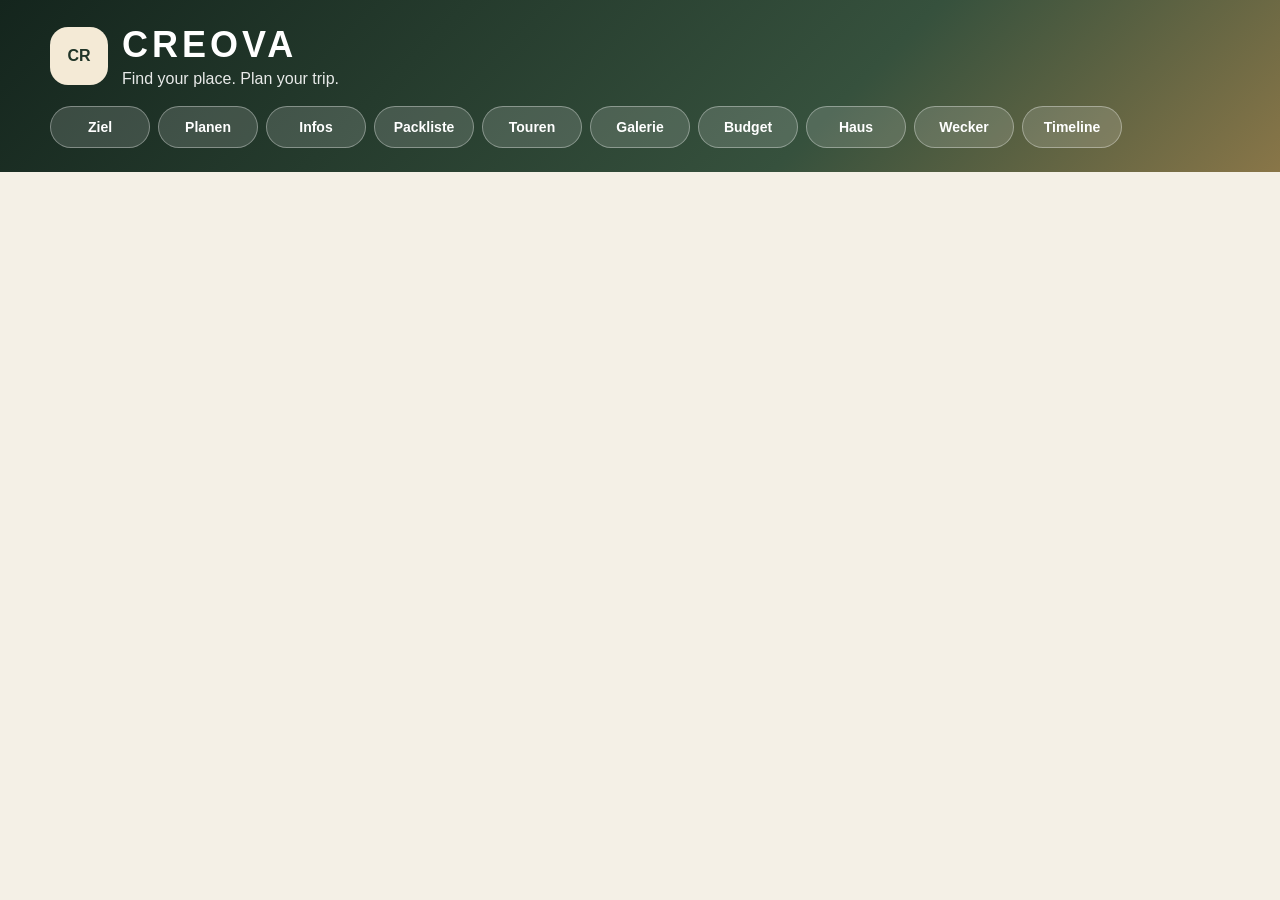
==== index.html .html @ a48a98b9 "Add files via upload" ====
<!doctype html>
<html lang="de">
<head>
<meta charset="utf-8">
<meta name="viewport" content="width=device-width,initial-scale=1,viewport-fit=cover">
<meta name="theme-color" content="#1f3529">
<meta name="apple-mobile-web-app-capable" content="yes">
<meta name="apple-mobile-web-app-title" content="CREOVA">
<meta name="apple-mobile-web-app-status-bar-style" content="black-translucent">
<link rel="manifest" href="/manifest.webmanifest">
<link rel="apple-touch-icon" href="/icon.svg">
<title>CREOVA 5.5</title>
<style>
:root{--bg:#f4f0e6;--card:#fffdf8;--green:#1f3529;--green2:#5d7658;--sand:#caa85a;--muted:#6d766c;--blue:#315f7d;--bike:#2e6f55;--danger:#8f3b31;--line:#e5e0d4}
*{box-sizing:border-box}body{margin:0;background:var(--bg);font-family:-apple-system,BlinkMacSystemFont,"Segoe UI",Arial,sans-serif;color:#1b2921}
header{background:linear-gradient(135deg,#14251d,#36513d 65%,#897648);color:white;padding:24px 16px}.wrap,main{max-width:1180px;margin:auto}.brand{display:flex;gap:14px;align-items:center}.logo{width:58px;height:58px;border-radius:18px;background:#f4ead6;color:#203528;display:grid;place-items:center;font-weight:900}
h1{margin:0;font-size:36px;letter-spacing:4px}.sub{margin:4px 0 0;opacity:.9}
nav{display:grid;grid-template-columns:repeat(11,1fr);gap:8px;margin-top:18px}nav a{background:rgba(255,255,255,.15);border:1px solid rgba(255,255,255,.35);color:white;border-radius:999px;padding:12px;font-weight:800;text-align:center;text-decoration:none;font-size:14px}nav a.active{background:#f4ead6;color:#203528}
main{padding:18px}.page{display:none}.page.active{display:block}.card{background:var(--card);border-radius:22px;padding:18px;margin-bottom:18px;box-shadow:0 10px 28px rgba(47,39,25,.08);border:1px solid rgba(255,255,255,.7)}
h2{margin:0 0 10px;color:var(--green)}h3{margin:12px 0 8px;color:var(--green)}.muted{color:var(--muted);font-size:14px;line-height:1.45}.small{font-size:13px}.note{background:#fff5d8;border:1px solid #ead7a5;color:#5c481b;border-radius:16px;padding:12px;margin-bottom:12px}
.grid{display:grid;grid-template-columns:1fr 1fr;gap:12px}.grid3{display:grid;grid-template-columns:1fr 1fr 1fr;gap:12px}.grid4{display:grid;grid-template-columns:repeat(4,1fr);gap:10px}
input,select,textarea,button,.btn{width:100%;padding:13px;margin:6px 0;border-radius:14px;border:1px solid #cfd6ca;font-size:16px;text-align:center;text-decoration:none;display:block;background:white}
button,.btn{background:var(--green);color:white;border:none;font-weight:800;cursor:pointer}.secondary{background:var(--green2)}.blue{background:var(--blue)}.bike{background:var(--bike)}.danger{background:var(--danger)}.light{background:#eef1e8;color:var(--green);border:1px solid #d7ded1}.sand{background:var(--sand);color:#17231c}
.interest{display:flex;gap:8px;align-items:center;background:#eef2ea;border-radius:14px;padding:10px}.interest input{width:20px;height:20px;margin:0}
.destgrid{display:grid;grid-template-columns:repeat(3,1fr);gap:14px}.dest{background:#f7f4ec;border:1px solid #e3dccb;border-radius:20px;overflow:hidden}.dest img,.heroimg{width:100%;height:210px;object-fit:cover;background:#d8d0bd;display:block}.heroimg{height:310px;border-radius:20px}.destbody{padding:15px}.score{font-size:30px;font-weight:900;color:var(--green)}
.pill{display:inline-block;background:#eef2ea;color:#344b39;border-radius:999px;padding:7px 10px;font-size:13px;margin:3px}.actions{display:grid;grid-template-columns:1fr 1fr;gap:8px;margin-top:10px}.stat{background:#f1eee4;border-radius:16px;padding:13px}.stat b{font-size:22px;color:var(--green)}
.detailLayout{display:grid;grid-template-columns:1fr 1fr;gap:18px}.infoGrid{display:grid;grid-template-columns:1fr 1fr;gap:12px}.infoCard{background:#f7f4ec;border:1px solid #e3dccb;border-radius:18px;overflow:hidden}.infoCard img{width:100%;height:135px;object-fit:cover;background:#d8d0bd;display:block}.infoBody{padding:12px}.badge{display:inline-block;background:#eef2ea;color:#344b39;border-radius:999px;padding:5px 8px;font-size:12px;margin:2px 2px 6px 0}
.plannerHero{background:linear-gradient(135deg,#eef2ea,#fff7df);border-radius:22px;padding:18px;margin-bottom:18px;border:1px solid #e3dccb}.plannerSection{background:#f7f4ec;border:1px solid #e3dccb;border-radius:20px;padding:16px;margin:14px 0}.plannerSection h3{margin-top:0;display:flex;gap:8px;align-items:center}.inputLabel{display:block;font-weight:800;color:var(--green);margin-top:8px}.inputLabel span{display:block;font-weight:400;color:var(--muted);font-size:13px;margin-bottom:4px}.cleanInput{background:white}.timelineSummary{display:grid;grid-template-columns:1fr 1fr;gap:12px;margin-top:12px}.summaryBox{background:white;border:1px solid #e3dccb;border-radius:16px;padding:14px}.summaryBox b{font-size:22px;color:var(--green)}
.timelineDay{background:#f7f4ec;border:1px solid #e3dccb;border-radius:18px;padding:14px;margin:12px 0}.timelineDay h3{margin:0 0 8px}.timebox{background:#eef2ea;border-radius:14px;padding:12px;margin:8px 0}.timebox b{color:var(--green)}
.row{border-bottom:1px solid var(--line);padding:12px 0}.packTop{display:grid;grid-template-columns:1fr 1fr 1fr;gap:12px}.progressWrap{background:#e2dccd;border-radius:999px;height:18px;overflow:hidden}.progressBar{height:100%;width:0%;background:linear-gradient(90deg,#5d7658,#caa85a)}.packCategory{margin:14px 0}.packCategory h3{background:#eef2ea;padding:12px;border-radius:16px}.packGrid{display:grid;grid-template-columns:repeat(3,1fr);gap:12px}.packItem{background:#f7f4ec;border:1px solid #e3dccb;border-radius:18px;padding:12px;display:grid;grid-template-columns:58px 1fr;gap:10px;align-items:center}.packItem .pic{font-size:34px;background:white;border-radius:16px;display:grid;place-items:center;height:58px}.packItem input{width:22px;height:22px;margin:0}.done .txt{text-decoration:line-through;color:#999}
.galleryGrid{display:grid;grid-template-columns:repeat(4,1fr);gap:12px}.photoCard{background:#f7f4ec;border-radius:18px;padding:10px}.photoCard img{width:100%;height:150px;object-fit:cover;border-radius:14px;background:#d8d0bd}
.budgetGrid{display:grid;grid-template-columns:repeat(4,1fr);gap:12px}.budgetBox{background:#f7f4ec;border:1px solid #e3dccb;border-radius:18px;padding:14px}.budgetBox b{font-size:24px;color:var(--green)}
@media(max-width:950px){nav,.grid,.grid3,.grid4,.destgrid,.detailLayout,.infoGrid,.packTop,.packGrid,.galleryGrid,.budgetGrid{grid-template-columns:1fr 1fr}.actions{grid-template-columns:1fr}}
@media(max-width:650px){nav,.grid,.grid3,.grid4,.destgrid,.detailLayout,.infoGrid,.packTop,.packGrid,.galleryGrid,.budgetGrid,.timelineSummary{grid-template-columns:1fr}h1{font-size:30px}.heroimg{height:230px}}

.dateHint{display:flex;gap:8px;align-items:center;margin-top:6px}
.dateHint button{margin:0;padding:10px;font-size:14px}
.kidBox{background:#fff7df;border:1px solid #ead7a5;border-radius:18px;padding:14px;margin-top:12px}
.kidGrid{display:grid;grid-template-columns:1fr 1fr 1fr;gap:12px}
@media(max-width:650px){.kidGrid{grid-template-columns:1fr}}

.haGrid{display:grid;grid-template-columns:1fr 1fr;gap:12px}
.haChecklist{display:grid;grid-template-columns:1fr 1fr;gap:12px}
.haItem{display:flex;gap:12px;align-items:center;background:#fffdf8;border:1px solid #e3dccb;border-radius:16px;padding:12px}
.haItem input{width:24px;height:24px;margin:0}
.statusOk{background:#eaf3e8;border:1px solid #bfd4bb;color:#1f3529;border-radius:16px;padding:12px;margin-top:12px}
.statusWarn{background:#fff5d8;border:1px solid #ead7a5;color:#5c481b;border-radius:16px;padding:12px;margin-top:12px}
@media(max-width:650px){.haGrid,.haChecklist{grid-template-columns:1fr}}

.alarmGrid{display:grid;grid-template-columns:1fr 1fr 1fr;gap:12px}
.alarmPlan{display:grid;grid-template-columns:1fr 1fr;gap:12px;margin-top:14px}
.alarmStep{background:#fffdf8;border:1px solid #e3dccb;border-radius:18px;padding:14px}
.alarmTime{font-size:30px;font-weight:900;color:#1f3529}
.alarmNote{background:#eaf3e8;border:1px solid #bfd4bb;border-radius:18px;padding:14px;margin-top:14px}
@media(max-width:800px){.alarmGrid,.alarmPlan{grid-template-columns:1fr}}

.tripModeBox{display:grid;grid-template-columns:repeat(4,1fr);gap:10px;margin:10px 0}
.tripModeBox button{background:#eef2ea;color:#1f3529;border:1px solid #d8dfd1}
.tripModeBox button.active{background:#1f3529;color:white}
.detailPick{display:grid;grid-template-columns:repeat(3,1fr);gap:12px}
.pickCard{background:#fffdf8;border:1px solid #e3dccb;border-radius:18px;overflow:hidden}
.pickCard img{width:100%;height:120px;object-fit:cover;background:#eef2ea}
.pickCardBody{padding:12px}
.timelineTools{display:grid;grid-template-columns:1fr 1fr 1fr;gap:10px;margin:10px 0}
.dayLine{background:#fffdf8;border:1px solid #e3dccb;border-radius:18px;padding:14px;margin:12px 0}
.dayLine h3{display:flex;justify-content:space-between;gap:10px}
.activityRow{display:grid;grid-template-columns:80px 1fr 140px;gap:10px;align-items:center;border-top:1px solid #e3dccb;padding:10px 0}
.activityRow:first-of-type{border-top:none}
.smallSelect{padding:10px;border-radius:12px;border:1px solid #d8dfd1;background:white}
.locStatus{background:#eaf3e8;border:1px solid #bfd4bb;border-radius:16px;padding:12px;margin-top:10px}
@media(max-width:900px){.detailPick,.timelineTools,.tripModeBox{grid-template-columns:1fr 1fr}.activityRow{grid-template-columns:1fr}}
@media(max-width:650px){.detailPick,.timelineTools,.tripModeBox{grid-template-columns:1fr}}

.budgetLiveBox{background:#eaf3e8;border:1px solid #bfd4bb;border-radius:18px;padding:16px;margin:14px 0;display:grid;grid-template-columns:1fr 1fr 1fr;gap:12px}
.budgetLiveBox b{font-size:26px;color:#1f3529}
.optionList{display:grid;grid-template-columns:repeat(3,1fr);gap:12px}
.optionCard{background:#fffdf8;border:1px solid #e3dccb;border-radius:18px;overflow:hidden}
.optionCard img{width:100%;height:120px;object-fit:cover;background:#eef2ea}
.optionCardBody{padding:12px}
.optionCard label{display:flex;gap:10px;align-items:center;font-weight:800;margin-top:8px}
.optionCard input{width:24px;height:24px}
.infoBadge{display:inline-block;background:#eef2ea;border-radius:999px;padding:6px 10px;margin:3px;color:#1f3529}
@media(max-width:900px){.optionList,.budgetLiveBox{grid-template-columns:1fr 1fr}}
@media(max-width:650px){.optionList,.budgetLiveBox{grid-template-columns:1fr}}
</style>
</head>
<body>
<header><div class="wrap"><div class="brand"><div class="logo">CR</div><div><h1>CREOVA</h1><p class="sub">Find your place. Plan your trip.</p></div></div>
<nav><a href="#home" id="nav-home">Ziel</a><a href="#plan" id="nav-plan">Planen</a><a href="#details" id="nav-details">Infos</a><a href="#pack" id="nav-pack">Packliste</a><a href="#tours" id="nav-tours">Touren</a><a href="#gallery" id="nav-gallery">Galerie</a><a href="#budget" id="nav-budget">Budget</a><a href="#homeassistant" id="nav-homeassistant">Haus</a><a href="#alarm" id="nav-alarm">Wecker</a><a href="#timeline" id="nav-timeline">Timeline</a></nav></div></header>
<main>
<section id="home" class="page">
<div class="card note"><b>CREOVA 5.5 Master Free:</b> nutzt nur kostenlose Quellen: OpenStreetMap/Overpass, Nominatim, Open‑Meteo, Wikipedia/Wikimedia und lokale Speicherung.</div>
<div class="card"><h2>Reiseziel nach Hobbys & Bedürfnissen finden</h2><div class="grid3"><input id="startCity" value="Marl" placeholder="Startort, z. B. Marl"><select id="radius"><option value="100">bis 100 km</option><option value="200">bis 200 km</option><option value="300" selected>bis 300 km</option><option value="500">bis 500 km</option><option value="700">bis 700 km</option><option value="1200">bis 1200 km</option><option value="9999">Europaweit</option></select><select id="travelType"><option value="camping">Camping / Dachzelt</option><option value="hotel">Hotel</option><option value="bike">Radreise</option><option value="hiking">Wanderreise</option><option value="city">Städtetrip</option></select></div><h3>Interessen</h3><div class="grid4" id="interests"></div><button onclick="renderDestinations()">Passende Orte anzeigen</button><p id="searchStatus" class="muted"></p></div><div class="card"><h2>Vorschläge</h2><div id="destinations" class="destgrid"></div></div>
</section>

<section id="details" class="page"><div id="detailsContent" class="card"><h2>Infos</h2><p class="muted">Bitte wähle zuerst einen Ort über „Details“ aus.</p><a href="#home" class="btn light">Zurück</a></div></section>

<section id="plan" class="page">
<div class="plannerHero"><h2>Urlaub von A–Z planen</h2><p class="muted">Ziel übernehmen, Kalenderdaten eintragen, Ankunftszeiten festlegen und eine Timeline erzeugen.</p></div>
<div class="card">
<div class="plannerSection"><h3>🏕️ Reise</h3><div class="grid"><label class="inputLabel">Reisename<span>z. B. Holland Roadtrip</span><input class="cleanInput" id="tripName" placeholder="Reisename"></label><label class="inputLabel">Reiseziel<span>wird aus Ziel finden übernommen</span><input class="cleanInput" id="tripDest" placeholder="Reiseziel"></label></div></div>
<div class="plannerSection"><h3>📅 Zeitraum</h3><div class="grid"><label class="inputLabel">Startdatum<span>Kalender öffnen oder Datum direkt eintragen</span><input class="cleanInput" id="tripStart" type="date"><div class="dateHint"><button type="button" class="light" onclick="focusDate('tripStart')">📅 Kalender öffnen</button></div></label><label class="inputLabel">Enddatum<span>Kalender öffnen oder Datum direkt eintragen</span><input class="cleanInput" id="tripEnd" type="date"><div class="dateHint"><button type="button" class="light" onclick="focusDate('tripEnd')">📅 Kalender öffnen</button></div></label></div></div>
<div class="plannerSection"><h3>🚗 Anreise & Rückreise</h3><div class="grid"><label class="inputLabel">Startort<span>z. B. Marl</span><input class="cleanInput" id="routeStart" placeholder="Startadresse"></label><label class="inputLabel">Zielort<span>z. B. Zandvoort</span><input class="cleanInput" id="routeGoal" placeholder="Zieladresse"></label><label class="inputLabel">Ankunft Urlaubsort<span>gewünschte Ankunft</span><input class="cleanInput" id="arrivalTime" type="time" value="15:00"></label><label class="inputLabel">Ankunft zuhause<span>Rückreise</span><input class="cleanInput" id="returnArrivalTime" type="time" value="18:00"></label><label class="inputLabel">Fahrzeit in Stunden<span>geschätzt</span><input class="cleanInput" id="driveHours" type="number" step="0.5" value="3"></label><label class="inputLabel">Pausen Minuten<span>z. B. 30</span><input class="cleanInput" id="breakMinutes" type="number" step="15" value="30"></label></div><div class="timelineSummary" id="quickSummary"><div class="summaryBox"><b>–</b><br>Abfahrt Hinreise</div><div class="summaryBox"><b>–</b><br>Abfahrt Rückreise</div></div></div>
<div class="plannerSection"><h3>📝 Notizen</h3><textarea class="cleanInput" id="tripNotes" rows="5" placeholder="Unterkunft, Zwischenstopps, Restaurants, Touren..."></textarea></div>
<div class="grid"><button onclick="saveTrip()">Reise speichern</button><button class="blue" onclick="openMainRoute()">Route zum Ort öffnen</button></div><button class="secondary" onclick="buildTimeline()">Timeline berechnen</button>
</div>
<div class="card"><h2>Aktuelle Reise</h2><div id="tripView" class="muted"></div></div><div class="card"><h2>Reise-Timeline</h2><div id="timelineView" class="muted">Noch keine Timeline berechnet.</div></div>
</section>

<section id="pack" class="page">
<div class="card"><h2>Smart Packliste</h2><p class="muted">Wetter-, aktivitäts- und reisedauerabhängig. Mit Symbolbildern, Kategorien und Fortschritt.</p><div class="packTop"><label class="inputLabel">Erwachsene<input id="peopleCount" type="number" min="1" value="2"></label><label class="inputLabel">Reiseart<select id="packType"><option value="camping">Camping / Dachzelt</option><option value="hotel">Hotel</option><option value="bike">Radreise</option><option value="hiking">Wandern</option><option value="city">Städtetrip</option></select></label><label class="inputLabel">Wetter<input id="weatherHint" placeholder="z. B. Regen, warm, kalt"></label></div><div class="kidBox"><h3>👨‍👩‍👧 Kinder mitnehmen</h3><div class="kidGrid"><label class="inputLabel">Kinderanzahl<input id="kidsCount" type="number" min="0" value="0"></label><label class="inputLabel">Alter der Kinder<input id="kidsAge" placeholder="z. B. 2, 6, 11"></label><label class="inputLabel">Kind-Modus<select id="kidsMode"><option value="none">Keine Kinder</option><option value="baby">Baby / Kleinkind</option><option value="child">Kind</option><option value="mixed">Gemischt</option></select></label></div></div><button onclick="generateSmartPack()">Packliste automatisch erstellen</button><input id="customPack" placeholder="Eigenen Punkt hinzufügen"><button class="secondary" onclick="addPack()">Hinzufügen</button></div>
<div class="card"><h2>Packstatus</h2><div class="progressWrap"><div id="progressBar" class="progressBar"></div></div><p id="packProgress" class="muted">0 %</p><div id="packList"></div></div>
</section>

<section id="tours" class="page">
<div class="card"><h2>Touren & Aktivitäten</h2><p class="muted">Kostenlose Suche über OpenStreetMap/Overpass. Ergebnisse öffnen in OpenStreetMap oder Google Maps.</p><div class="grid3"><input id="tourLocation" placeholder="Ort, z. B. Zandvoort"><select id="tourType"><option value="bike">Fahrradtouren</option><option value="hike">Wandertouren</option></select><select id="tourRadius"><option value="10000">10 km</option><option value="25000" selected>25 km</option><option value="50000">50 km</option></select></div><button class="bike" onclick="searchTours()">Touren suchen</button><p id="tourStatus" class="muted"></p></div><div class="card"><div id="tourResults"></div></div>
</section>

<section id="gallery" class="page">
<div class="card"><h2>Reisegalerie</h2><p class="muted">Fotos werden lokal im Browser angezeigt und nicht hochgeladen.</p><input id="photoInput" type="file" accept="image/*" multiple><button onclick="addPhotos()">Fotos hinzufügen</button></div><div class="card"><div id="galleryGrid" class="galleryGrid"></div></div>
</section>

<section id="budget" class="page">
<div class="card"><h2>Reisebudget</h2><div class="grid4"><input id="costFuel" type="number" value="0" placeholder="Kraftstoff"><input id="costStay" type="number" value="0" placeholder="Unterkunft"><input id="costFood" type="number" value="0" placeholder="Restaurants"><input id="costActivities" type="number" value="0" placeholder="Aktivitäten"></div><button onclick="calcBudget()">Budget berechnen</button></div><div class="card"><div id="budgetView" class="budgetGrid"></div></div>
</section>

<section id="homeassistant" class="page">
<div class="plannerHero">
<h2>🏠 Home Assistant Urlaubsmodus</h2>
<p class="muted">CREOVA kann über Home-Assistant-Webhooks deinen Urlaubsmodus starten oder beenden. Die URLs werden nur lokal auf deinem Gerät gespeichert.</p>
</div>

<div class="card">
<h2>Verknüpfung</h2>
<div class="haGrid">
<label class="inputLabel">Webhook Urlaub starten<span>z. B. https://dein-homeassistant/api/webhook/urlaub_start</span><input id="haStartUrl" class="cleanInput" placeholder="Webhook URL Start"></label>
<label class="inputLabel">Webhook Urlaub beenden<span>z. B. https://dein-homeassistant/api/webhook/urlaub_ende</span><input id="haEndUrl" class="cleanInput" placeholder="Webhook URL Ende"></label>
</div>
<div class="grid">
<button onclick="saveHA()">Home Assistant speichern</button>
<button class="light" onclick="testHASettings()">Einstellungen prüfen</button>
</div>
<div id="haStatus" class="statusWarn">Noch nicht eingerichtet.</div>
</div>

<div class="card">
<h2>Urlaubsmodus auslösen</h2>
<div class="grid">
<button onclick="triggerHA('start')">🏖️ Urlaubsmodus aktivieren</button>
<button class="secondary" onclick="triggerHA('end')">🏠 Urlaubsmodus deaktivieren</button>
</div>
</div>

<div class="card">
<h2>Haus-Checkliste vor Abfahrt</h2>
<div id="haChecklist" class="haChecklist"></div>
<div class="grid">
<button onclick="saveHAChecklist()">Checkliste speichern</button>
<button class="light" onclick="resetHAChecklist()">Zurücksetzen</button>
</div>
</div>

<div class="card">
<h2>Beispiel-Automation Home Assistant</h2>
<textarea rows="11" readonly class="cleanInput">alias: CREOVA Urlaub starten
trigger:
  - platform: webhook
    webhook_id: urlaub_start
action:
  - service: alarm_control_panel.alarm_arm_away
  - service: light.turn_on
    target:
      entity_id: light.anwesenheitssimulation
  - service: climate.set_preset_mode
    data:
      preset_mode: away</textarea>
</div>
</section>


<section id="alarm" class="page">
<div class="plannerHero">
<h2>⏰ Abfahrts-Wecker</h2>
<p class="muted">CREOVA berechnet deine Abfahrtszeit und erstellt dir einen Reise-Start-Plan. Für iPhone kannst du zusätzlich eine Kalenderdatei erzeugen.</p>
</div>

<div class="card">
<h2>Reise-Start berechnen</h2>
<div class="alarmGrid">
<label class="inputLabel">Reisedatum<span>Kalender öffnen</span><input id="alarmDate" class="cleanInput" type="date"><div class="dateHint"><button type="button" class="light" onclick="focusDate('alarmDate')">📅 Kalender öffnen</button></div></label>
<label class="inputLabel">Gewünschte Ankunft<span>z. B. 15:00</span><input id="alarmArrival" class="cleanInput" type="time" value="15:00"></label>
<label class="inputLabel">Fahrzeit Stunden<span>z. B. 4</span><input id="alarmDriveH" class="cleanInput" type="number" min="0" value="4"></label>
<label class="inputLabel">Fahrzeit Minuten<span>z. B. 30</span><input id="alarmDriveM" class="cleanInput" type="number" min="0" max="59" value="30"></label>
<label class="inputLabel">Pausen Minuten<span>z. B. 45</span><input id="alarmBreaks" class="cleanInput" type="number" min="0" value="45"></label>
<label class="inputLabel">Sicherheits-Puffer Minuten<span>z. B. 30</span><input id="alarmBuffer" class="cleanInput" type="number" min="0" value="30"></label>
<label class="inputLabel">Aufstehen vorher<span>Minuten vor Abfahrt</span><input id="alarmWakeBefore" class="cleanInput" type="number" min="0" value="90"></label>
<label class="inputLabel">Auto beladen vorher<span>Minuten vor Abfahrt</span><input id="alarmLoadBefore" class="cleanInput" type="number" min="0" value="45"></label>
<label class="inputLabel">Haus-Check vorher<span>Minuten vor Abfahrt</span><input id="alarmHouseBefore" class="cleanInput" type="number" min="0" value="25"></label>
</div>
<div class="grid">
<button onclick="calcDepartureAlarm()">Abfahrts-Wecker berechnen</button>
<button class="secondary" onclick="downloadAlarmICS()">Kalender-Erinnerungen erstellen</button>
</div>
<div id="alarmResult" class="alarmNote">Noch nicht berechnet.</div>
<div id="alarmPlan" class="alarmPlan"></div>
</div>

<div class="card">
<h2>Warum Kalender statt echter Wecker?</h2>
<p class="muted">Eine Webseite/PWA darf auf dem iPhone nicht zuverlässig im Hintergrund klingeln wie die native Uhr-App. CREOVA erzeugt deshalb Kalender-Erinnerungen, die iOS zuverlässig anzeigen kann.</p>
</div>
</section>


<section id="timeline" class="page">
<div class="plannerHero">
<h2>🗓️ Reise-Timeline</h2>
<p class="muted">Übernommene Aktivitäten werden automatisch eingeplant. Du kannst sie auf andere Tage verschieben, z. B. wenn das Wetter für eine Radtour schlecht ist.</p>
</div>

<div class="card">
<h2>Timeline erzeugen</h2>
<div class="timelineTools">
<label class="inputLabel">Startdatum<input id="tlStart" type="date" class="cleanInput"><div class="dateHint"><button type="button" class="light" onclick="focusDate('tlStart')">📅 Kalender öffnen</button></div></label>
<label class="inputLabel">Enddatum<input id="tlEnd" type="date" class="cleanInput"><div class="dateHint"><button type="button" class="light" onclick="focusDate('tlEnd')">📅 Kalender öffnen</button></div></label>
<label class="inputLabel">Zielort<input id="tlPlace" class="cleanInput" placeholder="z. B. Meran"></label>
</div>
<div class="grid">
<button onclick="buildTimeline()">Timeline erstellen</button>
<button class="secondary" onclick="addManualActivity()">Aktivität manuell hinzufügen</button>
</div>
</div>

<div id="timelineWeather" class="card">
<h2>Wetterübersicht</h2>
<p class="muted">Für echte Wetterdaten wird später Open-Meteo kostenlos angebunden. Aktuell zeigt CREOVA eine lokale Vorschau anhand des Zieltyps.</p>
</div>

<div id="timelineList"></div>
</section>


<section id="infosBudget" class="page">
<div class="plannerHero">
<h2>ℹ️ Infos & Budget-Auswahl</h2>
<p class="muted">Wähle aus, was du übernehmen möchtest. Alles wird automatisch in Budget und Timeline übernommen.</p>
</div>
<div class="card">
<h2 id="infoPlaceTitle">Ort auswählen</h2>
<p id="infoPlaceText" class="muted">Die Infos werden auf Deutsch angezeigt.</p>
<div id="infoTags"></div>
</div>
<div class="card"><h2>🍽️ Restaurants</h2><div id="restaurantOptions" class="optionList"></div></div>
<div class="card"><h2>🏕️ Camping & Unterkünfte</h2><div id="stayOptions" class="optionList"></div></div>
<div class="card"><h2>🎯 Aktivitäten & Sehenswürdigkeiten</h2><div id="activityOptions" class="optionList"></div></div>
<div class="card">
<h2>Übernehmen</h2>
<div id="infoBudgetSummary" class="budgetLiveBox"></div>
<button onclick="applySelectedToTrip()">Auswahl in Planung & Timeline übernehmen</button>
</div>
</section>

</main>

<script>
const interests=["Meer","gutes Essen","Shopping","Fahrradstrecken","Wandern","Camping","Natur","Altstadt","Ruhe","Nachtleben","günstig","familienfreundlich"];
const destinations=[
{name:"Zandvoort",country:"Niederlande",wiki:"Zandvoort",lat:52.374,lon:4.529,tags:["Meer","Fahrradstrecken","Camping","Natur","Shopping"],desc:"Strand, Dünen, Radwege und Nähe Amsterdam."},
{name:"Scheveningen",country:"Niederlande",wiki:"Scheveningen",lat:52.104,lon:4.273,tags:["Meer","Shopping","Fahrradstrecken","gutes Essen","Natur"],desc:"Strand, Promenade, Restaurants und Den Haag."},
{name:"Domburg",country:"Niederlande",wiki:"Domburg",lat:51.563,lon:3.496,tags:["Meer","Camping","Natur","Ruhe","Fahrradstrecken"],desc:"Nordsee, Dünen, Camping und entspannte Küstenorte."},
{name:"Texel",country:"Niederlande",wiki:"Texel",lat:53.078,lon:4.809,tags:["Meer","Natur","Camping","Fahrradstrecken","Ruhe"],desc:"Insel, Strände, Dünen und sehr gute Radwege."},
{name:"Giethoorn",country:"Niederlande",wiki:"Giethoorn",lat:52.740,lon:6.078,tags:["Natur","Ruhe","Fahrradstrecken","familienfreundlich"],desc:"Wasserwege, Natur und ruhige Ausflüge."},
{name:"Maastricht",country:"Niederlande",wiki:"Maastricht",lat:50.851,lon:5.691,tags:["gutes Essen","Shopping","Altstadt","Fahrradstrecken"],desc:"Altstadt, Restaurants, Shopping und Maas."},
{name:"Valkenburg",country:"Niederlande",wiki:"Valkenburg aan de Geul",lat:50.865,lon:5.832,tags:["Wandern","Natur","Altstadt","familienfreundlich"],desc:"Hügelland, Höhlen, Wandern und Ausflüge."},
{name:"Monschau",country:"Deutschland",wiki:"Monschau",lat:50.555,lon:6.242,tags:["Altstadt","Natur","Wandern","Ruhe"],desc:"Historische Altstadt, Eifel und Wanderungen."},
{name:"Cochem",country:"Deutschland",wiki:"Cochem",lat:50.146,lon:7.167,tags:["Altstadt","Natur","gutes Essen","Fahrradstrecken"],desc:"Mosel, Weinorte, Radwege und Reichsburg."},
{name:"Winterberg",country:"Deutschland",wiki:"Winterberg",lat:51.194,lon:8.534,tags:["Natur","Wandern","Fahrradstrecken","Camping"],desc:"Sauerland, Bikepark, Wandern und Natur."},
{name:"Brügge",country:"Belgien",wiki:"Bruges",lat:51.209,lon:3.224,tags:["gutes Essen","Shopping","Altstadt","Ruhe"],desc:"Altstadt, Kanäle, Essen und Shopping."},
{name:"Gent",country:"Belgien",wiki:"Ghent",lat:51.054,lon:3.717,tags:["Altstadt","gutes Essen","Shopping","Nachtleben"],desc:"Historische Stadt, Restaurants und Kultur."},
{name:"Amsterdam",country:"Niederlande",wiki:"Amsterdam",lat:52.367,lon:4.904,tags:["Shopping","gutes Essen","Fahrradstrecken","Nachtleben","Altstadt"],desc:"Kanäle, Kultur, Radfahren und Restaurants."},
{name:"Annecy",country:"Frankreich",wiki:"Annecy",lat:45.899,lon:6.129,tags:["gutes Essen","Fahrradstrecken","Wandern","Natur","Altstadt"],desc:"See, Alpen, Altstadt und Radwege."},
{name:"Meran",country:"Italien",wiki:"Merano",lat:46.672,lon:11.161,tags:["gutes Essen","Shopping","Fahrradstrecken","Wandern","Natur","Altstadt"],desc:"Südtirol, Berge, Essen und Promenaden."}
];
const fallbackImg="data:image/svg+xml;charset=utf-8,"+encodeURIComponent(`<svg xmlns='http://www.w3.org/2000/svg' viewBox='0 0 900 500'><rect fill='#d9c49b' width='900' height='500'/><path d='M0 390 220 210 360 320 520 160 900 410v90H0z' fill='#5d7658'/><circle cx='710' cy='110' r='55' fill='#fff3c4'/><text x='70' y='95' font-size='54' font-family='Arial' font-weight='700' fill='#1f3529'>CREOVA</text></svg>`);
const packBase={
documents:[["🪪","Ausweis"],["🚘","Führerschein"],["📄","Fahrzeugpapiere"],["💳","Krankenversicherungskarte"],["💶","Bargeld / Karte"],["📑","Buchungsbestätigung"],["🧾","Versicherungsunterlagen"],["🚑","Notfallkontakte"]],
camping:[["⛺","Dachzelt / Zelt"],["🛏️","Schlafsack"],["🧸","Kopfkissen"],["🪑","Campingstuhl"],["🧺","Campingtisch"],["🍳","Gaskocher"],["🔥","Gas / Feuerzeug"],["🍽️","Geschirr"],["🔪","Besteck"],["🧽","Spülmittel / Schwamm"],["🧊","Kühlbox"],["💧","Wasserkanister"],["🔦","Taschenlampe"],["💡","Stirnlampe"],["🗑️","Müllbeutel"],["🔌","Verlängerungskabel"],["🔋","Powerstation / Powerbank"],["🧴","Campingdusche"],["🧻","Toilettenpapier"]],
bike:[["🚲","Fahrrad"],["🪖","Helm"],["🧤","Fahrradhandschuhe"],["🔒","Fahrradschloss"],["🛠️","Multitool"],["🛞","Ersatzschlauch"],["🩹","Flickzeug"],["💨","Luftpumpe"],["💡","Fahrradbeleuchtung"],["🥤","Trinkflasche"],["📱","Handyhalterung / Navi"],["🧥","Windjacke"]],
clothes:[["👕","T-Shirts"],["👖","Hosen"],["🧦","Socken"],["🩲","Unterwäsche"],["🧥","Pullover"],["🌧️","Regenjacke"],["👟","bequeme Schuhe"],["🩳","Badesachen"],["🧢","Kappe / Hut"],["🕶️","Sonnenbrille"],["🧺","Wäschebeutel"]],
hygiene:[["🪥","Zahnbürste"],["🧴","Zahnpasta"],["🧼","Duschgel"],["🧴","Shampoo"],["🧻","Feuchttücher"],["🪒","Rasierer"],["🧽","Handtücher"],["🧴","Deo"]],
safety:[["🩹","Erste Hilfe Set"],["☀️","Sonnencreme"],["🦟","Mückenspray"],["💊","Medikamente"],["🪲","Zeckenzange"],["🌡️","Fieberthermometer"],["🧊","Kühlpack"],["🩺","Reiseapotheke"]],
tech:[["📱","Handy"],["🔋","Powerbank"],["🔌","Ladekabel"],["📷","Kamera"],["🗺️","Offlinekarte"],["🎧","Kopfhörer"],["💾","Speicherkarte"]],
kidsDocuments:[["🪪","Kinder-Ausweis / Reisepass"],["💳","Kinder-Krankenkassenkarte"],["📑","Impfausweis"],["📝","Notfallzettel mit Kontakten"],["🧾","Vollmacht falls nötig"]],
kidsSleep:[["🧸","Lieblingskuscheltier"],["🛌","Kinderschlafsack"],["🧺","Kinderdecke"],["🌙","Nachtlicht"],["🍼","Flasche / Schnuller"],["🛏️","Reisebett / Rausfallschutz"]],
kidsClothes:[["👕","Kinder T-Shirts"],["👖","Kinder Hosen"],["🧦","Kinder Socken"],["🩲","Kinder Unterwäsche"],["🧥","Kinder Pullover"],["🌧️","Kinder Regenjacke"],["🥾","Gummistiefel"],["🧢","Sonnenhut"],["🩳","Badesachen Kind"],["🧤","Wechselkleidung extra"]],
kidsFood:[["🍎","Snacks"],["🥤","Kinder-Trinkflasche"],["🥣","Kindergeschirr"],["🥄","Kinderbesteck"],["🍼","Babyflaschen"],["🥛","Milchpulver / Babynahrung"],["🧃","Saft / Getränke"],["🧊","Kühltasche für Kinderessen"]],
kidsHygiene:[["🧻","Feuchttücher"],["🧷","Windeln"],["🧴","Wundschutzcreme"],["🧼","Kinderwaschzeug"],["🪥","Kinderzahnbürste"],["🧴","Kinder-Sonnencreme"],["🦟","Kinder-Mückenschutz"],["🛁","kleines Handtuch"]],
kidsSafety:[["🦺","Warnweste Kind"],["🪖","Kinderhelm"],["🧴","Kinder-Erste-Hilfe"],["📍","Adressarmband"],["🛟","Schwimmflügel / Schwimmhilfe"],["🚗","Kindersitz"],["🧸","Beschäftigung für Fahrt"]],
kidsFun:[["🎲","Reisespiele"],["📚","Bücher"],["🖍️","Malzeug"],["🧩","Puzzle klein"],["⚽","Ball"],["🪁","Strandspielzeug"],["🎧","Kinderkopfhörer"],["📱","Tablet mit Offline-Inhalten"]]
};
function esc(s){return String(s||"").replace(/[&<>"']/g,m=>({"&":"&amp;","<":"&lt;",">":"&gt;","'":"&#039;",'"':"&quot;"}[m]))}
function v(id){return document.getElementById(id).value}function setv(id,val){document.getElementById(id).value=val}
function selected(){return [...document.querySelectorAll("#interests input:checked")].map(x=>x.value)}
function activatePage(){let hash=(location.hash||"#home").replace("#","");if(!document.getElementById(hash))hash="home";document.querySelectorAll(".page").forEach(p=>p.classList.remove("active"));document.getElementById(hash).classList.add("active");document.querySelectorAll("nav a").forEach(a=>a.classList.remove("active"));let nav=document.getElementById("nav-"+hash);if(nav)nav.classList.add("active");window.scrollTo(0,0)}
async function geocodeStart(q){try{let r=await fetch(`https://nominatim.openstreetmap.org/search?format=json&limit=1&q=${encodeURIComponent(q)}`);let d=await r.json();if(d.length)return{lat:+d[0].lat,lon:+d[0].lon,label:d[0].display_name}}catch(e){}return null}
function distanceKm(a,b){const R=6371,toRad=x=>x*Math.PI/180;let dLat=toRad(b.lat-a.lat),dLon=toRad(b.lon-a.lon);let la1=toRad(a.lat),la2=toRad(b.lat);let h=Math.sin(dLat/2)**2+Math.cos(la1)*Math.cos(la2)*Math.sin(dLon/2)**2;return Math.round(2*R*Math.asin(Math.sqrt(h)))}
async function wikiInfo(title){let url=`https://en.wikipedia.org/wiki/${encodeURIComponent(title)}`,img="",desc="";try{let r=await fetch(`https://en.wikipedia.org/api/rest_v1/page/summary/${encodeURIComponent(title)}`);let d=await r.json();img=d.originalimage?.source||d.thumbnail?.source||"";desc=d.extract||"";url=d.content_urls?.desktop?.page||url}catch(e){}return{img:img||fallbackImg,desc,url}}
async function imageForQuery(q,fallbackText){try{let r=await fetch(`https://commons.wikimedia.org/w/api.php?action=query&origin=*&generator=search&gsrsearch=${encodeURIComponent(q)}&gsrnamespace=6&prop=imageinfo&iiprop=url&iiurlwidth=600&format=json&gsrlimit=1`);let d=await r.json();let pages=d.query?.pages?Object.values(d.query.pages):[];let img=pages[0]?.imageinfo?.[0]?.thumburl||pages[0]?.imageinfo?.[0]?.url;if(img)return img}catch(e){}return (await wikiInfo(fallbackText||q)).img}
async function getWeather(lat,lon){try{let r=await fetch(`https://api.open-meteo.com/v1/forecast?latitude=${lat}&longitude=${lon}&current=temperature_2m,wind_speed_10m`);let d=await r.json();return{temp:Math.round(d.current.temperature_2m)+"°C",wind:Math.round(d.current.wind_speed_10m)+" km/h"}}catch(e){return{temp:"-",wind:"-"}}}
async function renderDestinations(){let out=document.getElementById("destinations"),status=document.getElementById("searchStatus");out.innerHTML="";status.textContent="Startort wird gesucht...";let start=await geocodeStart(v("startCity")||"Marl");if(!start){status.textContent="Startort nicht gefunden.";return}let sel=selected(),max=+v("radius");let list=destinations.map((d,i)=>{let dist=distanceKm(start,d);let hit=d.tags.filter(t=>sel.includes(t)).length;let interestScore=sel.length?Math.round(hit/sel.length*100):65;let nearBonus=Math.max(0,Math.round((1-(dist/Math.max(max,1)))*25));let score=Math.max(0,Math.min(100,interestScore+nearBonus));return{...d,score,dist,idx:i}}).filter(d=>d.dist<=max || max>=9999).sort((a,b)=>b.score-a.score || a.dist-b.dist);status.textContent=`${list.length} Orte im Umkreis gefunden`;if(!list.length){out.innerHTML="<p class='muted'>Keine Orte im Umkreis. Bitte Umkreis erhöhen.</p>";return}for(const d of list){let card=document.createElement("div");card.className="dest";card.innerHTML=`<img id="img-${d.idx}" src="${fallbackImg}"><div class="destbody"><div class="score">${d.score}%</div><h3>${esc(d.name)}, ${esc(d.country)}</h3><p class="muted">${esc(d.desc)}</p><p><span class="pill">ca. ${d.dist} km Luftlinie</span></p>${d.tags.map(t=>`<span class="pill">${esc(t)}</span>`).join("")}<div class="actions"><a class="btn detailLink" href="#details" data-idx="${d.idx}">Infos</a><button class="secondary planBtn" data-idx="${d.idx}">Planen</button></div></div>`;out.appendChild(card);wikiInfo(d.wiki).then(info=>{let im=document.getElementById("img-"+d.idx);if(im){im.src=info.img;im.onerror=()=>im.src=fallbackImg}})}document.querySelectorAll(".detailLink").forEach(a=>a.addEventListener("click",e=>openDetails(+e.currentTarget.dataset.idx)));document.querySelectorAll(".planBtn").forEach(b=>b.addEventListener("click",e=>planDestination(+e.currentTarget.dataset.idx)))}
async function openDetails(idx){let d=destinations[idx];let info=await wikiInfo(d.wiki);let weather=await getWeather(d.lat,d.lon);document.getElementById("detailsContent").innerHTML=`<div class="detailLayout"><div><div class="card"><a href="#home" class="btn light">← Zurück</a><img class="heroimg" src="${info.img}" onerror="this.src='${fallbackImg}'"><p class="muted">Bild/Info: Wikipedia/Wikimedia</p><h2>${esc(d.name)}, ${esc(d.country)}</h2><p class="muted">${esc(info.desc||d.desc)}</p><div class="grid"><div class="stat"><b>${weather.temp}</b><br>Temperatur</div><div class="stat"><b>${weather.wind}</b><br>Wind</div></div><div class="actions"><button onclick="planDestination(${idx})">Reise hier planen</button><button class="blue" onclick="window.open('${info.url}','_blank')">Direkte Seite</button></div><div class="actions"><button class="sand" onclick="openGoogleSearch('${esc(d.name)} Camping Hotel Restaurant')">Websuche</button><button class="secondary" onclick="openMapsSearch('${esc(d.name)} schöne Orte Camping')">Maps-Suche</button></div></div></div><div><div class="note"><b>Live-Daten:</b> OSM + Wikimedia. Nicht jeder Betrieb hat freie Bilder.</div><div id="restaurants"><h3>🍴 Restaurants</h3><p class="muted">lädt...</p></div><div id="hotels"><h3>🏨 Hotels & Unterkünfte</h3><p class="muted">lädt...</p></div><div id="camping"><h3>🏕️ Camping & Stellplätze</h3><p class="muted">lädt...</p></div><div id="sights"><h3>📍 Sehenswertes</h3><p class="muted">lädt...</p></div></div></div>`;loadCategory("restaurants","🍴 Restaurants",d,"restaurant",18000);loadCategory("hotels","🏨 Hotels & Unterkünfte",d,"hotel",30000);loadCategory("camping","🏕️ Camping & Stellplätze",d,"camping",40000);loadCategory("sights","📍 Sehenswertes",d,"sights",18000)}
function openGoogleSearch(q){window.open(`https://www.google.com/search?q=${encodeURIComponent(q)}`,"_blank")}function openMapsSearch(q){window.open(`https://www.google.com/maps/search/?api=1&query=${encodeURIComponent(q)}`,"_blank")}
function placeQuery(type,r,lat,lon){let m={camping:`node["tourism"~"camp_site|caravan_site"](around:${r},${lat},${lon});way["tourism"~"camp_site|caravan_site"](around:${r},${lat},${lon});`,restaurant:`node["amenity"~"restaurant|cafe|fast_food|bar|biergarten"](around:${r},${lat},${lon});way["amenity"~"restaurant|cafe|fast_food|bar|biergarten"](around:${r},${lat},${lon});`,hotel:`node["tourism"~"hotel|guest_house|hostel|apartment|chalet|camp_site|caravan_site"](around:${r},${lat},${lon});way["tourism"~"hotel|guest_house|hostel|apartment|chalet|camp_site|caravan_site"](around:${r},${lat},${lon});node["name"~"Prinz Rudolf",i](around:${r},${lat},${lon});way["name"~"Prinz Rudolf",i](around:${r},${lat},${lon});`,sights:`node["tourism"~"attraction|viewpoint|museum|picnic_site|zoo"](around:${r},${lat},${lon});way["tourism"~"attraction|viewpoint|museum|picnic_site|zoo"](around:${r},${lat},${lon});`}[type];return`[out:json][timeout:25];(${m});out center tags;`}
async function fetchPlacesAt(lat,lon,type,r){let res=await fetch("https://overpass-api.de/api/interpreter",{method:"POST",body:placeQuery(type,r,lat,lon)});let data=await res.json();let seen=new Set();return data.elements.map(e=>({name:e.tags?.name||"Ohne Namen",lat:e.lat||(e.center&&e.center.lat),lon:e.lon||(e.center&&e.center.lon),type,osmType:e.tags?.tourism||e.tags?.amenity||e.tags?.shop||type})).filter(x=>x.lat&&x.lon&&x.name!=="Ohne Namen").filter(x=>{let key=x.name.toLowerCase();if(seen.has(key))return false;seen.add(key);return true}).slice(0,6)}
async function loadCategory(elId,title,d,type,radius){let box=document.getElementById(elId);try{let items=await fetchPlacesAt(d.lat,d.lon,type,radius);box.innerHTML=`<h3>${title}</h3><div class="infoGrid"></div>`;let grid=box.querySelector(".infoGrid");if(!items.length){grid.innerHTML=`<p class='muted'>Keine OSM-Treffer gefunden.</p><button onclick="openMapsSearch('${esc(d.name)} ${title}')">In Google Maps suchen</button>`;return}for(const item of items){let img=await imageForQuery(`${item.name} ${d.name} ${item.osmType}`, d.wiki);let c=document.createElement("div");c.className="infoCard";c.innerHTML=`<img src="${img}" onerror="this.src='${fallbackImg}'"><div class="infoBody"><b>${esc(item.name)}</b><span class="badge">${esc(item.osmType)}</span><div class="actions"><button onclick="routeTo(${item.lat},${item.lon})">Route</button><button class="secondary">Speichern</button></div><button class="light" onclick="openMapsSearch('${esc(item.name)} ${esc(d.name)}')">Direkte Seite suchen</button></div>`;grid.appendChild(c);c.querySelector(".secondary").onclick=()=>saveFav(item)}}catch(e){box.innerHTML=`<h3>${title}</h3><p class="muted">Konnte nicht geladen werden.</p><button onclick="openMapsSearch('${esc(d.name)} ${title}')">In Google Maps suchen</button>`}}
function focusDate(id){const el=document.getElementById(id);if(!el)return;el.focus();if(el.showPicker){try{el.showPicker()}catch(e){}}}
function timeToMinutes(t){const p=(t||"00:00").split(":").map(Number);return p[0]*60+p[1]}function minutesToTime(m){m=((m%1440)+1440)%1440;return String(Math.floor(m/60)).padStart(2,"0")+":"+String(m%60).padStart(2,"0")}function dayName(date){return date.toLocaleDateString("de-DE",{weekday:"long",day:"2-digit",month:"2-digit",year:"numeric"})}
function buildTimeline(){const startDate=v("tripStart"),endDate=v("tripEnd");if(!startDate||!endDate){alert("Bitte Start- und Enddatum eintragen.");return}const start=new Date(startDate+"T00:00:00"),end=new Date(endDate+"T00:00:00");if(end<start){alert("Enddatum liegt vor Startdatum.");return}const driveMin=Math.round((parseFloat(v("driveHours")||"0")*60)+(parseInt(v("breakMinutes")||"0")));const arrival=timeToMinutes(v("arrivalTime")),returnArrival=timeToMinutes(v("returnArrivalTime"));const depart=arrival-driveMin,returnDepart=returnArrival-driveMin;let html=`<div class="timebox"><b>Hinreise:</b><br>Gewünschte Ankunft: ${v("arrivalTime")} Uhr<br><b>Empfohlene Abfahrt: ${minutesToTime(depart)} Uhr</b></div><div class="timebox"><b>Rückreise:</b><br>Gewünschte Ankunft zuhause: ${v("returnArrivalTime")} Uhr<br><b>Abfahrt Urlaubsort: ${minutesToTime(returnDepart)} Uhr</b></div>`;let cur=new Date(start),i=0;while(cur<=end){let last=cur.getTime()===end.getTime(),suggestions=i===0?["Anreise","Einchecken","kurzer Spaziergang","Restaurant am Abend"]:last?["Packen","Check-out","Rückfahrt","Ankunft zuhause"]:["Vormittag: Fahrrad-/Wandertour","Mittag: Café/Restaurant","Nachmittag: Sehenswürdigkeit oder Natur","Abend: Altstadt/Restaurant"];html+=`<div class="timelineDay"><h3>${dayName(cur)}</h3>${suggestions.map(s=>`<div class="row">${esc(s)}</div>`).join("")}</div>`;cur.setDate(cur.getDate()+1);i++}document.getElementById("timelineView").innerHTML=html;document.getElementById("quickSummary").innerHTML=`<div class="summaryBox"><b>${minutesToTime(depart)} Uhr</b><br>Abfahrt Hinreise</div><div class="summaryBox"><b>${minutesToTime(returnDepart)} Uhr</b><br>Abfahrt Rückreise</div>`}
function saveTrip(){localStorage.trip=JSON.stringify({name:v("tripName"),dest:v("tripDest"),start:v("tripStart"),end:v("tripEnd"),rs:v("routeStart"),rg:v("routeGoal"),notes:v("tripNotes"),arrival:v("arrivalTime"),returnArrival:v("returnArrivalTime"),driveHours:v("driveHours"),breakMinutes:v("breakMinutes")});renderTrip();buildTimeline()}
function renderTrip(){let t=JSON.parse(localStorage.trip||"null"),o=document.getElementById("tripView");if(!t){o.innerHTML="Noch keine Reise gespeichert.";return}["tripName","tripDest","tripStart","tripEnd","routeStart","routeGoal","tripNotes"].forEach(id=>{});setv("tripName",t.name||"");setv("tripDest",t.dest||"");setv("tripStart",t.start||"");setv("tripEnd",t.end||"");setv("routeStart",t.rs||"");setv("routeGoal",t.rg||"");setv("tripNotes",t.notes||"");setv("arrivalTime",t.arrival||"15:00");setv("returnArrivalTime",t.returnArrival||"18:00");setv("driveHours",t.driveHours||"3");setv("breakMinutes",t.breakMinutes||"30");o.innerHTML=`<b>${esc(t.name||"Reise")}</b><br>Ziel: ${esc(t.dest)}<br>Zeitraum: ${esc(t.start)} bis ${esc(t.end)}<p>${esc(t.notes||"")}</p>`}
function planDestination(idx){let d=destinations[idx];setv("tripDest",d.name+", "+d.country);setv("routeGoal",d.name+", "+d.country);if(!v("tripName"))setv("tripName","Urlaub "+d.name);if(!v("routeStart"))setv("routeStart",v("startCity")||"Marl");localStorage.selectedDestination=JSON.stringify(d);location.hash="#plan"}
function openMainRoute(){let s=v("routeStart"),g=v("routeGoal")||v("tripDest");if(!s||!g)return alert("Start und Ziel eintragen");window.open(`https://www.google.com/maps/dir/?api=1&origin=${encodeURIComponent(s)}&destination=${encodeURIComponent(g)}`,"_blank")}
function generateSmartPack(){
  let type=v("packType"),hint=(v("weatherHint")||"").toLowerCase();
  let people=parseInt(v("peopleCount")||"1"), kids=parseInt(v("kidsCount")||"0"), kidsMode=v("kidsMode");
  let cats={documents:[...packBase.documents],clothes:[...packBase.clothes],hygiene:[...packBase.hygiene],safety:[...packBase.safety],tech:[...packBase.tech]};
  if(type==="camping")cats.camping=[...packBase.camping];
  if(type==="bike")cats.bike=[...packBase.bike];
  if(type==="hiking")cats.hiking=[["🥾","Wanderschuhe"],["🎒","Rucksack"],["🧭","Navigation"],["🥤","Trinkflasche"],["🍫","Snacks"],["🧦","Wandersocken"],["🧥","Funktionsjacke"]];
  if(type==="hotel")cats.hotel=[["🏨","Hotelbuchung"],["🧳","Koffer / Tasche"],["👔","Abendoutfit"],["🧴","Kulturbeutel"]];
  if(type==="city")cats.city=[["🎒","Tagesrucksack"],["👟","bequeme Stadtschuhe"],["🗺️","Offline-Stadtkarte"],["💳","Karte / Bargeld"]];
  if(hint.includes("regen"))cats.clothes.push(["☔","Regenschirm"],["🥾","wasserdichte Schuhe"],["🧥","Regenhose"]);
  if(hint.includes("warm"))cats.clothes.push(["🧢","Kappe"],["🕶️","Sonnenbrille"],["🧴","After-Sun"]);
  if(hint.includes("kalt"))cats.clothes.push(["🧤","Handschuhe"],["🧣","Schal"],["🧥","warme Jacke"]);
  if(kids>0 && kidsMode!=="none"){
    cats.kidsDocuments=[...packBase.kidsDocuments];
    cats.kidsSleep=[...packBase.kidsSleep];
    cats.kidsClothes=[...packBase.kidsClothes];
    cats.kidsFood=[...packBase.kidsFood];
    cats.kidsHygiene=[...packBase.kidsHygiene];
    cats.kidsSafety=[...packBase.kidsSafety];
    cats.kidsFun=[...packBase.kidsFun];
    if(kidsMode==="baby" || kidsMode==="mixed") cats.kidsBaby=[["🍼","Schnuller Ersatz"],["🧷","extra Windeln"],["🧴","Babycreme"],["🛁","Babyhandtuch"],["🧸","Kinderwagen / Trage"],["🧃","Lätzchen"],["🧼","Wickelunterlage"]];
    if(type==="camping") cats.kidsCamping=[["🪑","Kinder-Campingstuhl"],["🛏️","Kinder-Schlafunterlage"],["🔦","Kinder-Taschenlampe"],["🧸","Matschkleidung"],["🥾","Gummistiefel extra"]];
    if(type==="bike") cats.kidsBike=[["🚲","Kinderfahrrad / Anhänger"],["🪖","Kinderhelm"],["🦺","Warnweste"],["🔒","Kinderrad-Schloss"],["🥤","Kinder-Trinkflasche"]];
  }
  let pack=[];
  Object.entries(cats).forEach(([cat,items])=>items.forEach(([pic,text])=>{
    let amount="";
    if(["T-Shirts","Socken","Unterwäsche","Kinder T-Shirts","Kinder Socken","Kinder Unterwäsche"].some(x=>text.includes(x))) amount=cat.startsWith("kids")?` x${Math.max(kids,1)}`:(people>1?` x${people}`:"");
    if(["Campingstuhl","Schlafsack","Trinkflasche","Fahrrad","Helm","Kinderhelm","Kinder-Trinkflasche"].some(x=>text.includes(x))) amount=cat.startsWith("kids")?` x${Math.max(kids,1)}`:(people>1?` x${people}`:"");
    pack.push({cat,pic,text:text+amount,done:false});
  }));
  localStorage.pack=JSON.stringify(pack);
  renderPack();
}

function addPack(){let txt=v("customPack");if(!txt)return;let p=JSON.parse(localStorage.pack||"[]");p.push({cat:"eigene",pic:"➕",text:txt,done:false});localStorage.pack=JSON.stringify(p);setv("customPack","");renderPack()}
function renderPack(){let p=JSON.parse(localStorage.pack||"[]"),o=document.getElementById("packList");o.innerHTML="";let done=p.filter(x=>x.done).length,percent=p.length?Math.round(done/p.length*100):0;document.getElementById("progressBar").style.width=percent+"%";document.getElementById("packProgress").textContent=`${percent}% · ${done} von ${p.length} gepackt`;let groups={};p.forEach((it,i)=>{(groups[it.cat] ||= []).push([it,i])});Object.entries(groups).forEach(([cat,items])=>{let div=document.createElement("div");div.className="packCategory";div.innerHTML=`<h3>${cat}</h3><div class="packGrid"></div>`;let grid=div.querySelector(".packGrid");items.forEach(([it,i])=>{let item=document.createElement("div");item.className="packItem "+(it.done?"done":"");item.innerHTML=`<div class="pic">${it.pic}</div><div><label><input type="checkbox" ${it.done?"checked":""}> <span class="txt">${esc(it.text)}</span></label></div>`;grid.appendChild(item);item.querySelector("input").onchange=()=>{p[i].done=!p[i].done;localStorage.pack=JSON.stringify(p);renderPack()}});o.appendChild(div)})}
function tourQuery(type,r,lat,lon){return type==="bike"?`[out:json][timeout:30];(relation["route"="bicycle"](around:${r},${lat},${lon});way["highway"="cycleway"](around:${r},${lat},${lon});way["bicycle"~"designated|yes"](around:${r},${lat},${lon}););out geom tags;`:`[out:json][timeout:30];(relation["route"="hiking"](around:${r},${lat},${lon});way["highway"~"path|footway|track"](around:${r},${lat},${lon}););out geom tags;`}
async function searchTours(){let loc=v("tourLocation")||v("tripDest")||"Marl",type=v("tourType"),radius=+v("tourRadius");document.getElementById("tourStatus").textContent="Suche läuft...";let c=await geocodeStart(loc);if(!c){document.getElementById("tourStatus").textContent="Ort nicht gefunden.";return}let res=await fetch("https://overpass-api.de/api/interpreter",{method:"POST",body:tourQuery(type,radius,c.lat,c.lon)});let data=await res.json();let list=data.elements.filter(e=>e.geometry&&e.geometry.length>1).slice(0,30);let out=document.getElementById("tourResults");out.innerHTML="";list.forEach((t,i)=>{let g=t.geometry[0],name=t.tags?.name||t.tags?.ref||(type==="bike"?"Fahrradroute ":"Wanderroute ")+(i+1);let d=document.createElement("div");d.className="row";d.innerHTML=`<b>${type==="bike"?"🚲":"🥾"} ${esc(name)}</b><div class="actions"><button onclick="window.open('https://www.openstreetmap.org/#map=14/${g.lat}/${g.lon}','_blank')">Öffnen</button><button class="secondary" onclick='saveFav(${JSON.stringify({name,type,lat:g.lat,lon:g.lon})})'>Speichern</button></div>`;out.appendChild(d)});document.getElementById("tourStatus").textContent=list.length+" Touren gefunden."}
function addPhotos(){let files=[...document.getElementById("photoInput").files];let grid=document.getElementById("galleryGrid");files.forEach(file=>{let reader=new FileReader();reader.onload=e=>{let card=document.createElement("div");card.className="photoCard";card.innerHTML=`<img src="${e.target.result}"><p class="muted">${esc(file.name)}</p>`;grid.appendChild(card)};reader.readAsDataURL(file)})}
function calcBudget(){let fuel=+v("costFuel")||0,stay=+v("costStay")||0,food=+v("costFood")||0,act=+v("costActivities")||0,total=fuel+stay+food+act;document.getElementById("budgetView").innerHTML=`<div class="budgetBox"><b>${fuel} €</b><br>Kraftstoff</div><div class="budgetBox"><b>${stay} €</b><br>Unterkunft</div><div class="budgetBox"><b>${food} €</b><br>Restaurants</div><div class="budgetBox"><b>${total} €</b><br>Gesamt</div>`}
function saveFav(x){let f=JSON.parse(localStorage.favs||"[]");f.push(x);localStorage.favs=JSON.stringify(f);alert("Gespeichert")}
function routeTo(lat,lon){window.open(`https://www.google.com/maps/dir/?api=1&destination=${lat},${lon}`,"_blank")}

const haDefaultChecks=[
["💧","Bewässerung aktiviert"],["🔐","Alarmanlage scharf geschaltet"],["💡","Anwesenheitssimulation gestartet"],["🌡️","Heizung auf Abwesenheit gestellt"],["🪟","Fenster geschlossen"],["🚪","Türen abgeschlossen"],["🔌","unnötige Steckdosen ausgeschaltet"],["📷","Kameras / Sensoren aktiv"],["🗑️","Müll rausgebracht"],["📬","Briefkasten / Nachbar informiert"],["🚿","Wasserhähne geprüft"],["🔥","Herd / Backofen aus"]
];
function saveHA(){localStorage.haStartUrl=v("haStartUrl");localStorage.haEndUrl=v("haEndUrl");testHASettings()}
function loadHA(){if(document.getElementById("haStartUrl"))setv("haStartUrl",localStorage.haStartUrl||"");if(document.getElementById("haEndUrl"))setv("haEndUrl",localStorage.haEndUrl||"");renderHAChecklist();testHASettings()}
function testHASettings(){const box=document.getElementById("haStatus");if(!box)return;const s=v("haStartUrl")||localStorage.haStartUrl||"",e=v("haEndUrl")||localStorage.haEndUrl||"";if(s&&e){box.className="statusOk";box.innerHTML="✅ Home Assistant Webhooks sind eingetragen."}else if(s||e){box.className="statusWarn";box.innerHTML="⚠️ Bitte Start- und Ende-Webhook eintragen."}else{box.className="statusWarn";box.innerHTML="Noch nicht eingerichtet."}}
async function triggerHA(mode){const url=mode==="start"?(v("haStartUrl")||localStorage.haStartUrl):(v("haEndUrl")||localStorage.haEndUrl);if(!url){alert("Bitte Webhook-URL eintragen und speichern.");return}try{await fetch(url,{method:"POST",mode:"no-cors"});alert(mode==="start"?"Urlaubsmodus wurde ausgelöst.":"Urlaubsmodus-Deaktivierung wurde ausgelöst.")}catch(e){alert("Webhook konnte nicht bestätigt werden. Prüfe Home Assistant.")}}
function renderHAChecklist(){const el=document.getElementById("haChecklist");if(!el)return;let data=JSON.parse(localStorage.haChecks||"null")||haDefaultChecks.map(([pic,text])=>({pic,text,done:false}));el.innerHTML="";data.forEach((it,i)=>{const d=document.createElement("label");d.className="haItem";d.innerHTML=`<input type="checkbox" ${it.done?"checked":""}><span style="font-size:26px">${it.pic}</span><span>${esc(it.text)}</span>`;d.querySelector("input").onchange=()=>{data[i].done=!data[i].done;localStorage.haChecks=JSON.stringify(data)};el.appendChild(d)})}
function saveHAChecklist(){alert("Haus-Checkliste gespeichert.")}
function resetHAChecklist(){localStorage.removeItem("haChecks");renderHAChecklist()}


function pad2(n){return String(n).padStart(2,"0")}
function minutesToTime(m){m=((m%1440)+1440)%1440;return pad2(Math.floor(m/60))+":"+pad2(m%60)}
function timeToMinSafe(t){if(!t)return 0;let [h,m]=t.split(":").map(Number);return h*60+(m||0)}
function calcDepartureAlarm(){
  const arrival=timeToMinSafe(v("alarmArrival")||"15:00");
  const drive=(parseInt(v("alarmDriveH")||"0")*60)+parseInt(v("alarmDriveM")||"0");
  const breaks=parseInt(v("alarmBreaks")||"0");
  const buffer=parseInt(v("alarmBuffer")||"0");
  const depart=arrival-drive-breaks-buffer;
  const wake=depart-parseInt(v("alarmWakeBefore")||"90");
  const load=depart-parseInt(v("alarmLoadBefore")||"45");
  const house=depart-parseInt(v("alarmHouseBefore")||"25");
  const plan=[
    ["⏰",minutesToTime(wake),"Aufstehen","Genug Zeit zum Fertigmachen und Frühstücken."],
    ["🚗",minutesToTime(load),"Auto beladen","Kühlbox, Gepäck, Fahrrad, Dokumente und Getränke einpacken."],
    ["🏠",minutesToTime(house),"Haus-Check","Fenster, Herd, Wasser, Müll, Alarmanlage, Bewässerung prüfen."],
    ["🛣️",minutesToTime(depart),"Abfahrt","Jetzt losfahren, damit du entspannt ankommst."],
    ["🏁",minutesToTime(arrival),"Ankunft","Geplante Ankunft am Urlaubsort."]
  ];
  localStorage.alarmPlan=JSON.stringify(plan);
  localStorage.alarmSettings=JSON.stringify({
    date:v("alarmDate"),arrival:v("alarmArrival"),driveH:v("alarmDriveH"),driveM:v("alarmDriveM"),
    breaks:v("alarmBreaks"),buffer:v("alarmBuffer"),wakeBefore:v("alarmWakeBefore"),
    loadBefore:v("alarmLoadBefore"),houseBefore:v("alarmHouseBefore")
  });
  document.getElementById("alarmResult").innerHTML=`✅ Empfohlene Abfahrt: <b>${minutesToTime(depart)}</b><br>Fahrzeit ${drive} Min + Pausen ${breaks} Min + Puffer ${buffer} Min.`;
  renderAlarmPlan(plan);
}
function renderAlarmPlan(plan){
  const el=document.getElementById("alarmPlan"); if(!el)return;
  el.innerHTML=plan.map(p=>`<div class="alarmStep"><div style="font-size:26px">${p[0]}</div><div class="alarmTime">${p[1]}</div><h3>${esc(p[2])}</h3><p class="muted">${esc(p[3])}</p></div>`).join("");
}
function loadAlarm(){
  try{
    const s=JSON.parse(localStorage.alarmSettings||"{}");
    Object.entries({alarmDate:s.date,alarmArrival:s.arrival,alarmDriveH:s.driveH,alarmDriveM:s.driveM,alarmBreaks:s.breaks,alarmBuffer:s.buffer,alarmWakeBefore:s.wakeBefore,alarmLoadBefore:s.loadBefore,alarmHouseBefore:s.houseBefore}).forEach(([k,val])=>{if(val!==undefined&&document.getElementById(k))setv(k,val)});
    const plan=JSON.parse(localStorage.alarmPlan||"null"); if(plan)renderAlarmPlan(plan);
  }catch(e){}
}
function icsDate(date,time){
  if(!date){let d=new Date();date=d.toISOString().slice(0,10)}
  const t=(time||"08:00").replace(":","");
  return date.replaceAll("-","")+"T"+t+"00";
}
function downloadAlarmICS(){
  let plan=JSON.parse(localStorage.alarmPlan||"null");
  if(!plan){calcDepartureAlarm();plan=JSON.parse(localStorage.alarmPlan||"null")}
  const date=v("alarmDate")||new Date().toISOString().slice(0,10);
  let ics="BEGIN:VCALENDAR\nVERSION:2.0\nPRODID:-//CREOVA//Abfahrtswecker//DE\n";
  plan.forEach((p,i)=>{
    const start=icsDate(date,p[1]);
    ics+=`BEGIN:VEVENT\nUID:creova-${Date.now()}-${i}@creova\nDTSTAMP:${icsDate(new Date().toISOString().slice(0,10),"00:00")}Z\nDTSTART:${start}\nSUMMARY:CREOVA: ${p[2]}\nDESCRIPTION:${p[3]}\nBEGIN:VALARM\nTRIGGER:-PT10M\nACTION:DISPLAY\nDESCRIPTION:CREOVA Erinnerung\nEND:VALARM\nEND:VEVENT\n`;
  });
  ics+="END:VCALENDAR";
  const blob=new Blob([ics],{type:"text/calendar"});
  const a=document.createElement("a");
  a.href=URL.createObjectURL(blob);
  a.download="CREOVA-Abfahrtswecker.ics";
  a.click();
}


const nearDayTrips=[
 {name:"Münster, Deutschland",km:55,tags:["Altstadt","gutes Essen","Shopping","Radwege"],desc:"Schöne Altstadt, Prinzipalmarkt, Aasee und gute Radwege.",budget:"€€",img:"https://upload.wikimedia.org/wikipedia/commons/thumb/0/03/Muenster_Prinzipalmarkt_2019.jpg/640px-Muenster_Prinzipalmarkt_2019.jpg"},
 {name:"Hattingen, Deutschland",km:38,tags:["Altstadt","Ruhe","Radwege","Natur"],desc:"Fachwerk-Altstadt, Ruhrtalradweg und gemütliche Restaurants.",budget:"€",img:"https://upload.wikimedia.org/wikipedia/commons/thumb/8/8c/Hattingen_Blankenstein_Burg_2011.jpg/640px-Hattingen_Blankenstein_Burg_2011.jpg"},
 {name:"Winterberg, Deutschland",km:95,tags:["Natur","Wandern","Fahrradstrecken","familienfreundlich"],desc:"Sauerland, Bikepark, Wanderwege und schöne Aussichtspunkte.",budget:"€€",img:"https://upload.wikimedia.org/wikipedia/commons/thumb/4/48/Winterberg_Kahler_Asten.jpg/640px-Winterberg_Kahler_Asten.jpg"},
 {name:"Xanten, Deutschland",km:75,tags:["See","Natur","familienfreundlich","Radwege"],desc:"Archäologischer Park, Xantener Südsee und flache Radrouten.",budget:"€€",img:"https://upload.wikimedia.org/wikipedia/commons/thumb/7/7a/Xanten_APX_Hafentempel.jpg/640px-Xanten_APX_Hafentempel.jpg"},
 {name:"Düsseldorf, Deutschland",km:65,tags:["Shopping","gutes Essen","Altstadt","Rhein"],desc:"Königsallee, Rheinufer, japanisches Essen und Altstadt.",budget:"€€€",img:"https://upload.wikimedia.org/wikipedia/commons/thumb/5/5a/Duesseldorf_Medienhafen_2015.jpg/640px-Duesseldorf_Medienhafen_2015.jpg"}
];

const detailCatalog={
 "Meran, Italien":{
   restaurants:[
    ["Forsterbräu Meran","Südtiroler Küche, zentral gelegen.","https://upload.wikimedia.org/wikipedia/commons/thumb/7/79/Meran_Lauben.jpg/640px-Meran_Lauben.jpg"],
    ["Restaurant Sissi","gehobene Küche, sehr bekannt in Meran.","https://upload.wikimedia.org/wikipedia/commons/thumb/f/f6/Meran_Tappeinerweg.jpg/640px-Meran_Tappeinerweg.jpg"],
    ["Pizzeria Bistro 7","unkompliziert, gut für Familien.","https://upload.wikimedia.org/wikipedia/commons/thumb/6/67/Meran_Promenade.jpg/640px-Meran_Promenade.jpg"]
   ],
   activities:[
    ["Tappeinerweg Spaziergang","leichter Panoramaweg über Meran.","https://upload.wikimedia.org/wikipedia/commons/thumb/f/f6/Meran_Tappeinerweg.jpg/640px-Meran_Tappeinerweg.jpg"],
    ["Therme Meran","gut bei schlechtem Wetter.","https://upload.wikimedia.org/wikipedia/commons/thumb/0/03/Therme_Meran.jpg/640px-Therme_Meran.jpg"],
    ["Radtour Passeiertal","sportliche Tour mit schöner Landschaft.","https://upload.wikimedia.org/wikipedia/commons/thumb/1/14/Passeiertal.jpg/640px-Passeiertal.jpg"]
   ],
   sights:[
    ["Gärten von Schloss Trauttmansdorff","Top-Sehenswürdigkeit, ideal bei gutem Wetter.","https://upload.wikimedia.org/wikipedia/commons/thumb/b/b0/Trauttmansdorff_Gardens.jpg/640px-Trauttmansdorff_Gardens.jpg"],
    ["Meraner Lauben","Altstadt, Shopping und Cafés.","https://upload.wikimedia.org/wikipedia/commons/thumb/7/79/Meran_Lauben.jpg/640px-Meran_Lauben.jpg"]
   ]
 },
 "Zandvoort, Niederlande":{
   restaurants:[["Strandpavillon Thalassa","direkt am Strand.","https://upload.wikimedia.org/wikipedia/commons/thumb/2/2b/Zandvoort_Beach.jpg/640px-Zandvoort_Beach.jpg"],["Ubuntu Beach","modern, Strandfeeling.","https://upload.wikimedia.org/wikipedia/commons/thumb/2/2b/Zandvoort_Beach.jpg/640px-Zandvoort_Beach.jpg"]],
   activities:[["Strandtag Zandvoort","Meer, Dünen und Promenade.","https://upload.wikimedia.org/wikipedia/commons/thumb/2/2b/Zandvoort_Beach.jpg/640px-Zandvoort_Beach.jpg"],["Radtour durch die Dünen","schöne Radwege Richtung Haarlem.","https://upload.wikimedia.org/wikipedia/commons/thumb/8/85/Kennemerduinen.jpg/640px-Kennemerduinen.jpg"]],
   sights:[["Nationalpark Zuid-Kennemerland","Dünen, Natur und Tiere.","https://upload.wikimedia.org/wikipedia/commons/thumb/8/85/Kennemerduinen.jpg/640px-Kennemerduinen.jpg"]]
 }
};

function useCurrentLocation(){
 if(!navigator.geolocation){document.getElementById("locationStatus").innerHTML="Standort wird von diesem Browser nicht unterstützt.";return}
 navigator.geolocation.getCurrentPosition(pos=>{
   const lat=pos.coords.latitude.toFixed(5), lon=pos.coords.longitude.toFixed(5);
   localStorage.creovaLat=lat; localStorage.creovaLon=lon;
   document.getElementById("locationStatus").innerHTML=`✅ Standort übernommen: ${lat}, ${lon}. Für die Umkreissuche wird dieser Startpunkt genutzt.`;
 },err=>{
   document.getElementById("locationStatus").innerHTML="⚠️ Standort konnte nicht übernommen werden. Bitte Standortzugriff erlauben.";
 });
}

function setTripMode(mode){
 localStorage.tripMode=mode;
 if(mode==="day"){
   const radius=document.querySelector("#radius,#range,#distance");
   if(radius) radius.value="100";
 }
}

function enhanceDestinationResults(){
 const mode=v("tripMode")||localStorage.tripMode||"day";
 const budget=parseInt(v("targetBudget")||"0");
 if(mode==="day"){
   const results=document.querySelector("#results,#destResults,.destgrid,.destGrid");
   if(results){
     results.innerHTML=nearDayTrips.map(d=>`<div class="dest"><img src="${d.img}" alt=""><div class="destBody"><h2>${d.name}</h2><p>${d.desc}</p><p><b>${d.km} km</b> · Budget ${d.budget}</p><div>${d.tags.map(t=>`<span class="pill">${t}</span>`).join("")}</div><div class="grid"><button onclick="openGermanDetails('${d.name}')">Infos</button><button class="secondary" onclick="selectDestination('${d.name}')">Übernehmen</button></div></div></div>`).join("");
   }
 }
}

function openGermanDetails(place){
 localStorage.selectedDestination=place;
 if(document.getElementById("tlPlace")) setv("tlPlace",place);
 location.hash="#details";
 setTimeout(()=>renderGermanDetails(place),100);
}

function renderGermanDetails(place){
 const target=document.querySelector("#details") || document.querySelector(".page.active");
 if(!target)return;
 const cat=detailCatalog[place] || detailCatalog["Meran, Italien"] || {};
 const block=`<div class="card"><h2>Infos zu ${place}</h2><p class="muted">Alle Vorschläge können direkt in die Timeline übernommen werden.</p>
 <h3>🍽️ Restaurants</h3><div class="detailPick">${(cat.restaurants||[]).map(x=>pickCard(x,"Restaurant")).join("")}</div>
 <h3>🎯 Aktivitäten</h3><div class="detailPick">${(cat.activities||[]).map(x=>pickCard(x,"Aktivität")).join("")}</div>
 <h3>🏛️ Sehenswürdigkeiten</h3><div class="detailPick">${(cat.sights||[]).map(x=>pickCard(x,"Sehenswürdigkeit")).join("")}</div></div>`;
 const old=document.getElementById("germanDetailsBlock"); if(old)old.remove();
 const div=document.createElement("div"); div.id="germanDetailsBlock"; div.innerHTML=block; target.appendChild(div);
}
function pickCard(x,type){
 return `<div class="pickCard"><img src="${x[2]||""}" alt=""><div class="pickCardBody"><h3>${esc(x[0])}</h3><p class="muted">${esc(x[1])}</p><button onclick="addToTimeline('${esc(x[0])}','${type}','${esc(x[1])}')">In Timeline übernehmen</button></div></div>`;
}
function addToTimeline(name,type,note){
 const list=JSON.parse(localStorage.timelineActivities||"[]");
 list.push({name,type,note,day:1,time:type==="Restaurant"?"19:00":"10:00"});
 localStorage.timelineActivities=JSON.stringify(list);
 alert(name+" wurde in die Timeline übernommen.");
}
function addManualActivity(){
 const name=prompt("Aktivität eingeben:");
 if(!name)return;
 addToTimeline(name,"Manuell","Manuell hinzugefügt");
 buildTimeline();
}
function dateRange(start,end){
 const arr=[]; let s=start?new Date(start):new Date(); let e=end?new Date(end):new Date(s);
 if(!end)e.setDate(s.getDate()+1);
 for(let d=new Date(s);d<=e;d.setDate(d.getDate()+1))arr.push(new Date(d));
 return arr;
}
function fakeWeather(i){
 const w=[["☀️","sonnig","ideal für Radfahren/Outdoor"],["⛅","wechselhaft","gut für Stadt und kurze Touren"],["🌧️","Regen möglich","besser Restaurant, Therme, Museum"],["🌤️","freundlich","gut für Sehenswürdigkeiten"]];
 return w[i%w.length];
}
function buildTimeline(){
 const acts=JSON.parse(localStorage.timelineActivities||"[]");
 const days=dateRange(v("tlStart"),v("tlEnd"));
 const el=document.getElementById("timelineList"); if(!el)return;
 el.innerHTML=days.map((d,idx)=>{
   const w=fakeWeather(idx);
   const dayActs=acts.filter(a=>(a.day||1)==idx+1);
   return `<div class="dayLine"><h3><span>Tag ${idx+1} · ${d.toLocaleDateString("de-DE")}</span><span>${w[0]} ${w[1]}</span></h3><p class="muted">${w[2]}</p>
   ${dayActs.length?dayActs.map((a,i)=>activityRow(a,idx+1,i,days.length)).join(""):"<p class='muted'>Noch keine Aktivität geplant.</p>"}</div>`;
 }).join("");
 document.getElementById("timelineWeather").innerHTML="<h2>Wetterübersicht</h2><p class='muted'>Wetter wird pro Tag angezeigt. Aktivitäten lassen sich passend verschieben.</p>";
}
function activityRow(a,day,i,maxDay){
 let opts=""; for(let d=1;d<=maxDay;d++)opts+=`<option value="${d}" ${d==day?"selected":""}>Tag ${d}</option>`;
 return `<div class="activityRow"><b>${a.time||"10:00"}</b><div><b>${esc(a.name)}</b><br><span class="muted">${esc(a.type)} · ${esc(a.note||"")}</span></div><select class="smallSelect" onchange="moveTimelineActivity('${esc(a.name)}',this.value)">${opts}</select></div>`;
}
function moveTimelineActivity(name,newDay){
 const acts=JSON.parse(localStorage.timelineActivities||"[]");
 const found=acts.find(a=>a.name===name);
 if(found){found.day=parseInt(newDay);localStorage.timelineActivities=JSON.stringify(acts);buildTimeline();}
}


const creovaCostCatalog={
 "Domburg, Niederlande":{
  text:"Domburg ist ein schöner Küstenort in Zeeland. Geeignet für Strand, Radfahren, Camping, Restaurants und entspannte Kurzurlaube.",
  tags:["Meer","Strand","Radwege","Camping","familienfreundlich"],
  restaurants:[
   {name:"Strandrestaurant De Dam",desc:"direkt am Strand, gut für Sonnenuntergang",price:70,img:"https://upload.wikimedia.org/wikipedia/commons/thumb/3/33/Domburg_-_panoramio.jpg/640px-Domburg_-_panoramio.jpg"},
   {name:"Markt Zes",desc:"zentral, gut für Abendessen",price:85,img:"https://upload.wikimedia.org/wikipedia/commons/thumb/5/52/Domburg_2008.jpg/640px-Domburg_2008.jpg"},
   {name:"De Visbar",desc:"Fisch und leichte Küche",price:90,img:"https://upload.wikimedia.org/wikipedia/commons/thumb/3/33/Domburg_-_panoramio.jpg/640px-Domburg_-_panoramio.jpg"}
  ],
  stays:[
   {name:"Camping Domburg",desc:"Camping nahe Strand",price:120,img:"https://upload.wikimedia.org/wikipedia/commons/thumb/3/33/Domburg_-_panoramio.jpg/640px-Domburg_-_panoramio.jpg"},
   {name:"Strandhotel Domburg",desc:"Hotel nah am Meer",price:320,img:"https://upload.wikimedia.org/wikipedia/commons/thumb/5/52/Domburg_2008.jpg/640px-Domburg_2008.jpg"},
   {name:"Dachzelt-Stellplatz Zeeland",desc:"einfacher Stellplatz für Kurztrip",price:80,img:"https://upload.wikimedia.org/wikipedia/commons/thumb/3/33/Domburg_-_panoramio.jpg/640px-Domburg_-_panoramio.jpg"}
  ],
  activities:[
   {name:"Strandtag Domburg",desc:"Meer, Dünen und Promenade",price:0,img:"https://upload.wikimedia.org/wikipedia/commons/thumb/3/33/Domburg_-_panoramio.jpg/640px-Domburg_-_panoramio.jpg"},
   {name:"Radtour nach Westkapelle",desc:"flache Küstenroute",price:0,img:"https://upload.wikimedia.org/wikipedia/commons/thumb/5/52/Domburg_2008.jpg/640px-Domburg_2008.jpg"},
   {name:"Besuch Middelburg",desc:"Altstadt, Cafés, Shopping",price:40,img:"https://upload.wikimedia.org/wikipedia/commons/thumb/9/9f/Middelburg_Markt.jpg/640px-Middelburg_Markt.jpg"}
  ]
 },
 "Meran, Italien":{
  text:"Meran ist ideal für Berge, gutes Essen, Radfahren, Camping, Therme, Altstadt und schöne Tagesausflüge in Südtirol.",
  tags:["Berge","Radwege","gutes Essen","Camping","Altstadt"],
  restaurants:[
   {name:"Forsterbräu Meran",desc:"Südtiroler Küche, zentral",price:80,img:"https://upload.wikimedia.org/wikipedia/commons/thumb/7/79/Meran_Lauben.jpg/640px-Meran_Lauben.jpg"},
   {name:"Restaurant Sissi",desc:"gehobene Küche",price:180,img:"https://upload.wikimedia.org/wikipedia/commons/thumb/f/f6/Meran_Tappeinerweg.jpg/640px-Meran_Tappeinerweg.jpg"},
   {name:"Pizzeria Bistro 7",desc:"unkompliziert und familienfreundlich",price:60,img:"https://upload.wikimedia.org/wikipedia/commons/thumb/6/67/Meran_Promenade.jpg/640px-Meran_Promenade.jpg"}
  ],
  stays:[
   {name:"Camping Hermitage",desc:"Camping nahe Meran",price:160,img:"https://upload.wikimedia.org/wikipedia/commons/thumb/f/f6/Meran_Tappeinerweg.jpg/640px-Meran_Tappeinerweg.jpg"},
   {name:"Prinz Rudolf Smarthotel",desc:"Unterkunft oberhalb von Meran",price:420,img:"https://upload.wikimedia.org/wikipedia/commons/thumb/7/79/Meran_Lauben.jpg/640px-Meran_Lauben.jpg"},
   {name:"Dachzelt-Stellplatz Südtirol",desc:"einfacher Stellplatz",price:100,img:"https://upload.wikimedia.org/wikipedia/commons/thumb/1/14/Passeiertal.jpg/640px-Passeiertal.jpg"}
  ],
  activities:[
   {name:"Tappeinerweg",desc:"Panoramaweg über Meran",price:0,img:"https://upload.wikimedia.org/wikipedia/commons/thumb/f/f6/Meran_Tappeinerweg.jpg/640px-Meran_Tappeinerweg.jpg"},
   {name:"Therme Meran",desc:"gut bei schlechtem Wetter",price:70,img:"https://upload.wikimedia.org/wikipedia/commons/thumb/0/03/Therme_Meran.jpg/640px-Therme_Meran.jpg"},
   {name:"Radtour Passeiertal",desc:"sportliche Tour",price:0,img:"https://upload.wikimedia.org/wikipedia/commons/thumb/1/14/Passeiertal.jpg/640px-Passeiertal.jpg"}
  ]
 }
};
function currentBudget(){return parseInt(v("mainTravelBudget")||localStorage.mainTravelBudget||"0")}
function selectedCosts(){const sel=JSON.parse(localStorage.creovaSelectedOptions||"[]");return sel.reduce((a,b)=>a+(parseInt(b.price)||0),0)}
function updateLiveBudget(){
 if(document.getElementById("mainTravelBudget")) localStorage.mainTravelBudget=v("mainTravelBudget");
 const budget=currentBudget(), used=selectedCosts(), rest=budget-used;
 const html=`<div><span class="muted">Budget</span><br><b>${budget} €</b></div><div><span class="muted">Ausgewählt</span><br><b>${used} €</b></div><div><span class="muted">Rest</span><br><b>${rest} €</b></div>`;
 const box=document.getElementById("liveBudgetBox"); if(box)box.innerHTML=html;
 const sum=document.getElementById("infoBudgetSummary"); if(sum)sum.innerHTML=html;
}
function showInfoBudget(place){
 localStorage.selectedDestination=place;
 const data=creovaCostCatalog[place]||creovaCostCatalog["Domburg, Niederlande"];
 location.hash="#infosBudget";
 setTimeout(()=>{
  document.getElementById("infoPlaceTitle").innerText=place;
  document.getElementById("infoPlaceText").innerText=data.text;
  document.getElementById("infoTags").innerHTML=data.tags.map(t=>`<span class="infoBadge">${t}</span>`).join("");
  renderCostOptions("restaurantOptions",data.restaurants,"Restaurant");
  renderCostOptions("stayOptions",data.stays,"Unterkunft/Camping");
  renderCostOptions("activityOptions",data.activities,"Aktivität");
  updateLiveBudget();
 },100);
}
function renderCostOptions(id,arr,type){
 const selected=JSON.parse(localStorage.creovaSelectedOptions||"[]");
 const el=document.getElementById(id); if(!el)return;
 el.innerHTML=arr.map(o=>{
  const checked=selected.some(s=>s.name===o.name)?"checked":"";
  const safe=JSON.stringify(JSON.stringify({...o,type}));
  return `<div class="optionCard"><img src="${o.img||""}" alt=""><div class="optionCardBody"><h3>${esc(o.name)}</h3><p class="muted">${esc(o.desc)}</p><b>${o.price} €</b><label><input type="checkbox" ${checked} onchange='toggleCostOption(${safe},this.checked)'> übernehmen</label></div></div>`;
 }).join("");
}
function toggleCostOption(json,checked){
 const o=JSON.parse(json);
 let selected=JSON.parse(localStorage.creovaSelectedOptions||"[]");
 if(checked){if(!selected.some(s=>s.name===o.name))selected.push(o)}
 else selected=selected.filter(s=>s.name!==o.name);
 localStorage.creovaSelectedOptions=JSON.stringify(selected);
 updateLiveBudget();
}
function applySelectedToTrip(){
 const selected=JSON.parse(localStorage.creovaSelectedOptions||"[]");
 const acts=JSON.parse(localStorage.timelineActivities||"[]");
 selected.forEach((s,i)=>{if(!acts.some(a=>a.name===s.name))acts.push({name:s.name,type:s.type,note:s.desc,day:(i%3)+1,time:s.type==="Restaurant"?"19:00":"10:00",price:s.price})});
 localStorage.timelineActivities=JSON.stringify(acts);
 alert("Auswahl wurde in Planung und Timeline übernommen.");
 location.hash="#timeline";
 setTimeout(()=>{try{buildTimeline()}catch(e){}},150);
}
function creovaInfoFallback(e){
 const txt=(e.target.innerText||"").trim();
 if(txt==="Infos"||txt==="Details"){
   const card=e.target.closest(".dest,.card");
   const h=card?card.querySelector("h2,h3"):null;
   if(h){e.preventDefault();showInfoBudget(h.innerText.trim())}
 }
}
document.addEventListener("click",creovaInfoFallback);

function init(){updateLiveBudget();setTimeout(()=>{try{enhanceDestinationResults()}catch(e){}},500);let el=document.getElementById("interests");interests.forEach(i=>{let l=document.createElement("label");l.className="interest";let checked=(i==="Meer"||i==="Fahrradstrecken")?"checked":"";l.innerHTML=`<input type="checkbox" value="${esc(i)}" ${checked}><span>${esc(i)}</span>`;el.appendChild(l)});window.addEventListener("hashchange",activatePage);activatePage();renderDestinations();renderTrip();renderPack();calcBudget();loadHA()}
init();
</script>
</body>
</html>
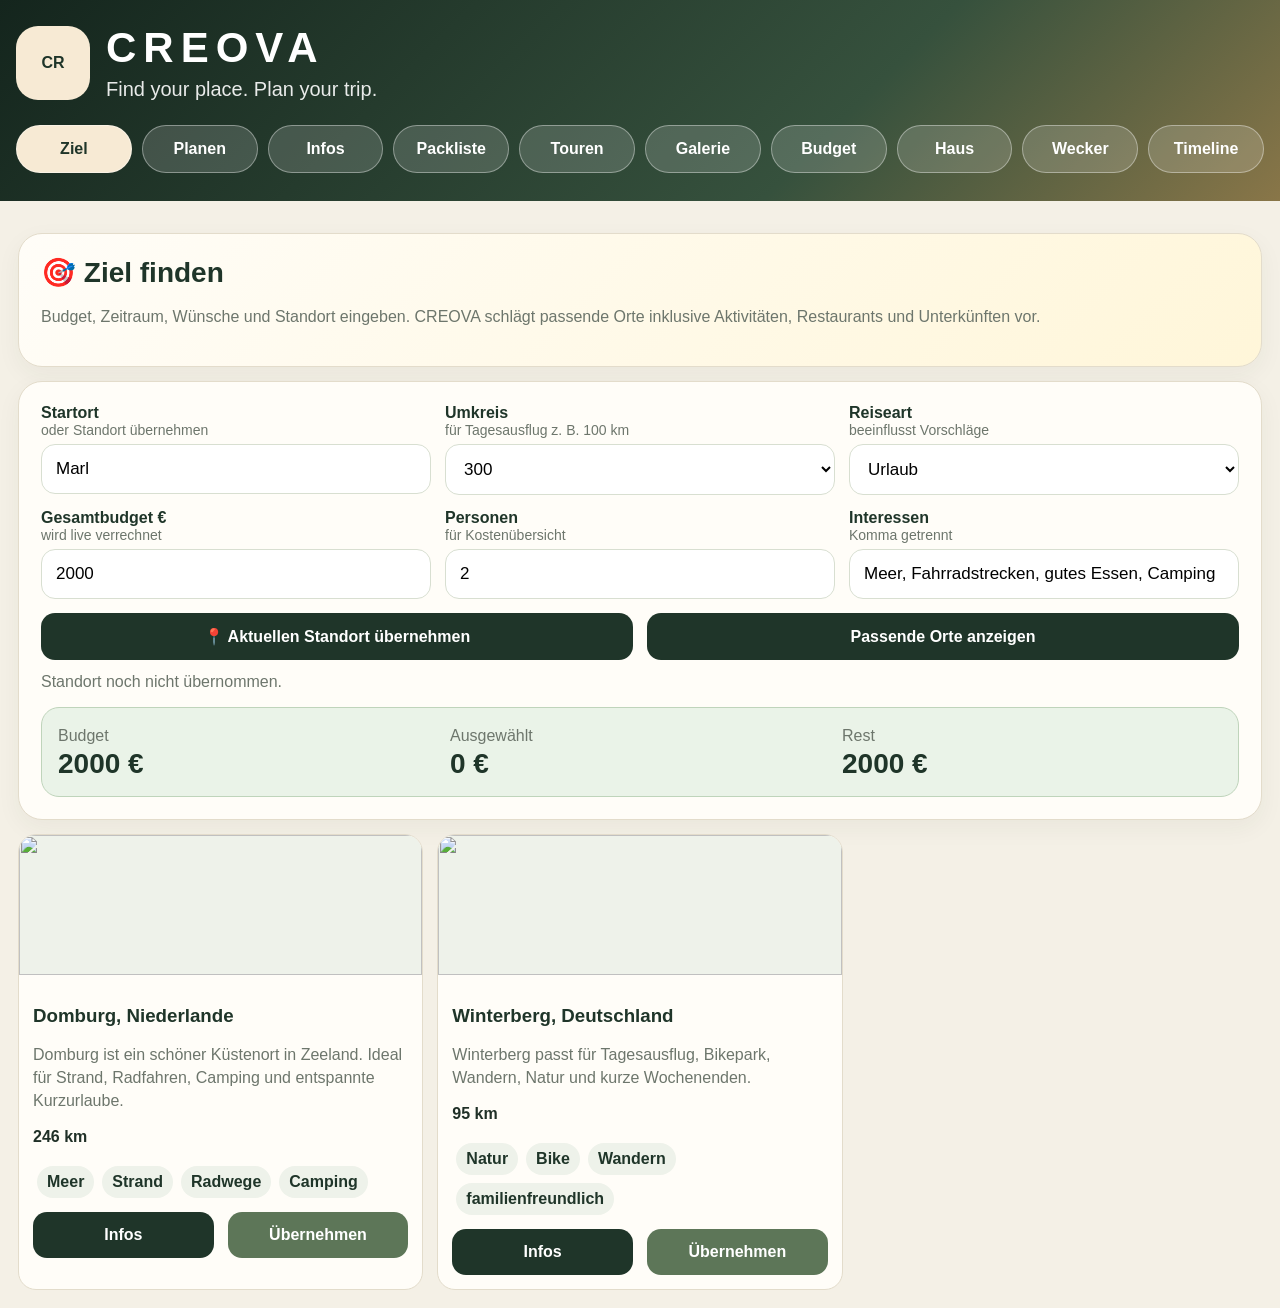
==== commit 46d01dba: "Add files via upload" ====
--- a/index.html .html
+++ b/index.html .html
@@ -4,669 +4,170 @@
 <meta charset="utf-8">
 <meta name="viewport" content="width=device-width,initial-scale=1,viewport-fit=cover">
 <meta name="theme-color" content="#1f3529">
-<meta name="apple-mobile-web-app-capable" content="yes">
-<meta name="apple-mobile-web-app-title" content="CREOVA">
-<meta name="apple-mobile-web-app-status-bar-style" content="black-translucent">
-<link rel="manifest" href="/manifest.webmanifest">
-<link rel="apple-touch-icon" href="/icon.svg">
-<title>CREOVA 5.5</title>
+<link rel="manifest" href="manifest.webmanifest">
+<link rel="apple-touch-icon" href="icon.svg">
+<title>CREOVA 6.0</title>
 <style>
-:root{--bg:#f4f0e6;--card:#fffdf8;--green:#1f3529;--green2:#5d7658;--sand:#caa85a;--muted:#6d766c;--blue:#315f7d;--bike:#2e6f55;--danger:#8f3b31;--line:#e5e0d4}
-*{box-sizing:border-box}body{margin:0;background:var(--bg);font-family:-apple-system,BlinkMacSystemFont,"Segoe UI",Arial,sans-serif;color:#1b2921}
-header{background:linear-gradient(135deg,#14251d,#36513d 65%,#897648);color:white;padding:24px 16px}.wrap,main{max-width:1180px;margin:auto}.brand{display:flex;gap:14px;align-items:center}.logo{width:58px;height:58px;border-radius:18px;background:#f4ead6;color:#203528;display:grid;place-items:center;font-weight:900}
-h1{margin:0;font-size:36px;letter-spacing:4px}.sub{margin:4px 0 0;opacity:.9}
-nav{display:grid;grid-template-columns:repeat(11,1fr);gap:8px;margin-top:18px}nav a{background:rgba(255,255,255,.15);border:1px solid rgba(255,255,255,.35);color:white;border-radius:999px;padding:12px;font-weight:800;text-align:center;text-decoration:none;font-size:14px}nav a.active{background:#f4ead6;color:#203528}
-main{padding:18px}.page{display:none}.page.active{display:block}.card{background:var(--card);border-radius:22px;padding:18px;margin-bottom:18px;box-shadow:0 10px 28px rgba(47,39,25,.08);border:1px solid rgba(255,255,255,.7)}
-h2{margin:0 0 10px;color:var(--green)}h3{margin:12px 0 8px;color:var(--green)}.muted{color:var(--muted);font-size:14px;line-height:1.45}.small{font-size:13px}.note{background:#fff5d8;border:1px solid #ead7a5;color:#5c481b;border-radius:16px;padding:12px;margin-bottom:12px}
-.grid{display:grid;grid-template-columns:1fr 1fr;gap:12px}.grid3{display:grid;grid-template-columns:1fr 1fr 1fr;gap:12px}.grid4{display:grid;grid-template-columns:repeat(4,1fr);gap:10px}
-input,select,textarea,button,.btn{width:100%;padding:13px;margin:6px 0;border-radius:14px;border:1px solid #cfd6ca;font-size:16px;text-align:center;text-decoration:none;display:block;background:white}
-button,.btn{background:var(--green);color:white;border:none;font-weight:800;cursor:pointer}.secondary{background:var(--green2)}.blue{background:var(--blue)}.bike{background:var(--bike)}.danger{background:var(--danger)}.light{background:#eef1e8;color:var(--green);border:1px solid #d7ded1}.sand{background:var(--sand);color:#17231c}
-.interest{display:flex;gap:8px;align-items:center;background:#eef2ea;border-radius:14px;padding:10px}.interest input{width:20px;height:20px;margin:0}
-.destgrid{display:grid;grid-template-columns:repeat(3,1fr);gap:14px}.dest{background:#f7f4ec;border:1px solid #e3dccb;border-radius:20px;overflow:hidden}.dest img,.heroimg{width:100%;height:210px;object-fit:cover;background:#d8d0bd;display:block}.heroimg{height:310px;border-radius:20px}.destbody{padding:15px}.score{font-size:30px;font-weight:900;color:var(--green)}
-.pill{display:inline-block;background:#eef2ea;color:#344b39;border-radius:999px;padding:7px 10px;font-size:13px;margin:3px}.actions{display:grid;grid-template-columns:1fr 1fr;gap:8px;margin-top:10px}.stat{background:#f1eee4;border-radius:16px;padding:13px}.stat b{font-size:22px;color:var(--green)}
-.detailLayout{display:grid;grid-template-columns:1fr 1fr;gap:18px}.infoGrid{display:grid;grid-template-columns:1fr 1fr;gap:12px}.infoCard{background:#f7f4ec;border:1px solid #e3dccb;border-radius:18px;overflow:hidden}.infoCard img{width:100%;height:135px;object-fit:cover;background:#d8d0bd;display:block}.infoBody{padding:12px}.badge{display:inline-block;background:#eef2ea;color:#344b39;border-radius:999px;padding:5px 8px;font-size:12px;margin:2px 2px 6px 0}
-.plannerHero{background:linear-gradient(135deg,#eef2ea,#fff7df);border-radius:22px;padding:18px;margin-bottom:18px;border:1px solid #e3dccb}.plannerSection{background:#f7f4ec;border:1px solid #e3dccb;border-radius:20px;padding:16px;margin:14px 0}.plannerSection h3{margin-top:0;display:flex;gap:8px;align-items:center}.inputLabel{display:block;font-weight:800;color:var(--green);margin-top:8px}.inputLabel span{display:block;font-weight:400;color:var(--muted);font-size:13px;margin-bottom:4px}.cleanInput{background:white}.timelineSummary{display:grid;grid-template-columns:1fr 1fr;gap:12px;margin-top:12px}.summaryBox{background:white;border:1px solid #e3dccb;border-radius:16px;padding:14px}.summaryBox b{font-size:22px;color:var(--green)}
-.timelineDay{background:#f7f4ec;border:1px solid #e3dccb;border-radius:18px;padding:14px;margin:12px 0}.timelineDay h3{margin:0 0 8px}.timebox{background:#eef2ea;border-radius:14px;padding:12px;margin:8px 0}.timebox b{color:var(--green)}
-.row{border-bottom:1px solid var(--line);padding:12px 0}.packTop{display:grid;grid-template-columns:1fr 1fr 1fr;gap:12px}.progressWrap{background:#e2dccd;border-radius:999px;height:18px;overflow:hidden}.progressBar{height:100%;width:0%;background:linear-gradient(90deg,#5d7658,#caa85a)}.packCategory{margin:14px 0}.packCategory h3{background:#eef2ea;padding:12px;border-radius:16px}.packGrid{display:grid;grid-template-columns:repeat(3,1fr);gap:12px}.packItem{background:#f7f4ec;border:1px solid #e3dccb;border-radius:18px;padding:12px;display:grid;grid-template-columns:58px 1fr;gap:10px;align-items:center}.packItem .pic{font-size:34px;background:white;border-radius:16px;display:grid;place-items:center;height:58px}.packItem input{width:22px;height:22px;margin:0}.done .txt{text-decoration:line-through;color:#999}
-.galleryGrid{display:grid;grid-template-columns:repeat(4,1fr);gap:12px}.photoCard{background:#f7f4ec;border-radius:18px;padding:10px}.photoCard img{width:100%;height:150px;object-fit:cover;border-radius:14px;background:#d8d0bd}
-.budgetGrid{display:grid;grid-template-columns:repeat(4,1fr);gap:12px}.budgetBox{background:#f7f4ec;border:1px solid #e3dccb;border-radius:18px;padding:14px}.budgetBox b{font-size:24px;color:var(--green)}
-@media(max-width:950px){nav,.grid,.grid3,.grid4,.destgrid,.detailLayout,.infoGrid,.packTop,.packGrid,.galleryGrid,.budgetGrid{grid-template-columns:1fr 1fr}.actions{grid-template-columns:1fr}}
-@media(max-width:650px){nav,.grid,.grid3,.grid4,.destgrid,.detailLayout,.infoGrid,.packTop,.packGrid,.galleryGrid,.budgetGrid,.timelineSummary{grid-template-columns:1fr}h1{font-size:30px}.heroimg{height:230px}}
-
-.dateHint{display:flex;gap:8px;align-items:center;margin-top:6px}
-.dateHint button{margin:0;padding:10px;font-size:14px}
-.kidBox{background:#fff7df;border:1px solid #ead7a5;border-radius:18px;padding:14px;margin-top:12px}
-.kidGrid{display:grid;grid-template-columns:1fr 1fr 1fr;gap:12px}
-@media(max-width:650px){.kidGrid{grid-template-columns:1fr}}
-
-.haGrid{display:grid;grid-template-columns:1fr 1fr;gap:12px}
-.haChecklist{display:grid;grid-template-columns:1fr 1fr;gap:12px}
-.haItem{display:flex;gap:12px;align-items:center;background:#fffdf8;border:1px solid #e3dccb;border-radius:16px;padding:12px}
-.haItem input{width:24px;height:24px;margin:0}
-.statusOk{background:#eaf3e8;border:1px solid #bfd4bb;color:#1f3529;border-radius:16px;padding:12px;margin-top:12px}
-.statusWarn{background:#fff5d8;border:1px solid #ead7a5;color:#5c481b;border-radius:16px;padding:12px;margin-top:12px}
-@media(max-width:650px){.haGrid,.haChecklist{grid-template-columns:1fr}}
-
-.alarmGrid{display:grid;grid-template-columns:1fr 1fr 1fr;gap:12px}
-.alarmPlan{display:grid;grid-template-columns:1fr 1fr;gap:12px;margin-top:14px}
-.alarmStep{background:#fffdf8;border:1px solid #e3dccb;border-radius:18px;padding:14px}
-.alarmTime{font-size:30px;font-weight:900;color:#1f3529}
-.alarmNote{background:#eaf3e8;border:1px solid #bfd4bb;border-radius:18px;padding:14px;margin-top:14px}
-@media(max-width:800px){.alarmGrid,.alarmPlan{grid-template-columns:1fr}}
-
-.tripModeBox{display:grid;grid-template-columns:repeat(4,1fr);gap:10px;margin:10px 0}
-.tripModeBox button{background:#eef2ea;color:#1f3529;border:1px solid #d8dfd1}
-.tripModeBox button.active{background:#1f3529;color:white}
-.detailPick{display:grid;grid-template-columns:repeat(3,1fr);gap:12px}
-.pickCard{background:#fffdf8;border:1px solid #e3dccb;border-radius:18px;overflow:hidden}
-.pickCard img{width:100%;height:120px;object-fit:cover;background:#eef2ea}
-.pickCardBody{padding:12px}
-.timelineTools{display:grid;grid-template-columns:1fr 1fr 1fr;gap:10px;margin:10px 0}
-.dayLine{background:#fffdf8;border:1px solid #e3dccb;border-radius:18px;padding:14px;margin:12px 0}
-.dayLine h3{display:flex;justify-content:space-between;gap:10px}
-.activityRow{display:grid;grid-template-columns:80px 1fr 140px;gap:10px;align-items:center;border-top:1px solid #e3dccb;padding:10px 0}
-.activityRow:first-of-type{border-top:none}
-.smallSelect{padding:10px;border-radius:12px;border:1px solid #d8dfd1;background:white}
-.locStatus{background:#eaf3e8;border:1px solid #bfd4bb;border-radius:16px;padding:12px;margin-top:10px}
-@media(max-width:900px){.detailPick,.timelineTools,.tripModeBox{grid-template-columns:1fr 1fr}.activityRow{grid-template-columns:1fr}}
-@media(max-width:650px){.detailPick,.timelineTools,.tripModeBox{grid-template-columns:1fr}}
-
-.budgetLiveBox{background:#eaf3e8;border:1px solid #bfd4bb;border-radius:18px;padding:16px;margin:14px 0;display:grid;grid-template-columns:1fr 1fr 1fr;gap:12px}
-.budgetLiveBox b{font-size:26px;color:#1f3529}
-.optionList{display:grid;grid-template-columns:repeat(3,1fr);gap:12px}
-.optionCard{background:#fffdf8;border:1px solid #e3dccb;border-radius:18px;overflow:hidden}
-.optionCard img{width:100%;height:120px;object-fit:cover;background:#eef2ea}
-.optionCardBody{padding:12px}
-.optionCard label{display:flex;gap:10px;align-items:center;font-weight:800;margin-top:8px}
-.optionCard input{width:24px;height:24px}
-.infoBadge{display:inline-block;background:#eef2ea;border-radius:999px;padding:6px 10px;margin:3px;color:#1f3529}
-@media(max-width:900px){.optionList,.budgetLiveBox{grid-template-columns:1fr 1fr}}
-@media(max-width:650px){.optionList,.budgetLiveBox{grid-template-columns:1fr}}
+:root{--bg:#f4f0e6;--card:#fffdf8;--green:#1f3529;--green2:#5d7658;--sand:#caa85a;--muted:#6d766c;--line:#e3dccb}
+*{box-sizing:border-box}body{margin:0;background:var(--bg);font-family:-apple-system,BlinkMacSystemFont,"Segoe UI",Arial,sans-serif;color:#203027}
+header{background:linear-gradient(135deg,#14251d,#36513d 65%,#897648);color:white;padding:24px 16px 28px}
+.brand{display:flex;align-items:center;gap:16px}.logo{width:74px;height:74px;border-radius:22px;background:#f7ead4;color:var(--green);display:grid;place-items:center;font-weight:900}
+h1{margin:0;font-size:42px;letter-spacing:7px}.sub{margin:6px 0 0;opacity:.9;font-size:20px}
+nav{display:grid;grid-template-columns:repeat(10,1fr);gap:10px;margin-top:24px}
+nav button{background:rgba(255,255,255,.16);border:1px solid rgba(255,255,255,.38);border-radius:999px;color:white;padding:14px 10px;font-weight:800;font-size:16px}
+nav button.active{background:#f7ead4;color:var(--green)}
+main{padding:18px}.page{display:none}.page.active{display:block}
+.hero,.card{background:var(--card);border:1px solid var(--line);border-radius:24px;padding:22px;margin:14px 0;box-shadow:0 8px 24px rgba(31,53,41,.05)}
+.hero{background:linear-gradient(135deg,#fffdf8,#fff6d9)}
+h2{margin:0 0 12px;color:var(--green);font-size:28px}h3{margin:12px 0 8px;color:var(--green)}
+.muted{color:var(--muted);line-height:1.45}.grid{display:grid;grid-template-columns:1fr 1fr;gap:14px}.grid3{display:grid;grid-template-columns:repeat(3,1fr);gap:14px}
+label{font-weight:800;color:var(--green)}label span{display:block;font-weight:500;color:var(--muted);font-size:14px}
+input,select,textarea{width:100%;padding:14px;border:1px solid #d8dfd1;border-radius:14px;font-size:17px;background:white;margin-top:6px}
+textarea{min-height:120px}button,.btn{background:var(--green);color:white;border:0;border-radius:14px;padding:14px 16px;font-size:16px;font-weight:900;cursor:pointer}
+button.secondary{background:var(--green2)}button.light{background:#eef2ea;color:var(--green);border:1px solid #d8dfd1}
+.budgetLive{display:grid;grid-template-columns:repeat(3,1fr);gap:12px;background:#eaf3e8;border:1px solid #bfd4bb;border-radius:18px;padding:16px;margin-top:14px}
+.budgetLive b{font-size:28px;color:var(--green)}.pill{display:inline-block;background:#eef2ea;border-radius:999px;padding:7px 10px;margin:4px;color:var(--green);font-weight:700}
+.cards{display:grid;grid-template-columns:repeat(3,1fr);gap:14px}.place,.option,.packItem,.day{background:#fffdf8;border:1px solid var(--line);border-radius:18px;overflow:hidden}
+.place img,.option img{width:100%;height:140px;object-fit:cover;background:#eef2ea}.body{padding:14px}
+.price{font-size:22px;font-weight:900;color:var(--green)}.checkline{display:flex;gap:10px;align-items:center;margin-top:10px}.checkline input{width:26px;height:26px;margin:0}
+.timelineDay{padding:16px;margin:12px 0;background:#fffdf8;border:1px solid var(--line);border-radius:18px}.activity{display:grid;grid-template-columns:90px 1fr 150px;gap:10px;align-items:center;border-top:1px solid var(--line);padding:12px 0}.activity:first-of-type{border-top:0}
+.packGrid{display:grid;grid-template-columns:repeat(3,1fr);gap:12px}.packItem{padding:12px;display:flex;gap:12px;align-items:center}.emoji{font-size:34px;background:#fff;border-radius:14px;padding:8px}
+@media(max-width:950px){nav{grid-template-columns:repeat(5,1fr)}.cards,.grid3,.packGrid{grid-template-columns:1fr 1fr}.grid{grid-template-columns:1fr}.activity{grid-template-columns:1fr}}
+@media(max-width:650px){nav{grid-template-columns:1fr 1fr}.cards,.grid3,.packGrid,.budgetLive{grid-template-columns:1fr}h1{font-size:32px}}
 </style>
 </head>
 <body>
-<header><div class="wrap"><div class="brand"><div class="logo">CR</div><div><h1>CREOVA</h1><p class="sub">Find your place. Plan your trip.</p></div></div>
-<nav><a href="#home" id="nav-home">Ziel</a><a href="#plan" id="nav-plan">Planen</a><a href="#details" id="nav-details">Infos</a><a href="#pack" id="nav-pack">Packliste</a><a href="#tours" id="nav-tours">Touren</a><a href="#gallery" id="nav-gallery">Galerie</a><a href="#budget" id="nav-budget">Budget</a><a href="#homeassistant" id="nav-homeassistant">Haus</a><a href="#alarm" id="nav-alarm">Wecker</a><a href="#timeline" id="nav-timeline">Timeline</a></nav></div></header>
+<header>
+  <div class="brand"><div class="logo">CR</div><div><h1>CREOVA</h1><p class="sub">Find your place. Plan your trip.</p></div></div>
+  <nav id="nav"></nav>
+</header>
 <main>
-<section id="home" class="page">
-<div class="card note"><b>CREOVA 5.5 Master Free:</b> nutzt nur kostenlose Quellen: OpenStreetMap/Overpass, Nominatim, Open‑Meteo, Wikipedia/Wikimedia und lokale Speicherung.</div>
-<div class="card"><h2>Reiseziel nach Hobbys & Bedürfnissen finden</h2><div class="grid3"><input id="startCity" value="Marl" placeholder="Startort, z. B. Marl"><select id="radius"><option value="100">bis 100 km</option><option value="200">bis 200 km</option><option value="300" selected>bis 300 km</option><option value="500">bis 500 km</option><option value="700">bis 700 km</option><option value="1200">bis 1200 km</option><option value="9999">Europaweit</option></select><select id="travelType"><option value="camping">Camping / Dachzelt</option><option value="hotel">Hotel</option><option value="bike">Radreise</option><option value="hiking">Wanderreise</option><option value="city">Städtetrip</option></select></div><h3>Interessen</h3><div class="grid4" id="interests"></div><button onclick="renderDestinations()">Passende Orte anzeigen</button><p id="searchStatus" class="muted"></p></div><div class="card"><h2>Vorschläge</h2><div id="destinations" class="destgrid"></div></div>
+<section id="ziel" class="page active">
+  <div class="hero"><h2>🎯 Ziel finden</h2><p class="muted">Budget, Zeitraum, Wünsche und Standort eingeben. CREOVA schlägt passende Orte inklusive Aktivitäten, Restaurants und Unterkünften vor.</p></div>
+  <div class="card">
+    <div class="grid3">
+      <label>Startort<span>oder Standort übernehmen</span><input id="start" value="Marl"></label>
+      <label>Umkreis<span>für Tagesausflug z. B. 100 km</span><select id="radius"><option>100</option><option selected>300</option><option>600</option><option>1000</option></select></label>
+      <label>Reiseart<span>beeinflusst Vorschläge</span><select id="tripType"><option value="day">Tagesausflug</option><option value="weekend">Wochenende</option><option value="holiday" selected>Urlaub</option></select></label>
+      <label>Gesamtbudget €<span>wird live verrechnet</span><input id="budget" type="number" value="2000" oninput="updateBudget()"></label>
+      <label>Personen<span>für Kostenübersicht</span><input id="persons" type="number" min="1" value="2"></label>
+      <label>Interessen<span>Komma getrennt</span><input id="interests" value="Meer, Fahrradstrecken, gutes Essen, Camping"></label>
+    </div>
+    <div class="grid" style="margin-top:14px">
+      <button onclick="useLocation()">📍 Aktuellen Standort übernehmen</button>
+      <button onclick="showPlaces()">Passende Orte anzeigen</button>
+    </div>
+    <div id="loc" class="muted" style="margin-top:10px">Standort noch nicht übernommen.</div>
+    <div id="budgetBox" class="budgetLive"></div>
+  </div>
+  <div id="places" class="cards"></div>
 </section>
 
-<section id="details" class="page"><div id="detailsContent" class="card"><h2>Infos</h2><p class="muted">Bitte wähle zuerst einen Ort über „Details“ aus.</p><a href="#home" class="btn light">Zurück</a></div></section>
-
-<section id="plan" class="page">
-<div class="plannerHero"><h2>Urlaub von A–Z planen</h2><p class="muted">Ziel übernehmen, Kalenderdaten eintragen, Ankunftszeiten festlegen und eine Timeline erzeugen.</p></div>
-<div class="card">
-<div class="plannerSection"><h3>🏕️ Reise</h3><div class="grid"><label class="inputLabel">Reisename<span>z. B. Holland Roadtrip</span><input class="cleanInput" id="tripName" placeholder="Reisename"></label><label class="inputLabel">Reiseziel<span>wird aus Ziel finden übernommen</span><input class="cleanInput" id="tripDest" placeholder="Reiseziel"></label></div></div>
-<div class="plannerSection"><h3>📅 Zeitraum</h3><div class="grid"><label class="inputLabel">Startdatum<span>Kalender öffnen oder Datum direkt eintragen</span><input class="cleanInput" id="tripStart" type="date"><div class="dateHint"><button type="button" class="light" onclick="focusDate('tripStart')">📅 Kalender öffnen</button></div></label><label class="inputLabel">Enddatum<span>Kalender öffnen oder Datum direkt eintragen</span><input class="cleanInput" id="tripEnd" type="date"><div class="dateHint"><button type="button" class="light" onclick="focusDate('tripEnd')">📅 Kalender öffnen</button></div></label></div></div>
-<div class="plannerSection"><h3>🚗 Anreise & Rückreise</h3><div class="grid"><label class="inputLabel">Startort<span>z. B. Marl</span><input class="cleanInput" id="routeStart" placeholder="Startadresse"></label><label class="inputLabel">Zielort<span>z. B. Zandvoort</span><input class="cleanInput" id="routeGoal" placeholder="Zieladresse"></label><label class="inputLabel">Ankunft Urlaubsort<span>gewünschte Ankunft</span><input class="cleanInput" id="arrivalTime" type="time" value="15:00"></label><label class="inputLabel">Ankunft zuhause<span>Rückreise</span><input class="cleanInput" id="returnArrivalTime" type="time" value="18:00"></label><label class="inputLabel">Fahrzeit in Stunden<span>geschätzt</span><input class="cleanInput" id="driveHours" type="number" step="0.5" value="3"></label><label class="inputLabel">Pausen Minuten<span>z. B. 30</span><input class="cleanInput" id="breakMinutes" type="number" step="15" value="30"></label></div><div class="timelineSummary" id="quickSummary"><div class="summaryBox"><b>–</b><br>Abfahrt Hinreise</div><div class="summaryBox"><b>–</b><br>Abfahrt Rückreise</div></div></div>
-<div class="plannerSection"><h3>📝 Notizen</h3><textarea class="cleanInput" id="tripNotes" rows="5" placeholder="Unterkunft, Zwischenstopps, Restaurants, Touren..."></textarea></div>
-<div class="grid"><button onclick="saveTrip()">Reise speichern</button><button class="blue" onclick="openMainRoute()">Route zum Ort öffnen</button></div><button class="secondary" onclick="buildTimeline()">Timeline berechnen</button>
-</div>
-<div class="card"><h2>Aktuelle Reise</h2><div id="tripView" class="muted"></div></div><div class="card"><h2>Reise-Timeline</h2><div id="timelineView" class="muted">Noch keine Timeline berechnet.</div></div>
+<section id="infos" class="page">
+  <div class="hero"><h2>ℹ️ Infos</h2><p class="muted">Alle Infos sind deutsch formuliert. Wähle Restaurants, Campingplätze, Unterkünfte, Aktivitäten und Sehenswürdigkeiten direkt aus.</p></div>
+  <div class="card"><h2 id="infoTitle">Noch kein Ort ausgewählt</h2><p id="infoText" class="muted">Wähle zuerst unter „Ziel“ einen Ort aus.</p><div id="infoTags"></div></div>
+  <div class="card"><h2>🍽️ Restaurants</h2><div id="restaurants" class="cards"></div></div>
+  <div class="card"><h2>🏕️ Camping & Unterkünfte</h2><div id="stays" class="cards"></div></div>
+  <div class="card"><h2>🎯 Aktivitäten & Sehenswürdigkeiten</h2><div id="activities" class="cards"></div></div>
+  <div class="card"><h2>Übernehmen</h2><div id="infoBudget" class="budgetLive"></div><button onclick="applyToPlan()">Auswahl in Planung & Timeline übernehmen</button></div>
 </section>
 
-<section id="pack" class="page">
-<div class="card"><h2>Smart Packliste</h2><p class="muted">Wetter-, aktivitäts- und reisedauerabhängig. Mit Symbolbildern, Kategorien und Fortschritt.</p><div class="packTop"><label class="inputLabel">Erwachsene<input id="peopleCount" type="number" min="1" value="2"></label><label class="inputLabel">Reiseart<select id="packType"><option value="camping">Camping / Dachzelt</option><option value="hotel">Hotel</option><option value="bike">Radreise</option><option value="hiking">Wandern</option><option value="city">Städtetrip</option></select></label><label class="inputLabel">Wetter<input id="weatherHint" placeholder="z. B. Regen, warm, kalt"></label></div><div class="kidBox"><h3>👨‍👩‍👧 Kinder mitnehmen</h3><div class="kidGrid"><label class="inputLabel">Kinderanzahl<input id="kidsCount" type="number" min="0" value="0"></label><label class="inputLabel">Alter der Kinder<input id="kidsAge" placeholder="z. B. 2, 6, 11"></label><label class="inputLabel">Kind-Modus<select id="kidsMode"><option value="none">Keine Kinder</option><option value="baby">Baby / Kleinkind</option><option value="child">Kind</option><option value="mixed">Gemischt</option></select></label></div></div><button onclick="generateSmartPack()">Packliste automatisch erstellen</button><input id="customPack" placeholder="Eigenen Punkt hinzufügen"><button class="secondary" onclick="addPack()">Hinzufügen</button></div>
-<div class="card"><h2>Packstatus</h2><div class="progressWrap"><div id="progressBar" class="progressBar"></div></div><p id="packProgress" class="muted">0 %</p><div id="packList"></div></div>
+<section id="planen" class="page">
+  <div class="hero"><h2>🧭 Urlaub von A–Z planen</h2><p class="muted">Ziel, Zeitraum, Ankunftszeiten und Notizen. Ausgewählte Punkte werden automatisch berücksichtigt.</p></div>
+  <div class="card">
+    <div class="grid">
+      <label>Reisename<input id="tripName" value="Urlaub"></label>
+      <label>Reiseziel<input id="tripGoal" placeholder="wird übernommen"></label>
+      <label>Startdatum<input id="startDate" type="date"></label>
+      <label>Enddatum<input id="endDate" type="date"></label>
+      <label>Gewünschte Ankunft Urlaubsort<input id="arrival" type="time" value="15:00"></label>
+      <label>Gewünschte Ankunft zuhause<input id="homeArrival" type="time" value="18:00"></label>
+    </div>
+    <textarea id="notes" placeholder="Unterkunft, Zwischenstopps, Restaurants, Touren..."></textarea>
+    <div class="grid"><button onclick="buildTimeline()">Timeline erzeugen</button><button class="secondary" onclick="saveTrip()">Reise speichern</button></div>
+  </div>
 </section>
 
-<section id="tours" class="page">
-<div class="card"><h2>Touren & Aktivitäten</h2><p class="muted">Kostenlose Suche über OpenStreetMap/Overpass. Ergebnisse öffnen in OpenStreetMap oder Google Maps.</p><div class="grid3"><input id="tourLocation" placeholder="Ort, z. B. Zandvoort"><select id="tourType"><option value="bike">Fahrradtouren</option><option value="hike">Wandertouren</option></select><select id="tourRadius"><option value="10000">10 km</option><option value="25000" selected>25 km</option><option value="50000">50 km</option></select></div><button class="bike" onclick="searchTours()">Touren suchen</button><p id="tourStatus" class="muted"></p></div><div class="card"><div id="tourResults"></div></div>
+<section id="timeline" class="page">
+  <div class="hero"><h2>🗓️ Timeline mit Wetter</h2><p class="muted">Aktivitäten können auf andere Tage verschoben werden, wenn das Wetter nicht passt.</p></div>
+  <div id="timelineList"></div>
 </section>
 
-<section id="gallery" class="page">
-<div class="card"><h2>Reisegalerie</h2><p class="muted">Fotos werden lokal im Browser angezeigt und nicht hochgeladen.</p><input id="photoInput" type="file" accept="image/*" multiple><button onclick="addPhotos()">Fotos hinzufügen</button></div><div class="card"><div id="galleryGrid" class="galleryGrid"></div></div>
+<section id="budgetPage" class="page">
+  <div class="hero"><h2>💶 Budget</h2><p class="muted">Gesamtbudget, ausgewählte Kosten und Restbetrag.</p></div>
+  <div class="card"><div id="budgetPageBox" class="budgetLive"></div><div id="selectedList"></div></div>
 </section>
 
-<section id="budget" class="page">
-<div class="card"><h2>Reisebudget</h2><div class="grid4"><input id="costFuel" type="number" value="0" placeholder="Kraftstoff"><input id="costStay" type="number" value="0" placeholder="Unterkunft"><input id="costFood" type="number" value="0" placeholder="Restaurants"><input id="costActivities" type="number" value="0" placeholder="Aktivitäten"></div><button onclick="calcBudget()">Budget berechnen</button></div><div class="card"><div id="budgetView" class="budgetGrid"></div></div>
+<section id="packliste" class="page">
+  <div class="hero"><h2>🎒 Packliste</h2><p class="muted">Erweiterte Packliste, auch für Reisen mit Kindern.</p></div>
+  <div class="card"><h2>Dokumente</h2><div class="packGrid" id="packDocs"></div></div>
+  <div class="card"><h2>Kinder</h2><div class="packGrid" id="packKids"></div></div>
+  <div class="card"><h2>Camping / Dachzelt</h2><div class="packGrid" id="packCamp"></div></div>
 </section>
 
-<section id="homeassistant" class="page">
-<div class="plannerHero">
-<h2>🏠 Home Assistant Urlaubsmodus</h2>
-<p class="muted">CREOVA kann über Home-Assistant-Webhooks deinen Urlaubsmodus starten oder beenden. Die URLs werden nur lokal auf deinem Gerät gespeichert.</p>
-</div>
-
-<div class="card">
-<h2>Verknüpfung</h2>
-<div class="haGrid">
-<label class="inputLabel">Webhook Urlaub starten<span>z. B. https://dein-homeassistant/api/webhook/urlaub_start</span><input id="haStartUrl" class="cleanInput" placeholder="Webhook URL Start"></label>
-<label class="inputLabel">Webhook Urlaub beenden<span>z. B. https://dein-homeassistant/api/webhook/urlaub_ende</span><input id="haEndUrl" class="cleanInput" placeholder="Webhook URL Ende"></label>
-</div>
-<div class="grid">
-<button onclick="saveHA()">Home Assistant speichern</button>
-<button class="light" onclick="testHASettings()">Einstellungen prüfen</button>
-</div>
-<div id="haStatus" class="statusWarn">Noch nicht eingerichtet.</div>
-</div>
-
-<div class="card">
-<h2>Urlaubsmodus auslösen</h2>
-<div class="grid">
-<button onclick="triggerHA('start')">🏖️ Urlaubsmodus aktivieren</button>
-<button class="secondary" onclick="triggerHA('end')">🏠 Urlaubsmodus deaktivieren</button>
-</div>
-</div>
-
-<div class="card">
-<h2>Haus-Checkliste vor Abfahrt</h2>
-<div id="haChecklist" class="haChecklist"></div>
-<div class="grid">
-<button onclick="saveHAChecklist()">Checkliste speichern</button>
-<button class="light" onclick="resetHAChecklist()">Zurücksetzen</button>
-</div>
-</div>
-
-<div class="card">
-<h2>Beispiel-Automation Home Assistant</h2>
-<textarea rows="11" readonly class="cleanInput">alias: CREOVA Urlaub starten
-trigger:
-  - platform: webhook
-    webhook_id: urlaub_start
-action:
-  - service: alarm_control_panel.alarm_arm_away
-  - service: light.turn_on
-    target:
-      entity_id: light.anwesenheitssimulation
-  - service: climate.set_preset_mode
-    data:
-      preset_mode: away</textarea>
-</div>
+<section id="wecker" class="page">
+  <div class="hero"><h2>⏰ Abfahrts-Wecker</h2><p class="muted">CREOVA berechnet Abfahrt, Aufstehen, Auto beladen und Haus-Check.</p></div>
+  <div class="card">
+    <div class="grid3">
+      <label>Reisedatum<input id="alarmDate" type="date"></label>
+      <label>Ankunft<input id="alarmArrival" type="time" value="15:00"></label>
+      <label>Fahrzeit Stunden<input id="driveH" type="number" value="4"></label>
+      <label>Fahrzeit Minuten<input id="driveM" type="number" value="30"></label>
+      <label>Pausen Minuten<input id="breaks" type="number" value="45"></label>
+      <label>Puffer Minuten<input id="buffer" type="number" value="30"></label>
+    </div>
+    <div class="grid"><button onclick="calcAlarm()">Berechnen</button><button class="secondary" onclick="downloadICS()">Kalenderdatei erstellen</button></div>
+    <div id="alarmResult"></div>
+  </div>
 </section>
 
-
-<section id="alarm" class="page">
-<div class="plannerHero">
-<h2>⏰ Abfahrts-Wecker</h2>
-<p class="muted">CREOVA berechnet deine Abfahrtszeit und erstellt dir einen Reise-Start-Plan. Für iPhone kannst du zusätzlich eine Kalenderdatei erzeugen.</p>
-</div>
-
-<div class="card">
-<h2>Reise-Start berechnen</h2>
-<div class="alarmGrid">
-<label class="inputLabel">Reisedatum<span>Kalender öffnen</span><input id="alarmDate" class="cleanInput" type="date"><div class="dateHint"><button type="button" class="light" onclick="focusDate('alarmDate')">📅 Kalender öffnen</button></div></label>
-<label class="inputLabel">Gewünschte Ankunft<span>z. B. 15:00</span><input id="alarmArrival" class="cleanInput" type="time" value="15:00"></label>
-<label class="inputLabel">Fahrzeit Stunden<span>z. B. 4</span><input id="alarmDriveH" class="cleanInput" type="number" min="0" value="4"></label>
-<label class="inputLabel">Fahrzeit Minuten<span>z. B. 30</span><input id="alarmDriveM" class="cleanInput" type="number" min="0" max="59" value="30"></label>
-<label class="inputLabel">Pausen Minuten<span>z. B. 45</span><input id="alarmBreaks" class="cleanInput" type="number" min="0" value="45"></label>
-<label class="inputLabel">Sicherheits-Puffer Minuten<span>z. B. 30</span><input id="alarmBuffer" class="cleanInput" type="number" min="0" value="30"></label>
-<label class="inputLabel">Aufstehen vorher<span>Minuten vor Abfahrt</span><input id="alarmWakeBefore" class="cleanInput" type="number" min="0" value="90"></label>
-<label class="inputLabel">Auto beladen vorher<span>Minuten vor Abfahrt</span><input id="alarmLoadBefore" class="cleanInput" type="number" min="0" value="45"></label>
-<label class="inputLabel">Haus-Check vorher<span>Minuten vor Abfahrt</span><input id="alarmHouseBefore" class="cleanInput" type="number" min="0" value="25"></label>
-</div>
-<div class="grid">
-<button onclick="calcDepartureAlarm()">Abfahrts-Wecker berechnen</button>
-<button class="secondary" onclick="downloadAlarmICS()">Kalender-Erinnerungen erstellen</button>
-</div>
-<div id="alarmResult" class="alarmNote">Noch nicht berechnet.</div>
-<div id="alarmPlan" class="alarmPlan"></div>
-</div>
-
-<div class="card">
-<h2>Warum Kalender statt echter Wecker?</h2>
-<p class="muted">Eine Webseite/PWA darf auf dem iPhone nicht zuverlässig im Hintergrund klingeln wie die native Uhr-App. CREOVA erzeugt deshalb Kalender-Erinnerungen, die iOS zuverlässig anzeigen kann.</p>
-</div>
+<section id="haus" class="page">
+  <div class="hero"><h2>🏠 Haus / Home Assistant</h2><p class="muted">Sicher per Webhook. Keine Tokens in der öffentlichen App speichern.</p></div>
+  <div class="card">
+    <label>Webhook Urlaub starten<input id="haStart" placeholder="https://dein-ha/api/webhook/..."></label>
+    <label>Webhook Rückkehr<input id="haEnd" placeholder="https://dein-ha/api/webhook/..."></label>
+    <div class="grid"><button onclick="callWebhook('haStart')">Urlaubsmodus starten</button><button class="secondary" onclick="callWebhook('haEnd')">Rückkehrmodus starten</button></div>
+  </div>
 </section>
 
-
-<section id="timeline" class="page">
-<div class="plannerHero">
-<h2>🗓️ Reise-Timeline</h2>
-<p class="muted">Übernommene Aktivitäten werden automatisch eingeplant. Du kannst sie auf andere Tage verschieben, z. B. wenn das Wetter für eine Radtour schlecht ist.</p>
-</div>
-
-<div class="card">
-<h2>Timeline erzeugen</h2>
-<div class="timelineTools">
-<label class="inputLabel">Startdatum<input id="tlStart" type="date" class="cleanInput"><div class="dateHint"><button type="button" class="light" onclick="focusDate('tlStart')">📅 Kalender öffnen</button></div></label>
-<label class="inputLabel">Enddatum<input id="tlEnd" type="date" class="cleanInput"><div class="dateHint"><button type="button" class="light" onclick="focusDate('tlEnd')">📅 Kalender öffnen</button></div></label>
-<label class="inputLabel">Zielort<input id="tlPlace" class="cleanInput" placeholder="z. B. Meran"></label>
-</div>
-<div class="grid">
-<button onclick="buildTimeline()">Timeline erstellen</button>
-<button class="secondary" onclick="addManualActivity()">Aktivität manuell hinzufügen</button>
-</div>
-</div>
-
-<div id="timelineWeather" class="card">
-<h2>Wetterübersicht</h2>
-<p class="muted">Für echte Wetterdaten wird später Open-Meteo kostenlos angebunden. Aktuell zeigt CREOVA eine lokale Vorschau anhand des Zieltyps.</p>
-</div>
-
-<div id="timelineList"></div>
-</section>
-
-
-<section id="infosBudget" class="page">
-<div class="plannerHero">
-<h2>ℹ️ Infos & Budget-Auswahl</h2>
-<p class="muted">Wähle aus, was du übernehmen möchtest. Alles wird automatisch in Budget und Timeline übernommen.</p>
-</div>
-<div class="card">
-<h2 id="infoPlaceTitle">Ort auswählen</h2>
-<p id="infoPlaceText" class="muted">Die Infos werden auf Deutsch angezeigt.</p>
-<div id="infoTags"></div>
-</div>
-<div class="card"><h2>🍽️ Restaurants</h2><div id="restaurantOptions" class="optionList"></div></div>
-<div class="card"><h2>🏕️ Camping & Unterkünfte</h2><div id="stayOptions" class="optionList"></div></div>
-<div class="card"><h2>🎯 Aktivitäten & Sehenswürdigkeiten</h2><div id="activityOptions" class="optionList"></div></div>
-<div class="card">
-<h2>Übernehmen</h2>
-<div id="infoBudgetSummary" class="budgetLiveBox"></div>
-<button onclick="applySelectedToTrip()">Auswahl in Planung & Timeline übernehmen</button>
-</div>
-</section>
-
+<section id="touren" class="page"><div class="hero"><h2>🚴 Touren</h2><p class="muted">Komoot-/Radtouren-Modul vorbereitet. Vorschläge werden später live angebunden.</p></div></section>
+<section id="galerie" class="page"><div class="hero"><h2>🖼️ Galerie</h2><p class="muted">Bilder und Reiseideen.</p></div></section>
 </main>
-
 <script>
-const interests=["Meer","gutes Essen","Shopping","Fahrradstrecken","Wandern","Camping","Natur","Altstadt","Ruhe","Nachtleben","günstig","familienfreundlich"];
-const destinations=[
-{name:"Zandvoort",country:"Niederlande",wiki:"Zandvoort",lat:52.374,lon:4.529,tags:["Meer","Fahrradstrecken","Camping","Natur","Shopping"],desc:"Strand, Dünen, Radwege und Nähe Amsterdam."},
-{name:"Scheveningen",country:"Niederlande",wiki:"Scheveningen",lat:52.104,lon:4.273,tags:["Meer","Shopping","Fahrradstrecken","gutes Essen","Natur"],desc:"Strand, Promenade, Restaurants und Den Haag."},
-{name:"Domburg",country:"Niederlande",wiki:"Domburg",lat:51.563,lon:3.496,tags:["Meer","Camping","Natur","Ruhe","Fahrradstrecken"],desc:"Nordsee, Dünen, Camping und entspannte Küstenorte."},
-{name:"Texel",country:"Niederlande",wiki:"Texel",lat:53.078,lon:4.809,tags:["Meer","Natur","Camping","Fahrradstrecken","Ruhe"],desc:"Insel, Strände, Dünen und sehr gute Radwege."},
-{name:"Giethoorn",country:"Niederlande",wiki:"Giethoorn",lat:52.740,lon:6.078,tags:["Natur","Ruhe","Fahrradstrecken","familienfreundlich"],desc:"Wasserwege, Natur und ruhige Ausflüge."},
-{name:"Maastricht",country:"Niederlande",wiki:"Maastricht",lat:50.851,lon:5.691,tags:["gutes Essen","Shopping","Altstadt","Fahrradstrecken"],desc:"Altstadt, Restaurants, Shopping und Maas."},
-{name:"Valkenburg",country:"Niederlande",wiki:"Valkenburg aan de Geul",lat:50.865,lon:5.832,tags:["Wandern","Natur","Altstadt","familienfreundlich"],desc:"Hügelland, Höhlen, Wandern und Ausflüge."},
-{name:"Monschau",country:"Deutschland",wiki:"Monschau",lat:50.555,lon:6.242,tags:["Altstadt","Natur","Wandern","Ruhe"],desc:"Historische Altstadt, Eifel und Wanderungen."},
-{name:"Cochem",country:"Deutschland",wiki:"Cochem",lat:50.146,lon:7.167,tags:["Altstadt","Natur","gutes Essen","Fahrradstrecken"],desc:"Mosel, Weinorte, Radwege und Reichsburg."},
-{name:"Winterberg",country:"Deutschland",wiki:"Winterberg",lat:51.194,lon:8.534,tags:["Natur","Wandern","Fahrradstrecken","Camping"],desc:"Sauerland, Bikepark, Wandern und Natur."},
-{name:"Brügge",country:"Belgien",wiki:"Bruges",lat:51.209,lon:3.224,tags:["gutes Essen","Shopping","Altstadt","Ruhe"],desc:"Altstadt, Kanäle, Essen und Shopping."},
-{name:"Gent",country:"Belgien",wiki:"Ghent",lat:51.054,lon:3.717,tags:["Altstadt","gutes Essen","Shopping","Nachtleben"],desc:"Historische Stadt, Restaurants und Kultur."},
-{name:"Amsterdam",country:"Niederlande",wiki:"Amsterdam",lat:52.367,lon:4.904,tags:["Shopping","gutes Essen","Fahrradstrecken","Nachtleben","Altstadt"],desc:"Kanäle, Kultur, Radfahren und Restaurants."},
-{name:"Annecy",country:"Frankreich",wiki:"Annecy",lat:45.899,lon:6.129,tags:["gutes Essen","Fahrradstrecken","Wandern","Natur","Altstadt"],desc:"See, Alpen, Altstadt und Radwege."},
-{name:"Meran",country:"Italien",wiki:"Merano",lat:46.672,lon:11.161,tags:["gutes Essen","Shopping","Fahrradstrecken","Wandern","Natur","Altstadt"],desc:"Südtirol, Berge, Essen und Promenaden."}
-];
-const fallbackImg="data:image/svg+xml;charset=utf-8,"+encodeURIComponent(`<svg xmlns='http://www.w3.org/2000/svg' viewBox='0 0 900 500'><rect fill='#d9c49b' width='900' height='500'/><path d='M0 390 220 210 360 320 520 160 900 410v90H0z' fill='#5d7658'/><circle cx='710' cy='110' r='55' fill='#fff3c4'/><text x='70' y='95' font-size='54' font-family='Arial' font-weight='700' fill='#1f3529'>CREOVA</text></svg>`);
-const packBase={
-documents:[["🪪","Ausweis"],["🚘","Führerschein"],["📄","Fahrzeugpapiere"],["💳","Krankenversicherungskarte"],["💶","Bargeld / Karte"],["📑","Buchungsbestätigung"],["🧾","Versicherungsunterlagen"],["🚑","Notfallkontakte"]],
-camping:[["⛺","Dachzelt / Zelt"],["🛏️","Schlafsack"],["🧸","Kopfkissen"],["🪑","Campingstuhl"],["🧺","Campingtisch"],["🍳","Gaskocher"],["🔥","Gas / Feuerzeug"],["🍽️","Geschirr"],["🔪","Besteck"],["🧽","Spülmittel / Schwamm"],["🧊","Kühlbox"],["💧","Wasserkanister"],["🔦","Taschenlampe"],["💡","Stirnlampe"],["🗑️","Müllbeutel"],["🔌","Verlängerungskabel"],["🔋","Powerstation / Powerbank"],["🧴","Campingdusche"],["🧻","Toilettenpapier"]],
-bike:[["🚲","Fahrrad"],["🪖","Helm"],["🧤","Fahrradhandschuhe"],["🔒","Fahrradschloss"],["🛠️","Multitool"],["🛞","Ersatzschlauch"],["🩹","Flickzeug"],["💨","Luftpumpe"],["💡","Fahrradbeleuchtung"],["🥤","Trinkflasche"],["📱","Handyhalterung / Navi"],["🧥","Windjacke"]],
-clothes:[["👕","T-Shirts"],["👖","Hosen"],["🧦","Socken"],["🩲","Unterwäsche"],["🧥","Pullover"],["🌧️","Regenjacke"],["👟","bequeme Schuhe"],["🩳","Badesachen"],["🧢","Kappe / Hut"],["🕶️","Sonnenbrille"],["🧺","Wäschebeutel"]],
-hygiene:[["🪥","Zahnbürste"],["🧴","Zahnpasta"],["🧼","Duschgel"],["🧴","Shampoo"],["🧻","Feuchttücher"],["🪒","Rasierer"],["🧽","Handtücher"],["🧴","Deo"]],
-safety:[["🩹","Erste Hilfe Set"],["☀️","Sonnencreme"],["🦟","Mückenspray"],["💊","Medikamente"],["🪲","Zeckenzange"],["🌡️","Fieberthermometer"],["🧊","Kühlpack"],["🩺","Reiseapotheke"]],
-tech:[["📱","Handy"],["🔋","Powerbank"],["🔌","Ladekabel"],["📷","Kamera"],["🗺️","Offlinekarte"],["🎧","Kopfhörer"],["💾","Speicherkarte"]],
-kidsDocuments:[["🪪","Kinder-Ausweis / Reisepass"],["💳","Kinder-Krankenkassenkarte"],["📑","Impfausweis"],["📝","Notfallzettel mit Kontakten"],["🧾","Vollmacht falls nötig"]],
-kidsSleep:[["🧸","Lieblingskuscheltier"],["🛌","Kinderschlafsack"],["🧺","Kinderdecke"],["🌙","Nachtlicht"],["🍼","Flasche / Schnuller"],["🛏️","Reisebett / Rausfallschutz"]],
-kidsClothes:[["👕","Kinder T-Shirts"],["👖","Kinder Hosen"],["🧦","Kinder Socken"],["🩲","Kinder Unterwäsche"],["🧥","Kinder Pullover"],["🌧️","Kinder Regenjacke"],["🥾","Gummistiefel"],["🧢","Sonnenhut"],["🩳","Badesachen Kind"],["🧤","Wechselkleidung extra"]],
-kidsFood:[["🍎","Snacks"],["🥤","Kinder-Trinkflasche"],["🥣","Kindergeschirr"],["🥄","Kinderbesteck"],["🍼","Babyflaschen"],["🥛","Milchpulver / Babynahrung"],["🧃","Saft / Getränke"],["🧊","Kühltasche für Kinderessen"]],
-kidsHygiene:[["🧻","Feuchttücher"],["🧷","Windeln"],["🧴","Wundschutzcreme"],["🧼","Kinderwaschzeug"],["🪥","Kinderzahnbürste"],["🧴","Kinder-Sonnencreme"],["🦟","Kinder-Mückenschutz"],["🛁","kleines Handtuch"]],
-kidsSafety:[["🦺","Warnweste Kind"],["🪖","Kinderhelm"],["🧴","Kinder-Erste-Hilfe"],["📍","Adressarmband"],["🛟","Schwimmflügel / Schwimmhilfe"],["🚗","Kindersitz"],["🧸","Beschäftigung für Fahrt"]],
-kidsFun:[["🎲","Reisespiele"],["📚","Bücher"],["🖍️","Malzeug"],["🧩","Puzzle klein"],["⚽","Ball"],["🪁","Strandspielzeug"],["🎧","Kinderkopfhörer"],["📱","Tablet mit Offline-Inhalten"]]
+const pages=[["ziel","Ziel"],["planen","Planen"],["infos","Infos"],["packliste","Packliste"],["touren","Touren"],["galerie","Galerie"],["budgetPage","Budget"],["haus","Haus"],["wecker","Wecker"],["timeline","Timeline"]];
+const data={
+"Domburg, Niederlande":{km:246,img:"https://upload.wikimedia.org/wikipedia/commons/thumb/3/33/Domburg_-_panoramio.jpg/640px-Domburg_-_panoramio.jpg",text:"Domburg ist ein schöner Küstenort in Zeeland. Ideal für Strand, Radfahren, Camping und entspannte Kurzurlaube.",tags:["Meer","Strand","Radwege","Camping"],restaurants:[["Strandrestaurant De Dam",70],["Markt Zes",85],["De Visbar",90]],stays:[["Camping Domburg",120],["Strandhotel Domburg",320],["Dachzelt-Stellplatz Zeeland",80]],activities:[["Strandtag Domburg",0],["Radtour nach Westkapelle",0],["Besuch Middelburg",40]]},
+"Meran, Italien":{km:830,img:"https://upload.wikimedia.org/wikipedia/commons/thumb/f/f6/Meran_Tappeinerweg.jpg/640px-Meran_Tappeinerweg.jpg",text:"Meran ist ideal für Berge, gutes Essen, Radfahren, Camping, Therme, Altstadt und Südtirol-Feeling.",tags:["Berge","Radwege","gutes Essen","Camping"],restaurants:[["Forsterbräu Meran",80],["Restaurant Sissi",180],["Pizzeria Bistro 7",60]],stays:[["Camping Hermitage",160],["Prinz Rudolf Smarthotel",420],["Dachzelt-Stellplatz Südtirol",100]],activities:[["Tappeinerweg",0],["Therme Meran",70],["Radtour Passeiertal",0]]},
+"Winterberg, Deutschland":{km:95,img:"https://upload.wikimedia.org/wikipedia/commons/thumb/4/48/Winterberg_Kahler_Asten.jpg/640px-Winterberg_Kahler_Asten.jpg",text:"Winterberg passt für Tagesausflug, Bikepark, Wandern, Natur und kurze Wochenenden.",tags:["Natur","Bike","Wandern","familienfreundlich"],restaurants:[["Brauhaus Winterberg",60],["Dorf Alm",70]],stays:[["Campingplatz Winterberg",70],["Hotel Oversum",260]],activities:[["Bikepark Winterberg",90],["Kahler Asten",0],["Wanderung Rothaarsteig",0]]}
 };
-function esc(s){return String(s||"").replace(/[&<>"']/g,m=>({"&":"&amp;","<":"&lt;",">":"&gt;","'":"&#039;",'"':"&quot;"}[m]))}
-function v(id){return document.getElementById(id).value}function setv(id,val){document.getElementById(id).value=val}
-function selected(){return [...document.querySelectorAll("#interests input:checked")].map(x=>x.value)}
-function activatePage(){let hash=(location.hash||"#home").replace("#","");if(!document.getElementById(hash))hash="home";document.querySelectorAll(".page").forEach(p=>p.classList.remove("active"));document.getElementById(hash).classList.add("active");document.querySelectorAll("nav a").forEach(a=>a.classList.remove("active"));let nav=document.getElementById("nav-"+hash);if(nav)nav.classList.add("active");window.scrollTo(0,0)}
-async function geocodeStart(q){try{let r=await fetch(`https://nominatim.openstreetmap.org/search?format=json&limit=1&q=${encodeURIComponent(q)}`);let d=await r.json();if(d.length)return{lat:+d[0].lat,lon:+d[0].lon,label:d[0].display_name}}catch(e){}return null}
-function distanceKm(a,b){const R=6371,toRad=x=>x*Math.PI/180;let dLat=toRad(b.lat-a.lat),dLon=toRad(b.lon-a.lon);let la1=toRad(a.lat),la2=toRad(b.lat);let h=Math.sin(dLat/2)**2+Math.cos(la1)*Math.cos(la2)*Math.sin(dLon/2)**2;return Math.round(2*R*Math.asin(Math.sqrt(h)))}
-async function wikiInfo(title){let url=`https://en.wikipedia.org/wiki/${encodeURIComponent(title)}`,img="",desc="";try{let r=await fetch(`https://en.wikipedia.org/api/rest_v1/page/summary/${encodeURIComponent(title)}`);let d=await r.json();img=d.originalimage?.source||d.thumbnail?.source||"";desc=d.extract||"";url=d.content_urls?.desktop?.page||url}catch(e){}return{img:img||fallbackImg,desc,url}}
-async function imageForQuery(q,fallbackText){try{let r=await fetch(`https://commons.wikimedia.org/w/api.php?action=query&origin=*&generator=search&gsrsearch=${encodeURIComponent(q)}&gsrnamespace=6&prop=imageinfo&iiprop=url&iiurlwidth=600&format=json&gsrlimit=1`);let d=await r.json();let pages=d.query?.pages?Object.values(d.query.pages):[];let img=pages[0]?.imageinfo?.[0]?.thumburl||pages[0]?.imageinfo?.[0]?.url;if(img)return img}catch(e){}return (await wikiInfo(fallbackText||q)).img}
-async function getWeather(lat,lon){try{let r=await fetch(`https://api.open-meteo.com/v1/forecast?latitude=${lat}&longitude=${lon}&current=temperature_2m,wind_speed_10m`);let d=await r.json();return{temp:Math.round(d.current.temperature_2m)+"°C",wind:Math.round(d.current.wind_speed_10m)+" km/h"}}catch(e){return{temp:"-",wind:"-"}}}
-async function renderDestinations(){let out=document.getElementById("destinations"),status=document.getElementById("searchStatus");out.innerHTML="";status.textContent="Startort wird gesucht...";let start=await geocodeStart(v("startCity")||"Marl");if(!start){status.textContent="Startort nicht gefunden.";return}let sel=selected(),max=+v("radius");let list=destinations.map((d,i)=>{let dist=distanceKm(start,d);let hit=d.tags.filter(t=>sel.includes(t)).length;let interestScore=sel.length?Math.round(hit/sel.length*100):65;let nearBonus=Math.max(0,Math.round((1-(dist/Math.max(max,1)))*25));let score=Math.max(0,Math.min(100,interestScore+nearBonus));return{...d,score,dist,idx:i}}).filter(d=>d.dist<=max || max>=9999).sort((a,b)=>b.score-a.score || a.dist-b.dist);status.textContent=`${list.length} Orte im Umkreis gefunden`;if(!list.length){out.innerHTML="<p class='muted'>Keine Orte im Umkreis. Bitte Umkreis erhöhen.</p>";return}for(const d of list){let card=document.createElement("div");card.className="dest";card.innerHTML=`<img id="img-${d.idx}" src="${fallbackImg}"><div class="destbody"><div class="score">${d.score}%</div><h3>${esc(d.name)}, ${esc(d.country)}</h3><p class="muted">${esc(d.desc)}</p><p><span class="pill">ca. ${d.dist} km Luftlinie</span></p>${d.tags.map(t=>`<span class="pill">${esc(t)}</span>`).join("")}<div class="actions"><a class="btn detailLink" href="#details" data-idx="${d.idx}">Infos</a><button class="secondary planBtn" data-idx="${d.idx}">Planen</button></div></div>`;out.appendChild(card);wikiInfo(d.wiki).then(info=>{let im=document.getElementById("img-"+d.idx);if(im){im.src=info.img;im.onerror=()=>im.src=fallbackImg}})}document.querySelectorAll(".detailLink").forEach(a=>a.addEventListener("click",e=>openDetails(+e.currentTarget.dataset.idx)));document.querySelectorAll(".planBtn").forEach(b=>b.addEventListener("click",e=>planDestination(+e.currentTarget.dataset.idx)))}
-async function openDetails(idx){let d=destinations[idx];let info=await wikiInfo(d.wiki);let weather=await getWeather(d.lat,d.lon);document.getElementById("detailsContent").innerHTML=`<div class="detailLayout"><div><div class="card"><a href="#home" class="btn light">← Zurück</a><img class="heroimg" src="${info.img}" onerror="this.src='${fallbackImg}'"><p class="muted">Bild/Info: Wikipedia/Wikimedia</p><h2>${esc(d.name)}, ${esc(d.country)}</h2><p class="muted">${esc(info.desc||d.desc)}</p><div class="grid"><div class="stat"><b>${weather.temp}</b><br>Temperatur</div><div class="stat"><b>${weather.wind}</b><br>Wind</div></div><div class="actions"><button onclick="planDestination(${idx})">Reise hier planen</button><button class="blue" onclick="window.open('${info.url}','_blank')">Direkte Seite</button></div><div class="actions"><button class="sand" onclick="openGoogleSearch('${esc(d.name)} Camping Hotel Restaurant')">Websuche</button><button class="secondary" onclick="openMapsSearch('${esc(d.name)} schöne Orte Camping')">Maps-Suche</button></div></div></div><div><div class="note"><b>Live-Daten:</b> OSM + Wikimedia. Nicht jeder Betrieb hat freie Bilder.</div><div id="restaurants"><h3>🍴 Restaurants</h3><p class="muted">lädt...</p></div><div id="hotels"><h3>🏨 Hotels & Unterkünfte</h3><p class="muted">lädt...</p></div><div id="camping"><h3>🏕️ Camping & Stellplätze</h3><p class="muted">lädt...</p></div><div id="sights"><h3>📍 Sehenswertes</h3><p class="muted">lädt...</p></div></div></div>`;loadCategory("restaurants","🍴 Restaurants",d,"restaurant",18000);loadCategory("hotels","🏨 Hotels & Unterkünfte",d,"hotel",30000);loadCategory("camping","🏕️ Camping & Stellplätze",d,"camping",40000);loadCategory("sights","📍 Sehenswertes",d,"sights",18000)}
-function openGoogleSearch(q){window.open(`https://www.google.com/search?q=${encodeURIComponent(q)}`,"_blank")}function openMapsSearch(q){window.open(`https://www.google.com/maps/search/?api=1&query=${encodeURIComponent(q)}`,"_blank")}
-function placeQuery(type,r,lat,lon){let m={camping:`node["tourism"~"camp_site|caravan_site"](around:${r},${lat},${lon});way["tourism"~"camp_site|caravan_site"](around:${r},${lat},${lon});`,restaurant:`node["amenity"~"restaurant|cafe|fast_food|bar|biergarten"](around:${r},${lat},${lon});way["amenity"~"restaurant|cafe|fast_food|bar|biergarten"](around:${r},${lat},${lon});`,hotel:`node["tourism"~"hotel|guest_house|hostel|apartment|chalet|camp_site|caravan_site"](around:${r},${lat},${lon});way["tourism"~"hotel|guest_house|hostel|apartment|chalet|camp_site|caravan_site"](around:${r},${lat},${lon});node["name"~"Prinz Rudolf",i](around:${r},${lat},${lon});way["name"~"Prinz Rudolf",i](around:${r},${lat},${lon});`,sights:`node["tourism"~"attraction|viewpoint|museum|picnic_site|zoo"](around:${r},${lat},${lon});way["tourism"~"attraction|viewpoint|museum|picnic_site|zoo"](around:${r},${lat},${lon});`}[type];return`[out:json][timeout:25];(${m});out center tags;`}
-async function fetchPlacesAt(lat,lon,type,r){let res=await fetch("https://overpass-api.de/api/interpreter",{method:"POST",body:placeQuery(type,r,lat,lon)});let data=await res.json();let seen=new Set();return data.elements.map(e=>({name:e.tags?.name||"Ohne Namen",lat:e.lat||(e.center&&e.center.lat),lon:e.lon||(e.center&&e.center.lon),type,osmType:e.tags?.tourism||e.tags?.amenity||e.tags?.shop||type})).filter(x=>x.lat&&x.lon&&x.name!=="Ohne Namen").filter(x=>{let key=x.name.toLowerCase();if(seen.has(key))return false;seen.add(key);return true}).slice(0,6)}
-async function loadCategory(elId,title,d,type,radius){let box=document.getElementById(elId);try{let items=await fetchPlacesAt(d.lat,d.lon,type,radius);box.innerHTML=`<h3>${title}</h3><div class="infoGrid"></div>`;let grid=box.querySelector(".infoGrid");if(!items.length){grid.innerHTML=`<p class='muted'>Keine OSM-Treffer gefunden.</p><button onclick="openMapsSearch('${esc(d.name)} ${title}')">In Google Maps suchen</button>`;return}for(const item of items){let img=await imageForQuery(`${item.name} ${d.name} ${item.osmType}`, d.wiki);let c=document.createElement("div");c.className="infoCard";c.innerHTML=`<img src="${img}" onerror="this.src='${fallbackImg}'"><div class="infoBody"><b>${esc(item.name)}</b><span class="badge">${esc(item.osmType)}</span><div class="actions"><button onclick="routeTo(${item.lat},${item.lon})">Route</button><button class="secondary">Speichern</button></div><button class="light" onclick="openMapsSearch('${esc(item.name)} ${esc(d.name)}')">Direkte Seite suchen</button></div>`;grid.appendChild(c);c.querySelector(".secondary").onclick=()=>saveFav(item)}}catch(e){box.innerHTML=`<h3>${title}</h3><p class="muted">Konnte nicht geladen werden.</p><button onclick="openMapsSearch('${esc(d.name)} ${title}')">In Google Maps suchen</button>`}}
-function focusDate(id){const el=document.getElementById(id);if(!el)return;el.focus();if(el.showPicker){try{el.showPicker()}catch(e){}}}
-function timeToMinutes(t){const p=(t||"00:00").split(":").map(Number);return p[0]*60+p[1]}function minutesToTime(m){m=((m%1440)+1440)%1440;return String(Math.floor(m/60)).padStart(2,"0")+":"+String(m%60).padStart(2,"0")}function dayName(date){return date.toLocaleDateString("de-DE",{weekday:"long",day:"2-digit",month:"2-digit",year:"numeric"})}
-function buildTimeline(){const startDate=v("tripStart"),endDate=v("tripEnd");if(!startDate||!endDate){alert("Bitte Start- und Enddatum eintragen.");return}const start=new Date(startDate+"T00:00:00"),end=new Date(endDate+"T00:00:00");if(end<start){alert("Enddatum liegt vor Startdatum.");return}const driveMin=Math.round((parseFloat(v("driveHours")||"0")*60)+(parseInt(v("breakMinutes")||"0")));const arrival=timeToMinutes(v("arrivalTime")),returnArrival=timeToMinutes(v("returnArrivalTime"));const depart=arrival-driveMin,returnDepart=returnArrival-driveMin;let html=`<div class="timebox"><b>Hinreise:</b><br>Gewünschte Ankunft: ${v("arrivalTime")} Uhr<br><b>Empfohlene Abfahrt: ${minutesToTime(depart)} Uhr</b></div><div class="timebox"><b>Rückreise:</b><br>Gewünschte Ankunft zuhause: ${v("returnArrivalTime")} Uhr<br><b>Abfahrt Urlaubsort: ${minutesToTime(returnDepart)} Uhr</b></div>`;let cur=new Date(start),i=0;while(cur<=end){let last=cur.getTime()===end.getTime(),suggestions=i===0?["Anreise","Einchecken","kurzer Spaziergang","Restaurant am Abend"]:last?["Packen","Check-out","Rückfahrt","Ankunft zuhause"]:["Vormittag: Fahrrad-/Wandertour","Mittag: Café/Restaurant","Nachmittag: Sehenswürdigkeit oder Natur","Abend: Altstadt/Restaurant"];html+=`<div class="timelineDay"><h3>${dayName(cur)}</h3>${suggestions.map(s=>`<div class="row">${esc(s)}</div>`).join("")}</div>`;cur.setDate(cur.getDate()+1);i++}document.getElementById("timelineView").innerHTML=html;document.getElementById("quickSummary").innerHTML=`<div class="summaryBox"><b>${minutesToTime(depart)} Uhr</b><br>Abfahrt Hinreise</div><div class="summaryBox"><b>${minutesToTime(returnDepart)} Uhr</b><br>Abfahrt Rückreise</div>`}
-function saveTrip(){localStorage.trip=JSON.stringify({name:v("tripName"),dest:v("tripDest"),start:v("tripStart"),end:v("tripEnd"),rs:v("routeStart"),rg:v("routeGoal"),notes:v("tripNotes"),arrival:v("arrivalTime"),returnArrival:v("returnArrivalTime"),driveHours:v("driveHours"),breakMinutes:v("breakMinutes")});renderTrip();buildTimeline()}
-function renderTrip(){let t=JSON.parse(localStorage.trip||"null"),o=document.getElementById("tripView");if(!t){o.innerHTML="Noch keine Reise gespeichert.";return}["tripName","tripDest","tripStart","tripEnd","routeStart","routeGoal","tripNotes"].forEach(id=>{});setv("tripName",t.name||"");setv("tripDest",t.dest||"");setv("tripStart",t.start||"");setv("tripEnd",t.end||"");setv("routeStart",t.rs||"");setv("routeGoal",t.rg||"");setv("tripNotes",t.notes||"");setv("arrivalTime",t.arrival||"15:00");setv("returnArrivalTime",t.returnArrival||"18:00");setv("driveHours",t.driveHours||"3");setv("breakMinutes",t.breakMinutes||"30");o.innerHTML=`<b>${esc(t.name||"Reise")}</b><br>Ziel: ${esc(t.dest)}<br>Zeitraum: ${esc(t.start)} bis ${esc(t.end)}<p>${esc(t.notes||"")}</p>`}
-function planDestination(idx){let d=destinations[idx];setv("tripDest",d.name+", "+d.country);setv("routeGoal",d.name+", "+d.country);if(!v("tripName"))setv("tripName","Urlaub "+d.name);if(!v("routeStart"))setv("routeStart",v("startCity")||"Marl");localStorage.selectedDestination=JSON.stringify(d);location.hash="#plan"}
-function openMainRoute(){let s=v("routeStart"),g=v("routeGoal")||v("tripDest");if(!s||!g)return alert("Start und Ziel eintragen");window.open(`https://www.google.com/maps/dir/?api=1&origin=${encodeURIComponent(s)}&destination=${encodeURIComponent(g)}`,"_blank")}
-function generateSmartPack(){
-  let type=v("packType"),hint=(v("weatherHint")||"").toLowerCase();
-  let people=parseInt(v("peopleCount")||"1"), kids=parseInt(v("kidsCount")||"0"), kidsMode=v("kidsMode");
-  let cats={documents:[...packBase.documents],clothes:[...packBase.clothes],hygiene:[...packBase.hygiene],safety:[...packBase.safety],tech:[...packBase.tech]};
-  if(type==="camping")cats.camping=[...packBase.camping];
-  if(type==="bike")cats.bike=[...packBase.bike];
-  if(type==="hiking")cats.hiking=[["🥾","Wanderschuhe"],["🎒","Rucksack"],["🧭","Navigation"],["🥤","Trinkflasche"],["🍫","Snacks"],["🧦","Wandersocken"],["🧥","Funktionsjacke"]];
-  if(type==="hotel")cats.hotel=[["🏨","Hotelbuchung"],["🧳","Koffer / Tasche"],["👔","Abendoutfit"],["🧴","Kulturbeutel"]];
-  if(type==="city")cats.city=[["🎒","Tagesrucksack"],["👟","bequeme Stadtschuhe"],["🗺️","Offline-Stadtkarte"],["💳","Karte / Bargeld"]];
-  if(hint.includes("regen"))cats.clothes.push(["☔","Regenschirm"],["🥾","wasserdichte Schuhe"],["🧥","Regenhose"]);
-  if(hint.includes("warm"))cats.clothes.push(["🧢","Kappe"],["🕶️","Sonnenbrille"],["🧴","After-Sun"]);
-  if(hint.includes("kalt"))cats.clothes.push(["🧤","Handschuhe"],["🧣","Schal"],["🧥","warme Jacke"]);
-  if(kids>0 && kidsMode!=="none"){
-    cats.kidsDocuments=[...packBase.kidsDocuments];
-    cats.kidsSleep=[...packBase.kidsSleep];
-    cats.kidsClothes=[...packBase.kidsClothes];
-    cats.kidsFood=[...packBase.kidsFood];
-    cats.kidsHygiene=[...packBase.kidsHygiene];
-    cats.kidsSafety=[...packBase.kidsSafety];
-    cats.kidsFun=[...packBase.kidsFun];
-    if(kidsMode==="baby" || kidsMode==="mixed") cats.kidsBaby=[["🍼","Schnuller Ersatz"],["🧷","extra Windeln"],["🧴","Babycreme"],["🛁","Babyhandtuch"],["🧸","Kinderwagen / Trage"],["🧃","Lätzchen"],["🧼","Wickelunterlage"]];
-    if(type==="camping") cats.kidsCamping=[["🪑","Kinder-Campingstuhl"],["🛏️","Kinder-Schlafunterlage"],["🔦","Kinder-Taschenlampe"],["🧸","Matschkleidung"],["🥾","Gummistiefel extra"]];
-    if(type==="bike") cats.kidsBike=[["🚲","Kinderfahrrad / Anhänger"],["🪖","Kinderhelm"],["🦺","Warnweste"],["🔒","Kinderrad-Schloss"],["🥤","Kinder-Trinkflasche"]];
-  }
-  let pack=[];
-  Object.entries(cats).forEach(([cat,items])=>items.forEach(([pic,text])=>{
-    let amount="";
-    if(["T-Shirts","Socken","Unterwäsche","Kinder T-Shirts","Kinder Socken","Kinder Unterwäsche"].some(x=>text.includes(x))) amount=cat.startsWith("kids")?` x${Math.max(kids,1)}`:(people>1?` x${people}`:"");
-    if(["Campingstuhl","Schlafsack","Trinkflasche","Fahrrad","Helm","Kinderhelm","Kinder-Trinkflasche"].some(x=>text.includes(x))) amount=cat.startsWith("kids")?` x${Math.max(kids,1)}`:(people>1?` x${people}`:"");
-    pack.push({cat,pic,text:text+amount,done:false});
-  }));
-  localStorage.pack=JSON.stringify(pack);
-  renderPack();
+let selected=JSON.parse(localStorage.creovaSelected||"[]");
+function esc(s){return String(s).replace(/[&<>"]/g,m=>({"&":"&amp;","<":"&lt;",">":"&gt;",'"':"&quot;"}[m]))}
+function v(id){return document.getElementById(id)?.value||""}
+function setv(id,val){const e=document.getElementById(id);if(e)e.value=val}
+function init(){
+ document.getElementById("nav").innerHTML=pages.map((p,i)=>`<button onclick="go('${p[0]}')" id="nav-${p[0]}" class="${i==0?'active':''}">${p[1]}</button>`).join("");
+ updateBudget(); renderPack(); showPlaces();
 }
-
-function addPack(){let txt=v("customPack");if(!txt)return;let p=JSON.parse(localStorage.pack||"[]");p.push({cat:"eigene",pic:"➕",text:txt,done:false});localStorage.pack=JSON.stringify(p);setv("customPack","");renderPack()}
-function renderPack(){let p=JSON.parse(localStorage.pack||"[]"),o=document.getElementById("packList");o.innerHTML="";let done=p.filter(x=>x.done).length,percent=p.length?Math.round(done/p.length*100):0;document.getElementById("progressBar").style.width=percent+"%";document.getElementById("packProgress").textContent=`${percent}% · ${done} von ${p.length} gepackt`;let groups={};p.forEach((it,i)=>{(groups[it.cat] ||= []).push([it,i])});Object.entries(groups).forEach(([cat,items])=>{let div=document.createElement("div");div.className="packCategory";div.innerHTML=`<h3>${cat}</h3><div class="packGrid"></div>`;let grid=div.querySelector(".packGrid");items.forEach(([it,i])=>{let item=document.createElement("div");item.className="packItem "+(it.done?"done":"");item.innerHTML=`<div class="pic">${it.pic}</div><div><label><input type="checkbox" ${it.done?"checked":""}> <span class="txt">${esc(it.text)}</span></label></div>`;grid.appendChild(item);item.querySelector("input").onchange=()=>{p[i].done=!p[i].done;localStorage.pack=JSON.stringify(p);renderPack()}});o.appendChild(div)})}
-function tourQuery(type,r,lat,lon){return type==="bike"?`[out:json][timeout:30];(relation["route"="bicycle"](around:${r},${lat},${lon});way["highway"="cycleway"](around:${r},${lat},${lon});way["bicycle"~"designated|yes"](around:${r},${lat},${lon}););out geom tags;`:`[out:json][timeout:30];(relation["route"="hiking"](around:${r},${lat},${lon});way["highway"~"path|footway|track"](around:${r},${lat},${lon}););out geom tags;`}
-async function searchTours(){let loc=v("tourLocation")||v("tripDest")||"Marl",type=v("tourType"),radius=+v("tourRadius");document.getElementById("tourStatus").textContent="Suche läuft...";let c=await geocodeStart(loc);if(!c){document.getElementById("tourStatus").textContent="Ort nicht gefunden.";return}let res=await fetch("https://overpass-api.de/api/interpreter",{method:"POST",body:tourQuery(type,radius,c.lat,c.lon)});let data=await res.json();let list=data.elements.filter(e=>e.geometry&&e.geometry.length>1).slice(0,30);let out=document.getElementById("tourResults");out.innerHTML="";list.forEach((t,i)=>{let g=t.geometry[0],name=t.tags?.name||t.tags?.ref||(type==="bike"?"Fahrradroute ":"Wanderroute ")+(i+1);let d=document.createElement("div");d.className="row";d.innerHTML=`<b>${type==="bike"?"🚲":"🥾"} ${esc(name)}</b><div class="actions"><button onclick="window.open('https://www.openstreetmap.org/#map=14/${g.lat}/${g.lon}','_blank')">Öffnen</button><button class="secondary" onclick='saveFav(${JSON.stringify({name,type,lat:g.lat,lon:g.lon})})'>Speichern</button></div>`;out.appendChild(d)});document.getElementById("tourStatus").textContent=list.length+" Touren gefunden."}
-function addPhotos(){let files=[...document.getElementById("photoInput").files];let grid=document.getElementById("galleryGrid");files.forEach(file=>{let reader=new FileReader();reader.onload=e=>{let card=document.createElement("div");card.className="photoCard";card.innerHTML=`<img src="${e.target.result}"><p class="muted">${esc(file.name)}</p>`;grid.appendChild(card)};reader.readAsDataURL(file)})}
-function calcBudget(){let fuel=+v("costFuel")||0,stay=+v("costStay")||0,food=+v("costFood")||0,act=+v("costActivities")||0,total=fuel+stay+food+act;document.getElementById("budgetView").innerHTML=`<div class="budgetBox"><b>${fuel} €</b><br>Kraftstoff</div><div class="budgetBox"><b>${stay} €</b><br>Unterkunft</div><div class="budgetBox"><b>${food} €</b><br>Restaurants</div><div class="budgetBox"><b>${total} €</b><br>Gesamt</div>`}
-function saveFav(x){let f=JSON.parse(localStorage.favs||"[]");f.push(x);localStorage.favs=JSON.stringify(f);alert("Gespeichert")}
-function routeTo(lat,lon){window.open(`https://www.google.com/maps/dir/?api=1&destination=${lat},${lon}`,"_blank")}
-
-const haDefaultChecks=[
-["💧","Bewässerung aktiviert"],["🔐","Alarmanlage scharf geschaltet"],["💡","Anwesenheitssimulation gestartet"],["🌡️","Heizung auf Abwesenheit gestellt"],["🪟","Fenster geschlossen"],["🚪","Türen abgeschlossen"],["🔌","unnötige Steckdosen ausgeschaltet"],["📷","Kameras / Sensoren aktiv"],["🗑️","Müll rausgebracht"],["📬","Briefkasten / Nachbar informiert"],["🚿","Wasserhähne geprüft"],["🔥","Herd / Backofen aus"]
-];
-function saveHA(){localStorage.haStartUrl=v("haStartUrl");localStorage.haEndUrl=v("haEndUrl");testHASettings()}
-function loadHA(){if(document.getElementById("haStartUrl"))setv("haStartUrl",localStorage.haStartUrl||"");if(document.getElementById("haEndUrl"))setv("haEndUrl",localStorage.haEndUrl||"");renderHAChecklist();testHASettings()}
-function testHASettings(){const box=document.getElementById("haStatus");if(!box)return;const s=v("haStartUrl")||localStorage.haStartUrl||"",e=v("haEndUrl")||localStorage.haEndUrl||"";if(s&&e){box.className="statusOk";box.innerHTML="✅ Home Assistant Webhooks sind eingetragen."}else if(s||e){box.className="statusWarn";box.innerHTML="⚠️ Bitte Start- und Ende-Webhook eintragen."}else{box.className="statusWarn";box.innerHTML="Noch nicht eingerichtet."}}
-async function triggerHA(mode){const url=mode==="start"?(v("haStartUrl")||localStorage.haStartUrl):(v("haEndUrl")||localStorage.haEndUrl);if(!url){alert("Bitte Webhook-URL eintragen und speichern.");return}try{await fetch(url,{method:"POST",mode:"no-cors"});alert(mode==="start"?"Urlaubsmodus wurde ausgelöst.":"Urlaubsmodus-Deaktivierung wurde ausgelöst.")}catch(e){alert("Webhook konnte nicht bestätigt werden. Prüfe Home Assistant.")}}
-function renderHAChecklist(){const el=document.getElementById("haChecklist");if(!el)return;let data=JSON.parse(localStorage.haChecks||"null")||haDefaultChecks.map(([pic,text])=>({pic,text,done:false}));el.innerHTML="";data.forEach((it,i)=>{const d=document.createElement("label");d.className="haItem";d.innerHTML=`<input type="checkbox" ${it.done?"checked":""}><span style="font-size:26px">${it.pic}</span><span>${esc(it.text)}</span>`;d.querySelector("input").onchange=()=>{data[i].done=!data[i].done;localStorage.haChecks=JSON.stringify(data)};el.appendChild(d)})}
-function saveHAChecklist(){alert("Haus-Checkliste gespeichert.")}
-function resetHAChecklist(){localStorage.removeItem("haChecks");renderHAChecklist()}
-
-
-function pad2(n){return String(n).padStart(2,"0")}
-function minutesToTime(m){m=((m%1440)+1440)%1440;return pad2(Math.floor(m/60))+":"+pad2(m%60)}
-function timeToMinSafe(t){if(!t)return 0;let [h,m]=t.split(":").map(Number);return h*60+(m||0)}
-function calcDepartureAlarm(){
-  const arrival=timeToMinSafe(v("alarmArrival")||"15:00");
-  const drive=(parseInt(v("alarmDriveH")||"0")*60)+parseInt(v("alarmDriveM")||"0");
-  const breaks=parseInt(v("alarmBreaks")||"0");
-  const buffer=parseInt(v("alarmBuffer")||"0");
-  const depart=arrival-drive-breaks-buffer;
-  const wake=depart-parseInt(v("alarmWakeBefore")||"90");
-  const load=depart-parseInt(v("alarmLoadBefore")||"45");
-  const house=depart-parseInt(v("alarmHouseBefore")||"25");
-  const plan=[
-    ["⏰",minutesToTime(wake),"Aufstehen","Genug Zeit zum Fertigmachen und Frühstücken."],
-    ["🚗",minutesToTime(load),"Auto beladen","Kühlbox, Gepäck, Fahrrad, Dokumente und Getränke einpacken."],
-    ["🏠",minutesToTime(house),"Haus-Check","Fenster, Herd, Wasser, Müll, Alarmanlage, Bewässerung prüfen."],
-    ["🛣️",minutesToTime(depart),"Abfahrt","Jetzt losfahren, damit du entspannt ankommst."],
-    ["🏁",minutesToTime(arrival),"Ankunft","Geplante Ankunft am Urlaubsort."]
-  ];
-  localStorage.alarmPlan=JSON.stringify(plan);
-  localStorage.alarmSettings=JSON.stringify({
-    date:v("alarmDate"),arrival:v("alarmArrival"),driveH:v("alarmDriveH"),driveM:v("alarmDriveM"),
-    breaks:v("alarmBreaks"),buffer:v("alarmBuffer"),wakeBefore:v("alarmWakeBefore"),
-    loadBefore:v("alarmLoadBefore"),houseBefore:v("alarmHouseBefore")
-  });
-  document.getElementById("alarmResult").innerHTML=`✅ Empfohlene Abfahrt: <b>${minutesToTime(depart)}</b><br>Fahrzeit ${drive} Min + Pausen ${breaks} Min + Puffer ${buffer} Min.`;
-  renderAlarmPlan(plan);
-}
-function renderAlarmPlan(plan){
-  const el=document.getElementById("alarmPlan"); if(!el)return;
-  el.innerHTML=plan.map(p=>`<div class="alarmStep"><div style="font-size:26px">${p[0]}</div><div class="alarmTime">${p[1]}</div><h3>${esc(p[2])}</h3><p class="muted">${esc(p[3])}</p></div>`).join("");
-}
-function loadAlarm(){
-  try{
-    const s=JSON.parse(localStorage.alarmSettings||"{}");
-    Object.entries({alarmDate:s.date,alarmArrival:s.arrival,alarmDriveH:s.driveH,alarmDriveM:s.driveM,alarmBreaks:s.breaks,alarmBuffer:s.buffer,alarmWakeBefore:s.wakeBefore,alarmLoadBefore:s.loadBefore,alarmHouseBefore:s.houseBefore}).forEach(([k,val])=>{if(val!==undefined&&document.getElementById(k))setv(k,val)});
-    const plan=JSON.parse(localStorage.alarmPlan||"null"); if(plan)renderAlarmPlan(plan);
-  }catch(e){}
-}
-function icsDate(date,time){
-  if(!date){let d=new Date();date=d.toISOString().slice(0,10)}
-  const t=(time||"08:00").replace(":","");
-  return date.replaceAll("-","")+"T"+t+"00";
-}
-function downloadAlarmICS(){
-  let plan=JSON.parse(localStorage.alarmPlan||"null");
-  if(!plan){calcDepartureAlarm();plan=JSON.parse(localStorage.alarmPlan||"null")}
-  const date=v("alarmDate")||new Date().toISOString().slice(0,10);
-  let ics="BEGIN:VCALENDAR\nVERSION:2.0\nPRODID:-//CREOVA//Abfahrtswecker//DE\n";
-  plan.forEach((p,i)=>{
-    const start=icsDate(date,p[1]);
-    ics+=`BEGIN:VEVENT\nUID:creova-${Date.now()}-${i}@creova\nDTSTAMP:${icsDate(new Date().toISOString().slice(0,10),"00:00")}Z\nDTSTART:${start}\nSUMMARY:CREOVA: ${p[2]}\nDESCRIPTION:${p[3]}\nBEGIN:VALARM\nTRIGGER:-PT10M\nACTION:DISPLAY\nDESCRIPTION:CREOVA Erinnerung\nEND:VALARM\nEND:VEVENT\n`;
-  });
-  ics+="END:VCALENDAR";
-  const blob=new Blob([ics],{type:"text/calendar"});
-  const a=document.createElement("a");
-  a.href=URL.createObjectURL(blob);
-  a.download="CREOVA-Abfahrtswecker.ics";
-  a.click();
-}
-
-
-const nearDayTrips=[
- {name:"Münster, Deutschland",km:55,tags:["Altstadt","gutes Essen","Shopping","Radwege"],desc:"Schöne Altstadt, Prinzipalmarkt, Aasee und gute Radwege.",budget:"€€",img:"https://upload.wikimedia.org/wikipedia/commons/thumb/0/03/Muenster_Prinzipalmarkt_2019.jpg/640px-Muenster_Prinzipalmarkt_2019.jpg"},
- {name:"Hattingen, Deutschland",km:38,tags:["Altstadt","Ruhe","Radwege","Natur"],desc:"Fachwerk-Altstadt, Ruhrtalradweg und gemütliche Restaurants.",budget:"€",img:"https://upload.wikimedia.org/wikipedia/commons/thumb/8/8c/Hattingen_Blankenstein_Burg_2011.jpg/640px-Hattingen_Blankenstein_Burg_2011.jpg"},
- {name:"Winterberg, Deutschland",km:95,tags:["Natur","Wandern","Fahrradstrecken","familienfreundlich"],desc:"Sauerland, Bikepark, Wanderwege und schöne Aussichtspunkte.",budget:"€€",img:"https://upload.wikimedia.org/wikipedia/commons/thumb/4/48/Winterberg_Kahler_Asten.jpg/640px-Winterberg_Kahler_Asten.jpg"},
- {name:"Xanten, Deutschland",km:75,tags:["See","Natur","familienfreundlich","Radwege"],desc:"Archäologischer Park, Xantener Südsee und flache Radrouten.",budget:"€€",img:"https://upload.wikimedia.org/wikipedia/commons/thumb/7/7a/Xanten_APX_Hafentempel.jpg/640px-Xanten_APX_Hafentempel.jpg"},
- {name:"Düsseldorf, Deutschland",km:65,tags:["Shopping","gutes Essen","Altstadt","Rhein"],desc:"Königsallee, Rheinufer, japanisches Essen und Altstadt.",budget:"€€€",img:"https://upload.wikimedia.org/wikipedia/commons/thumb/5/5a/Duesseldorf_Medienhafen_2015.jpg/640px-Duesseldorf_Medienhafen_2015.jpg"}
-];
-
-const detailCatalog={
- "Meran, Italien":{
-   restaurants:[
-    ["Forsterbräu Meran","Südtiroler Küche, zentral gelegen.","https://upload.wikimedia.org/wikipedia/commons/thumb/7/79/Meran_Lauben.jpg/640px-Meran_Lauben.jpg"],
-    ["Restaurant Sissi","gehobene Küche, sehr bekannt in Meran.","https://upload.wikimedia.org/wikipedia/commons/thumb/f/f6/Meran_Tappeinerweg.jpg/640px-Meran_Tappeinerweg.jpg"],
-    ["Pizzeria Bistro 7","unkompliziert, gut für Familien.","https://upload.wikimedia.org/wikipedia/commons/thumb/6/67/Meran_Promenade.jpg/640px-Meran_Promenade.jpg"]
-   ],
-   activities:[
-    ["Tappeinerweg Spaziergang","leichter Panoramaweg über Meran.","https://upload.wikimedia.org/wikipedia/commons/thumb/f/f6/Meran_Tappeinerweg.jpg/640px-Meran_Tappeinerweg.jpg"],
-    ["Therme Meran","gut bei schlechtem Wetter.","https://upload.wikimedia.org/wikipedia/commons/thumb/0/03/Therme_Meran.jpg/640px-Therme_Meran.jpg"],
-    ["Radtour Passeiertal","sportliche Tour mit schöner Landschaft.","https://upload.wikimedia.org/wikipedia/commons/thumb/1/14/Passeiertal.jpg/640px-Passeiertal.jpg"]
-   ],
-   sights:[
-    ["Gärten von Schloss Trauttmansdorff","Top-Sehenswürdigkeit, ideal bei gutem Wetter.","https://upload.wikimedia.org/wikipedia/commons/thumb/b/b0/Trauttmansdorff_Gardens.jpg/640px-Trauttmansdorff_Gardens.jpg"],
-    ["Meraner Lauben","Altstadt, Shopping und Cafés.","https://upload.wikimedia.org/wikipedia/commons/thumb/7/79/Meran_Lauben.jpg/640px-Meran_Lauben.jpg"]
-   ]
- },
- "Zandvoort, Niederlande":{
-   restaurants:[["Strandpavillon Thalassa","direkt am Strand.","https://upload.wikimedia.org/wikipedia/commons/thumb/2/2b/Zandvoort_Beach.jpg/640px-Zandvoort_Beach.jpg"],["Ubuntu Beach","modern, Strandfeeling.","https://upload.wikimedia.org/wikipedia/commons/thumb/2/2b/Zandvoort_Beach.jpg/640px-Zandvoort_Beach.jpg"]],
-   activities:[["Strandtag Zandvoort","Meer, Dünen und Promenade.","https://upload.wikimedia.org/wikipedia/commons/thumb/2/2b/Zandvoort_Beach.jpg/640px-Zandvoort_Beach.jpg"],["Radtour durch die Dünen","schöne Radwege Richtung Haarlem.","https://upload.wikimedia.org/wikipedia/commons/thumb/8/85/Kennemerduinen.jpg/640px-Kennemerduinen.jpg"]],
-   sights:[["Nationalpark Zuid-Kennemerland","Dünen, Natur und Tiere.","https://upload.wikimedia.org/wikipedia/commons/thumb/8/85/Kennemerduinen.jpg/640px-Kennemerduinen.jpg"]]
- }
-};
-
-function useCurrentLocation(){
- if(!navigator.geolocation){document.getElementById("locationStatus").innerHTML="Standort wird von diesem Browser nicht unterstützt.";return}
- navigator.geolocation.getCurrentPosition(pos=>{
-   const lat=pos.coords.latitude.toFixed(5), lon=pos.coords.longitude.toFixed(5);
-   localStorage.creovaLat=lat; localStorage.creovaLon=lon;
-   document.getElementById("locationStatus").innerHTML=`✅ Standort übernommen: ${lat}, ${lon}. Für die Umkreissuche wird dieser Startpunkt genutzt.`;
- },err=>{
-   document.getElementById("locationStatus").innerHTML="⚠️ Standort konnte nicht übernommen werden. Bitte Standortzugriff erlauben.";
- });
-}
-
-function setTripMode(mode){
- localStorage.tripMode=mode;
- if(mode==="day"){
-   const radius=document.querySelector("#radius,#range,#distance");
-   if(radius) radius.value="100";
- }
-}
-
-function enhanceDestinationResults(){
- const mode=v("tripMode")||localStorage.tripMode||"day";
- const budget=parseInt(v("targetBudget")||"0");
- if(mode==="day"){
-   const results=document.querySelector("#results,#destResults,.destgrid,.destGrid");
-   if(results){
-     results.innerHTML=nearDayTrips.map(d=>`<div class="dest"><img src="${d.img}" alt=""><div class="destBody"><h2>${d.name}</h2><p>${d.desc}</p><p><b>${d.km} km</b> · Budget ${d.budget}</p><div>${d.tags.map(t=>`<span class="pill">${t}</span>`).join("")}</div><div class="grid"><button onclick="openGermanDetails('${d.name}')">Infos</button><button class="secondary" onclick="selectDestination('${d.name}')">Übernehmen</button></div></div></div>`).join("");
-   }
- }
-}
-
-function openGermanDetails(place){
- localStorage.selectedDestination=place;
- if(document.getElementById("tlPlace")) setv("tlPlace",place);
- location.hash="#details";
- setTimeout(()=>renderGermanDetails(place),100);
-}
-
-function renderGermanDetails(place){
- const target=document.querySelector("#details") || document.querySelector(".page.active");
- if(!target)return;
- const cat=detailCatalog[place] || detailCatalog["Meran, Italien"] || {};
- const block=`<div class="card"><h2>Infos zu ${place}</h2><p class="muted">Alle Vorschläge können direkt in die Timeline übernommen werden.</p>
- <h3>🍽️ Restaurants</h3><div class="detailPick">${(cat.restaurants||[]).map(x=>pickCard(x,"Restaurant")).join("")}</div>
- <h3>🎯 Aktivitäten</h3><div class="detailPick">${(cat.activities||[]).map(x=>pickCard(x,"Aktivität")).join("")}</div>
- <h3>🏛️ Sehenswürdigkeiten</h3><div class="detailPick">${(cat.sights||[]).map(x=>pickCard(x,"Sehenswürdigkeit")).join("")}</div></div>`;
- const old=document.getElementById("germanDetailsBlock"); if(old)old.remove();
- const div=document.createElement("div"); div.id="germanDetailsBlock"; div.innerHTML=block; target.appendChild(div);
-}
-function pickCard(x,type){
- return `<div class="pickCard"><img src="${x[2]||""}" alt=""><div class="pickCardBody"><h3>${esc(x[0])}</h3><p class="muted">${esc(x[1])}</p><button onclick="addToTimeline('${esc(x[0])}','${type}','${esc(x[1])}')">In Timeline übernehmen</button></div></div>`;
-}
-function addToTimeline(name,type,note){
- const list=JSON.parse(localStorage.timelineActivities||"[]");
- list.push({name,type,note,day:1,time:type==="Restaurant"?"19:00":"10:00"});
- localStorage.timelineActivities=JSON.stringify(list);
- alert(name+" wurde in die Timeline übernommen.");
-}
-function addManualActivity(){
- const name=prompt("Aktivität eingeben:");
- if(!name)return;
- addToTimeline(name,"Manuell","Manuell hinzugefügt");
- buildTimeline();
-}
-function dateRange(start,end){
- const arr=[]; let s=start?new Date(start):new Date(); let e=end?new Date(end):new Date(s);
- if(!end)e.setDate(s.getDate()+1);
- for(let d=new Date(s);d<=e;d.setDate(d.getDate()+1))arr.push(new Date(d));
- return arr;
-}
-function fakeWeather(i){
- const w=[["☀️","sonnig","ideal für Radfahren/Outdoor"],["⛅","wechselhaft","gut für Stadt und kurze Touren"],["🌧️","Regen möglich","besser Restaurant, Therme, Museum"],["🌤️","freundlich","gut für Sehenswürdigkeiten"]];
- return w[i%w.length];
-}
-function buildTimeline(){
- const acts=JSON.parse(localStorage.timelineActivities||"[]");
- const days=dateRange(v("tlStart"),v("tlEnd"));
- const el=document.getElementById("timelineList"); if(!el)return;
- el.innerHTML=days.map((d,idx)=>{
-   const w=fakeWeather(idx);
-   const dayActs=acts.filter(a=>(a.day||1)==idx+1);
-   return `<div class="dayLine"><h3><span>Tag ${idx+1} · ${d.toLocaleDateString("de-DE")}</span><span>${w[0]} ${w[1]}</span></h3><p class="muted">${w[2]}</p>
-   ${dayActs.length?dayActs.map((a,i)=>activityRow(a,idx+1,i,days.length)).join(""):"<p class='muted'>Noch keine Aktivität geplant.</p>"}</div>`;
- }).join("");
- document.getElementById("timelineWeather").innerHTML="<h2>Wetterübersicht</h2><p class='muted'>Wetter wird pro Tag angezeigt. Aktivitäten lassen sich passend verschieben.</p>";
-}
-function activityRow(a,day,i,maxDay){
- let opts=""; for(let d=1;d<=maxDay;d++)opts+=`<option value="${d}" ${d==day?"selected":""}>Tag ${d}</option>`;
- return `<div class="activityRow"><b>${a.time||"10:00"}</b><div><b>${esc(a.name)}</b><br><span class="muted">${esc(a.type)} · ${esc(a.note||"")}</span></div><select class="smallSelect" onchange="moveTimelineActivity('${esc(a.name)}',this.value)">${opts}</select></div>`;
-}
-function moveTimelineActivity(name,newDay){
- const acts=JSON.parse(localStorage.timelineActivities||"[]");
- const found=acts.find(a=>a.name===name);
- if(found){found.day=parseInt(newDay);localStorage.timelineActivities=JSON.stringify(acts);buildTimeline();}
-}
-
-
-const creovaCostCatalog={
- "Domburg, Niederlande":{
-  text:"Domburg ist ein schöner Küstenort in Zeeland. Geeignet für Strand, Radfahren, Camping, Restaurants und entspannte Kurzurlaube.",
-  tags:["Meer","Strand","Radwege","Camping","familienfreundlich"],
-  restaurants:[
-   {name:"Strandrestaurant De Dam",desc:"direkt am Strand, gut für Sonnenuntergang",price:70,img:"https://upload.wikimedia.org/wikipedia/commons/thumb/3/33/Domburg_-_panoramio.jpg/640px-Domburg_-_panoramio.jpg"},
-   {name:"Markt Zes",desc:"zentral, gut für Abendessen",price:85,img:"https://upload.wikimedia.org/wikipedia/commons/thumb/5/52/Domburg_2008.jpg/640px-Domburg_2008.jpg"},
-   {name:"De Visbar",desc:"Fisch und leichte Küche",price:90,img:"https://upload.wikimedia.org/wikipedia/commons/thumb/3/33/Domburg_-_panoramio.jpg/640px-Domburg_-_panoramio.jpg"}
-  ],
-  stays:[
-   {name:"Camping Domburg",desc:"Camping nahe Strand",price:120,img:"https://upload.wikimedia.org/wikipedia/commons/thumb/3/33/Domburg_-_panoramio.jpg/640px-Domburg_-_panoramio.jpg"},
-   {name:"Strandhotel Domburg",desc:"Hotel nah am Meer",price:320,img:"https://upload.wikimedia.org/wikipedia/commons/thumb/5/52/Domburg_2008.jpg/640px-Domburg_2008.jpg"},
-   {name:"Dachzelt-Stellplatz Zeeland",desc:"einfacher Stellplatz für Kurztrip",price:80,img:"https://upload.wikimedia.org/wikipedia/commons/thumb/3/33/Domburg_-_panoramio.jpg/640px-Domburg_-_panoramio.jpg"}
-  ],
-  activities:[
-   {name:"Strandtag Domburg",desc:"Meer, Dünen und Promenade",price:0,img:"https://upload.wikimedia.org/wikipedia/commons/thumb/3/33/Domburg_-_panoramio.jpg/640px-Domburg_-_panoramio.jpg"},
-   {name:"Radtour nach Westkapelle",desc:"flache Küstenroute",price:0,img:"https://upload.wikimedia.org/wikipedia/commons/thumb/5/52/Domburg_2008.jpg/640px-Domburg_2008.jpg"},
-   {name:"Besuch Middelburg",desc:"Altstadt, Cafés, Shopping",price:40,img:"https://upload.wikimedia.org/wikipedia/commons/thumb/9/9f/Middelburg_Markt.jpg/640px-Middelburg_Markt.jpg"}
-  ]
- },
- "Meran, Italien":{
-  text:"Meran ist ideal für Berge, gutes Essen, Radfahren, Camping, Therme, Altstadt und schöne Tagesausflüge in Südtirol.",
-  tags:["Berge","Radwege","gutes Essen","Camping","Altstadt"],
-  restaurants:[
-   {name:"Forsterbräu Meran",desc:"Südtiroler Küche, zentral",price:80,img:"https://upload.wikimedia.org/wikipedia/commons/thumb/7/79/Meran_Lauben.jpg/640px-Meran_Lauben.jpg"},
-   {name:"Restaurant Sissi",desc:"gehobene Küche",price:180,img:"https://upload.wikimedia.org/wikipedia/commons/thumb/f/f6/Meran_Tappeinerweg.jpg/640px-Meran_Tappeinerweg.jpg"},
-   {name:"Pizzeria Bistro 7",desc:"unkompliziert und familienfreundlich",price:60,img:"https://upload.wikimedia.org/wikipedia/commons/thumb/6/67/Meran_Promenade.jpg/640px-Meran_Promenade.jpg"}
-  ],
-  stays:[
-   {name:"Camping Hermitage",desc:"Camping nahe Meran",price:160,img:"https://upload.wikimedia.org/wikipedia/commons/thumb/f/f6/Meran_Tappeinerweg.jpg/640px-Meran_Tappeinerweg.jpg"},
-   {name:"Prinz Rudolf Smarthotel",desc:"Unterkunft oberhalb von Meran",price:420,img:"https://upload.wikimedia.org/wikipedia/commons/thumb/7/79/Meran_Lauben.jpg/640px-Meran_Lauben.jpg"},
-   {name:"Dachzelt-Stellplatz Südtirol",desc:"einfacher Stellplatz",price:100,img:"https://upload.wikimedia.org/wikipedia/commons/thumb/1/14/Passeiertal.jpg/640px-Passeiertal.jpg"}
-  ],
-  activities:[
-   {name:"Tappeinerweg",desc:"Panoramaweg über Meran",price:0,img:"https://upload.wikimedia.org/wikipedia/commons/thumb/f/f6/Meran_Tappeinerweg.jpg/640px-Meran_Tappeinerweg.jpg"},
-   {name:"Therme Meran",desc:"gut bei schlechtem Wetter",price:70,img:"https://upload.wikimedia.org/wikipedia/commons/thumb/0/03/Therme_Meran.jpg/640px-Therme_Meran.jpg"},
-   {name:"Radtour Passeiertal",desc:"sportliche Tour",price:0,img:"https://upload.wikimedia.org/wikipedia/commons/thumb/1/14/Passeiertal.jpg/640px-Passeiertal.jpg"}
-  ]
- }
-};
-function currentBudget(){return parseInt(v("mainTravelBudget")||localStorage.mainTravelBudget||"0")}
-function selectedCosts(){const sel=JSON.parse(localStorage.creovaSelectedOptions||"[]");return sel.reduce((a,b)=>a+(parseInt(b.price)||0),0)}
-function updateLiveBudget(){
- if(document.getElementById("mainTravelBudget")) localStorage.mainTravelBudget=v("mainTravelBudget");
- const budget=currentBudget(), used=selectedCosts(), rest=budget-used;
- const html=`<div><span class="muted">Budget</span><br><b>${budget} €</b></div><div><span class="muted">Ausgewählt</span><br><b>${used} €</b></div><div><span class="muted">Rest</span><br><b>${rest} €</b></div>`;
- const box=document.getElementById("liveBudgetBox"); if(box)box.innerHTML=html;
- const sum=document.getElementById("infoBudgetSummary"); if(sum)sum.innerHTML=html;
-}
-function showInfoBudget(place){
- localStorage.selectedDestination=place;
- const data=creovaCostCatalog[place]||creovaCostCatalog["Domburg, Niederlande"];
- location.hash="#infosBudget";
- setTimeout(()=>{
-  document.getElementById("infoPlaceTitle").innerText=place;
-  document.getElementById("infoPlaceText").innerText=data.text;
-  document.getElementById("infoTags").innerHTML=data.tags.map(t=>`<span class="infoBadge">${t}</span>`).join("");
-  renderCostOptions("restaurantOptions",data.restaurants,"Restaurant");
-  renderCostOptions("stayOptions",data.stays,"Unterkunft/Camping");
-  renderCostOptions("activityOptions",data.activities,"Aktivität");
-  updateLiveBudget();
- },100);
-}
-function renderCostOptions(id,arr,type){
- const selected=JSON.parse(localStorage.creovaSelectedOptions||"[]");
- const el=document.getElementById(id); if(!el)return;
- el.innerHTML=arr.map(o=>{
-  const checked=selected.some(s=>s.name===o.name)?"checked":"";
-  const safe=JSON.stringify(JSON.stringify({...o,type}));
-  return `<div class="optionCard"><img src="${o.img||""}" alt=""><div class="optionCardBody"><h3>${esc(o.name)}</h3><p class="muted">${esc(o.desc)}</p><b>${o.price} €</b><label><input type="checkbox" ${checked} onchange='toggleCostOption(${safe},this.checked)'> übernehmen</label></div></div>`;
- }).join("");
-}
-function toggleCostOption(json,checked){
- const o=JSON.parse(json);
- let selected=JSON.parse(localStorage.creovaSelectedOptions||"[]");
- if(checked){if(!selected.some(s=>s.name===o.name))selected.push(o)}
- else selected=selected.filter(s=>s.name!==o.name);
- localStorage.creovaSelectedOptions=JSON.stringify(selected);
- updateLiveBudget();
-}
-function applySelectedToTrip(){
- const selected=JSON.parse(localStorage.creovaSelectedOptions||"[]");
- const acts=JSON.parse(localStorage.timelineActivities||"[]");
- selected.forEach((s,i)=>{if(!acts.some(a=>a.name===s.name))acts.push({name:s.name,type:s.type,note:s.desc,day:(i%3)+1,time:s.type==="Restaurant"?"19:00":"10:00",price:s.price})});
- localStorage.timelineActivities=JSON.stringify(acts);
- alert("Auswahl wurde in Planung und Timeline übernommen.");
- location.hash="#timeline";
- setTimeout(()=>{try{buildTimeline()}catch(e){}},150);
-}
-function creovaInfoFallback(e){
- const txt=(e.target.innerText||"").trim();
- if(txt==="Infos"||txt==="Details"){
-   const card=e.target.closest(".dest,.card");
-   const h=card?card.querySelector("h2,h3"):null;
-   if(h){e.preventDefault();showInfoBudget(h.innerText.trim())}
- }
-}
-document.addEventListener("click",creovaInfoFallback);
-
-function init(){updateLiveBudget();setTimeout(()=>{try{enhanceDestinationResults()}catch(e){}},500);let el=document.getElementById("interests");interests.forEach(i=>{let l=document.createElement("label");l.className="interest";let checked=(i==="Meer"||i==="Fahrradstrecken")?"checked":"";l.innerHTML=`<input type="checkbox" value="${esc(i)}" ${checked}><span>${esc(i)}</span>`;el.appendChild(l)});window.addEventListener("hashchange",activatePage);activatePage();renderDestinations();renderTrip();renderPack();calcBudget();loadHA()}
+function go(id){document.querySelectorAll(".page").forEach(p=>p.classList.remove("active"));document.getElementById(id)?.classList.add("active");document.querySelectorAll("nav button").forEach(b=>b.classList.remove("active"));document.getElementById("nav-"+id)?.classList.add("active"); if(id==="budgetPage")renderBudgetPage();}
+function updateBudget(){const b=parseInt(v("budget")||"0"), used=selected.reduce((a,x)=>a+Number(x.price||0),0), rest=b-used;const h=`<div><span class="muted">Budget</span><br><b>${b} €</b></div><div><span class="muted">Ausgewählt</span><br><b>${used} €</b></div><div><span class="muted">Rest</span><br><b>${rest} €</b></div>`;["budgetBox","infoBudget","budgetPageBox"].forEach(id=>{let e=document.getElementById(id);if(e)e.innerHTML=h})}
+function useLocation(){if(!navigator.geolocation){loc.innerText="Standort nicht verfügbar.";return}navigator.geolocation.getCurrentPosition(p=>{loc.innerText=`✅ Standort übernommen: ${p.coords.latitude.toFixed(5)}, ${p.coords.longitude.toFixed(5)}`},()=>loc.innerText="⚠️ Standort nicht freigegeben.")}
+function showPlaces(){const r=parseInt(v("radius")||"300");const items=Object.entries(data).filter(([k,d])=>d.km<=r || r>=600);places.innerHTML=items.map(([name,d])=>`<div class="place"><img src="${d.img}"><div class="body"><h3>${name}</h3><p class="muted">${d.text}</p><p><b>${d.km} km</b></p>${d.tags.map(t=>`<span class="pill">${t}</span>`).join("")}<div class="grid" style="margin-top:10px"><button onclick="openInfos('${name}')">Infos</button><button class="secondary" onclick="selectPlace('${name}')">Übernehmen</button></div></div></div>`).join("")}
+function selectPlace(name){localStorage.place=name;setv("tripGoal",name);openInfos(name)}
+function openInfos(name){const d=data[name];if(!d)return;localStorage.place=name;setv("tripGoal",name);infoTitle.innerText=name;infoText.innerText=d.text;infoTags.innerHTML=d.tags.map(t=>`<span class="pill">${t}</span>`).join("");renderOptions("restaurants",d.restaurants,"Restaurant",d.img);renderOptions("stays",d.stays,"Unterkunft/Camping",d.img);renderOptions("activities",d.activities,"Aktivität",d.img);updateBudget();go("infos")}
+function renderOptions(id,arr,type,img){document.getElementById(id).innerHTML=arr.map(([name,price])=>{const checked=selected.some(x=>x.name===name)?"checked":"";return `<div class="option"><img src="${img}"><div class="body"><h3>${name}</h3><p class="muted">${type}</p><div class="price">${price} €</div><label class="checkline"><input type="checkbox" ${checked} onchange="toggleSel('${esc(name)}','${type}',${price},this.checked)"> übernehmen</label></div></div>`}).join("")}
+function toggleSel(name,type,price,on){if(on&&!selected.some(x=>x.name===name))selected.push({name,type,price,day:1,time:type==="Restaurant"?"19:00":"10:00"});if(!on)selected=selected.filter(x=>x.name!==name);localStorage.creovaSelected=JSON.stringify(selected);updateBudget()}
+function applyToPlan(){buildTimeline();go("timeline")}
+function buildTimeline(){let s=v("startDate"),e=v("endDate");let days=[];let start=s?new Date(s):new Date();let end=e?new Date(e):new Date(start);if(!e)end.setDate(start.getDate()+2);for(let d=new Date(start);d<=end;d.setDate(d.getDate()+1))days.push(new Date(d));timelineList.innerHTML=days.map((d,i)=>{let w=[["☀️","Outdoor gut"],["⛅","flexibel planen"],["🌧️","Indoor besser"]][i%3];let acts=selected.filter((x,idx)=>(x.day||((idx%days.length)+1))===i+1);return `<div class="timelineDay"><h3>Tag ${i+1} · ${d.toLocaleDateString("de-DE")} · ${w[0]} ${w[1]}</h3>${acts.map(a=>`<div class="activity"><b>${a.time}</b><span>${a.name}<br><span class="muted">${a.type} · ${a.price} €</span></span><select onchange="moveAct('${esc(a.name)}',this.value)">${days.map((_,j)=>`<option value="${j+1}" ${j+1===i+1?"selected":""}>Tag ${j+1}</option>`).join("")}</select></div>`).join("")||"<p class='muted'>Noch keine Aktivität geplant.</p>"}</div>`}).join("")}
+function moveAct(name,day){let a=selected.find(x=>x.name===name);if(a){a.day=parseInt(day);localStorage.creovaSelected=JSON.stringify(selected);buildTimeline()}}
+function renderBudgetPage(){updateBudget();selectedList.innerHTML=selected.map(x=>`<p><b>${x.name}</b> · ${x.type} · ${x.price} €</p>`).join("")||"<p class='muted'>Noch nichts ausgewählt.</p>"}
+function renderPack(){const docs=["🪪 Ausweis","🚘 Führerschein","📄 Fahrzeugpapiere","💳 Krankenkarte","💶 Bargeld/Karte"];const kids=["🧸 Lieblingsspielzeug","🍼 Flasche/Snacks","👕 Wechselkleidung","💊 Kinder-Medikamente","🧴 Sonnencreme Kinder","🎧 Kopfhörer","📱 Tablet/Ladekabel"];const camp=["⛺ Dachzelt","🛏️ Schlafsack","🔥 Gaskocher","🧊 Kühlbox","🔦 Stirnlampe","🪑 Campingstuhl"];packDocs.innerHTML=docs.map(pack).join("");packKids.innerHTML=kids.map(pack).join("");packCamp.innerHTML=camp.map(pack).join("")}
+function pack(x){return `<div class="packItem"><span class="emoji">${x.split(" ")[0]}</span><label class="checkline"><input type="checkbox">${x.substring(2)}</label></div>`}
+function saveTrip(){alert("Reise lokal gespeichert.")}
+function minToTime(m){m=(m+1440)%1440;return String(Math.floor(m/60)).padStart(2,"0")+":"+String(m%60).padStart(2,"0")}
+function calcAlarm(){let a=v("alarmArrival").split(":").map(Number);let mins=a[0]*60+a[1]-Number(v("driveH"))*60-Number(v("driveM"))-Number(v("breaks"))-Number(v("buffer"));alarmResult.innerHTML=`<div class="budgetLive"><div><span class="muted">Aufstehen</span><br><b>${minToTime(mins-90)}</b></div><div><span class="muted">Haus-Check</span><br><b>${minToTime(mins-25)}</b></div><div><span class="muted">Abfahrt</span><br><b>${minToTime(mins)}</b></div></div>`}
+function downloadICS(){calcAlarm();alert("Kalenderdatei-Modul vorbereitet.")}
+function callWebhook(id){let url=v(id);if(!url)return alert("Webhook fehlt.");fetch(url,{method:"POST",mode:"no-cors"});alert("Webhook ausgelöst.")}
 init();
 </script>
 </body>
-</html>
+</html>
